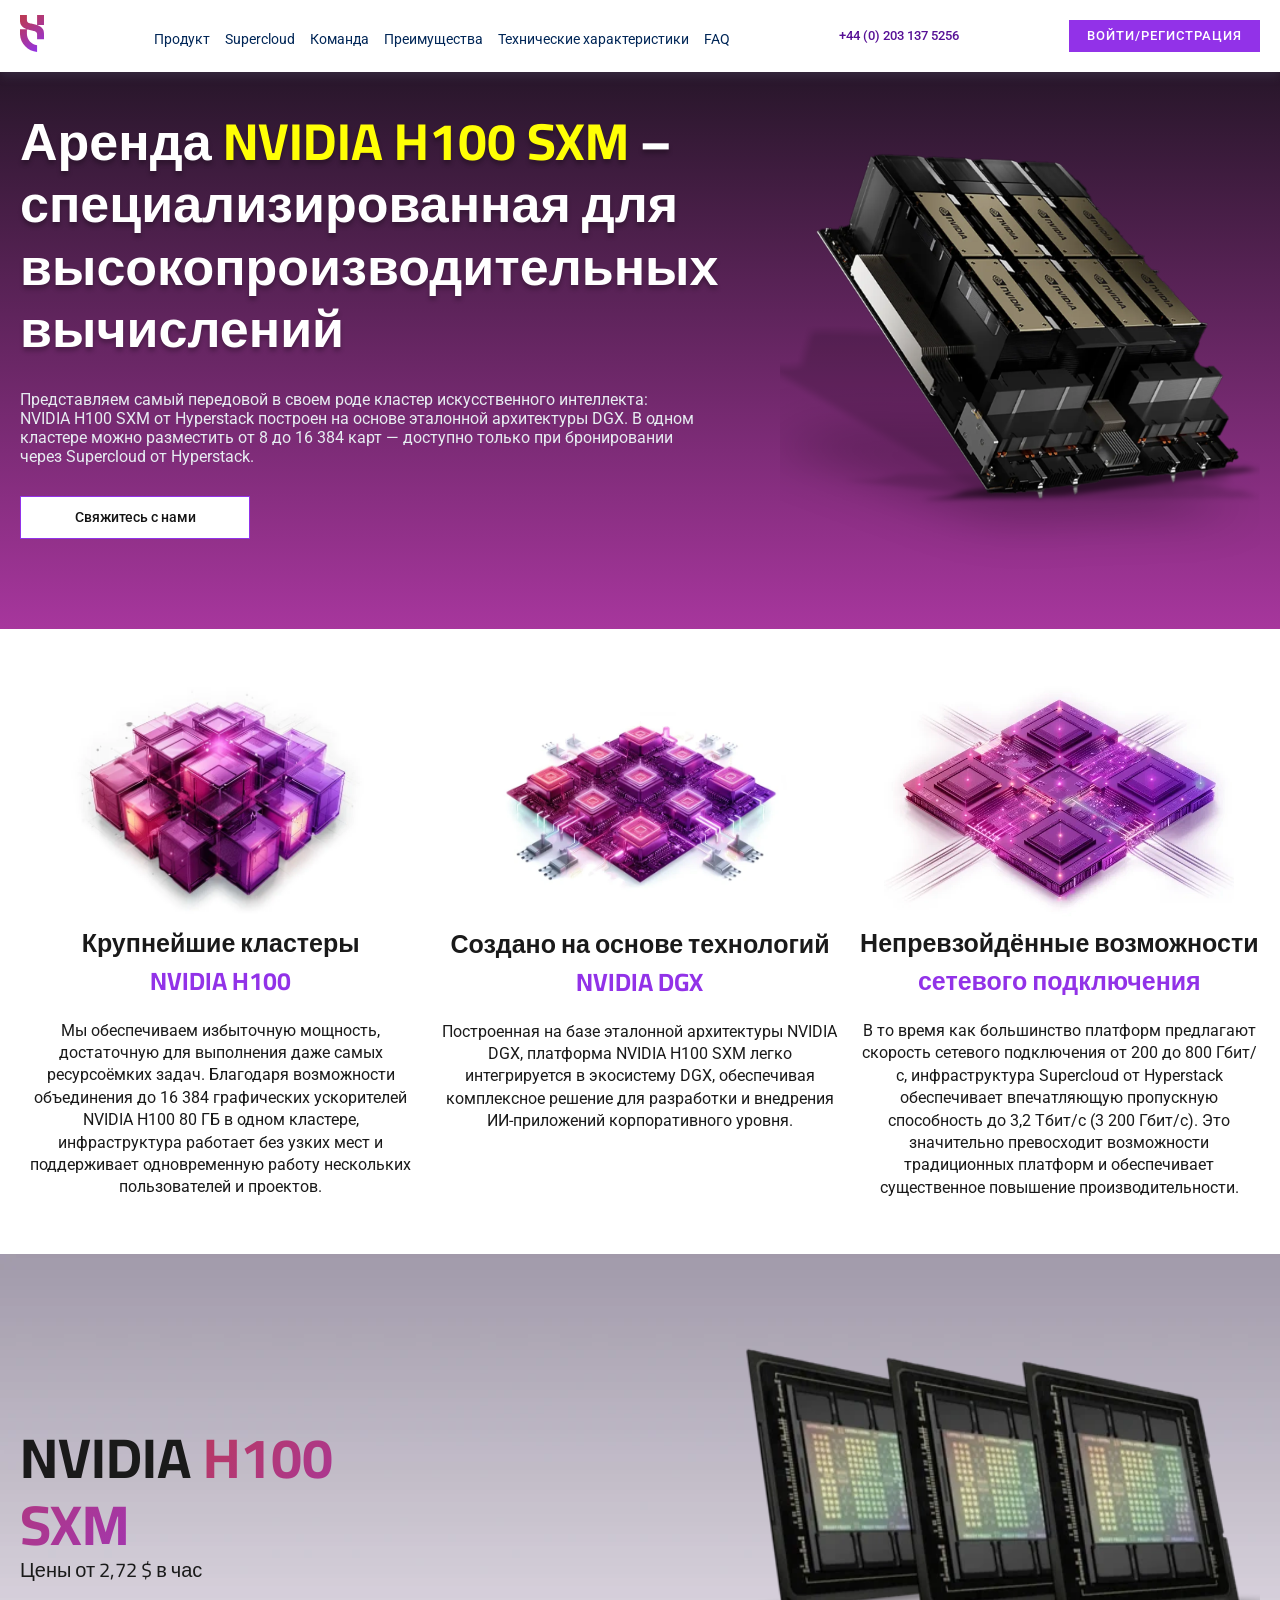
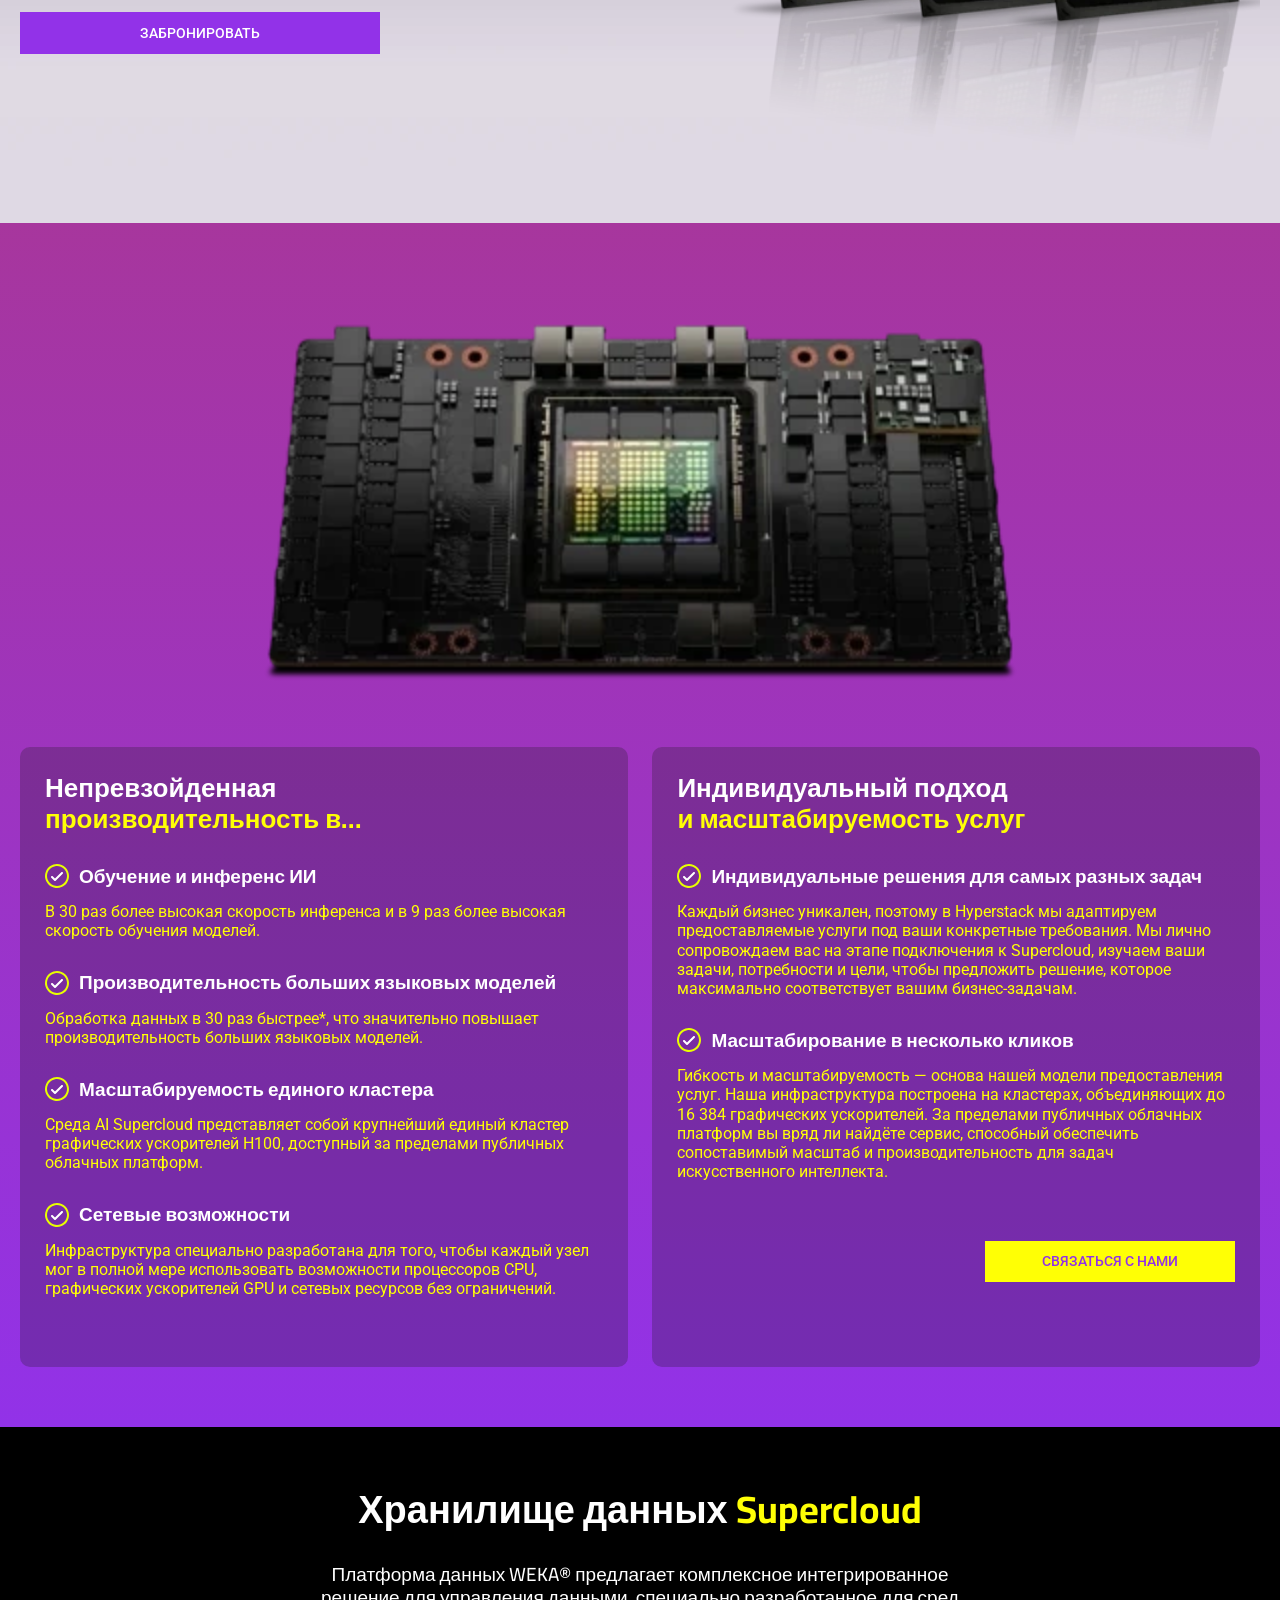
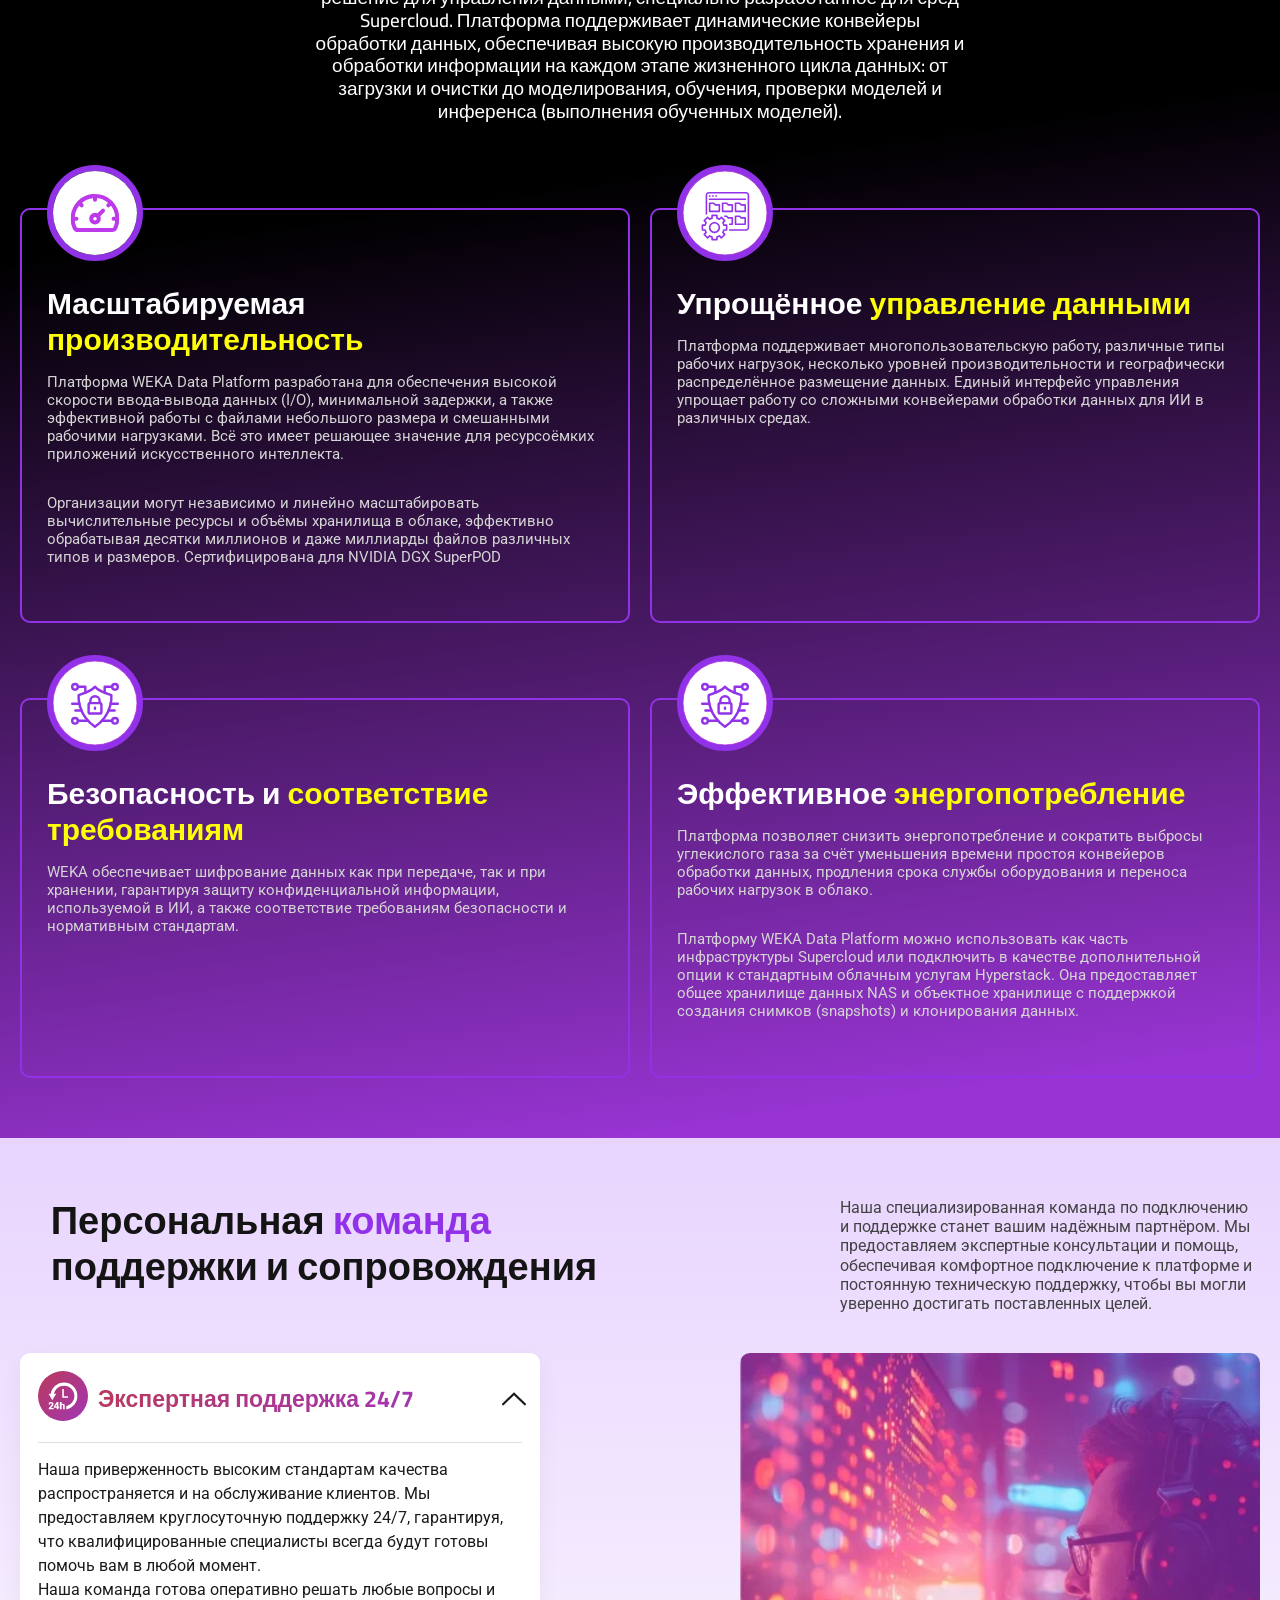
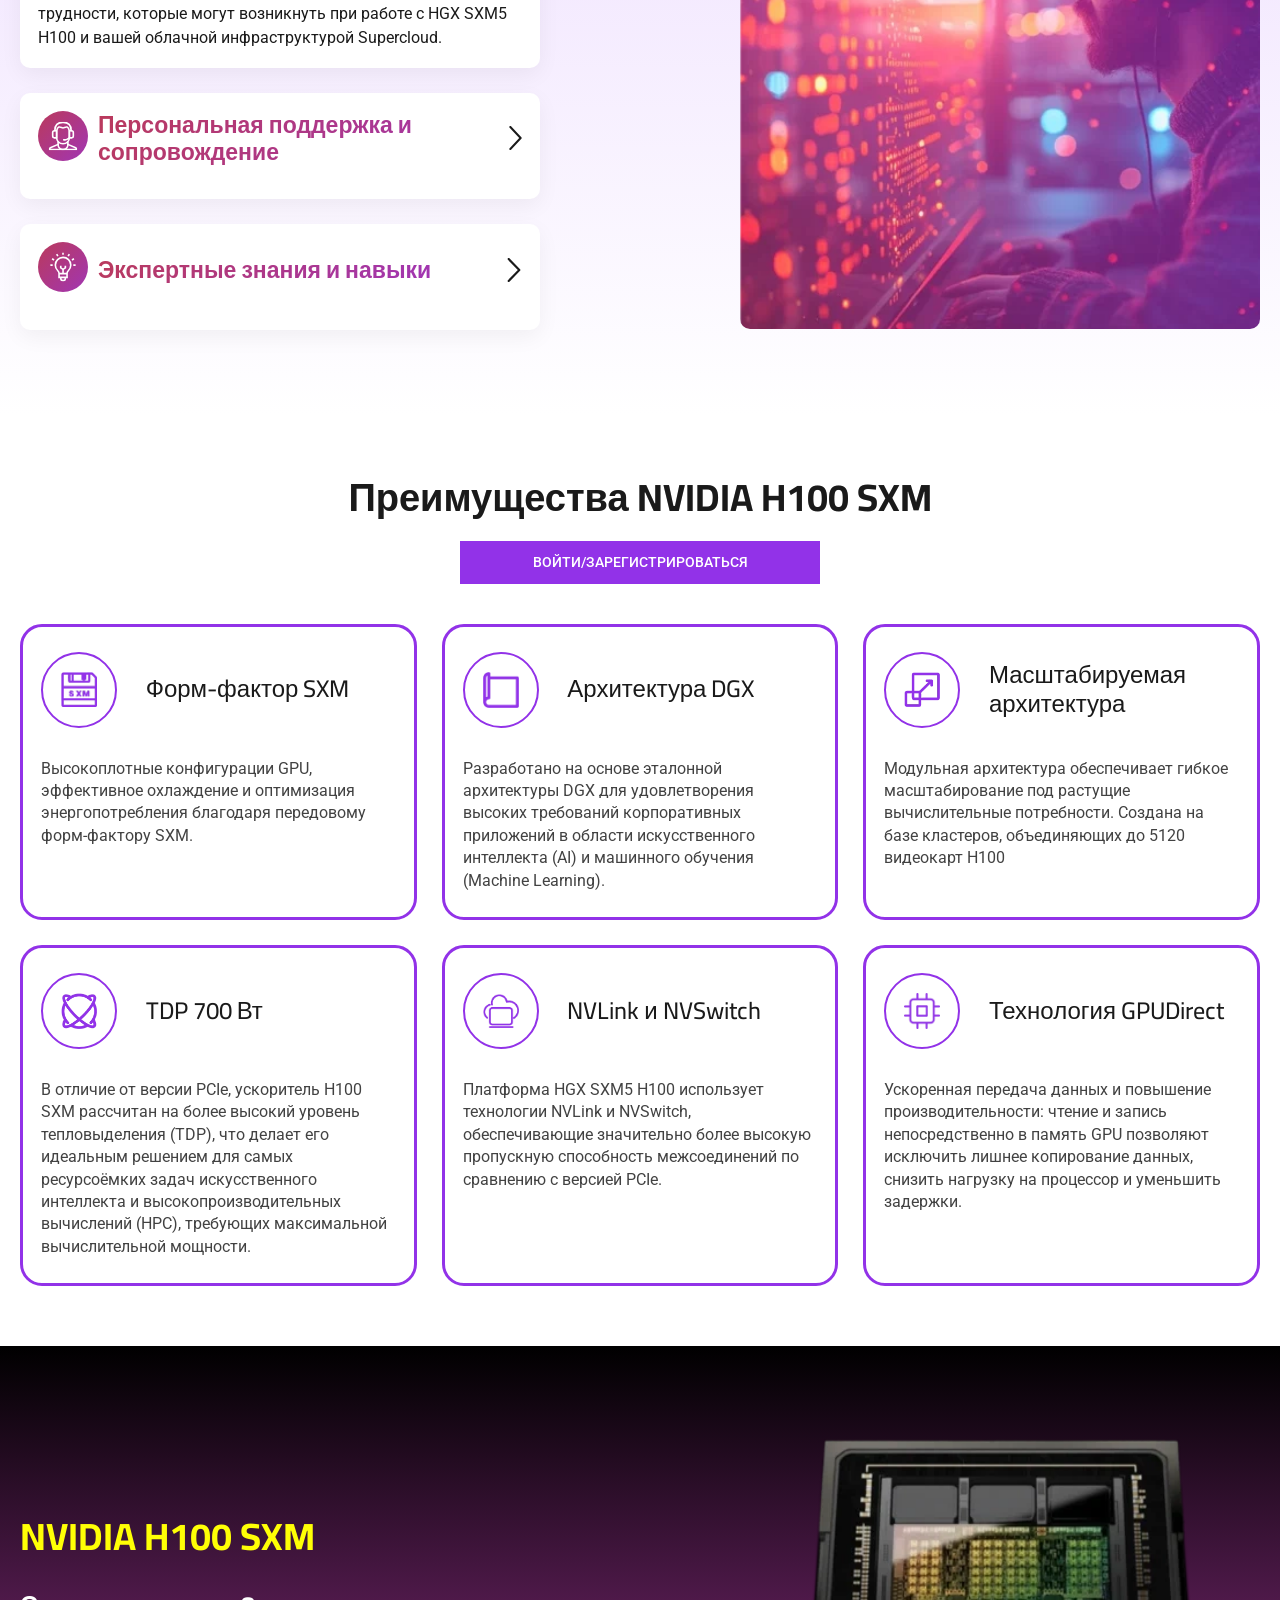
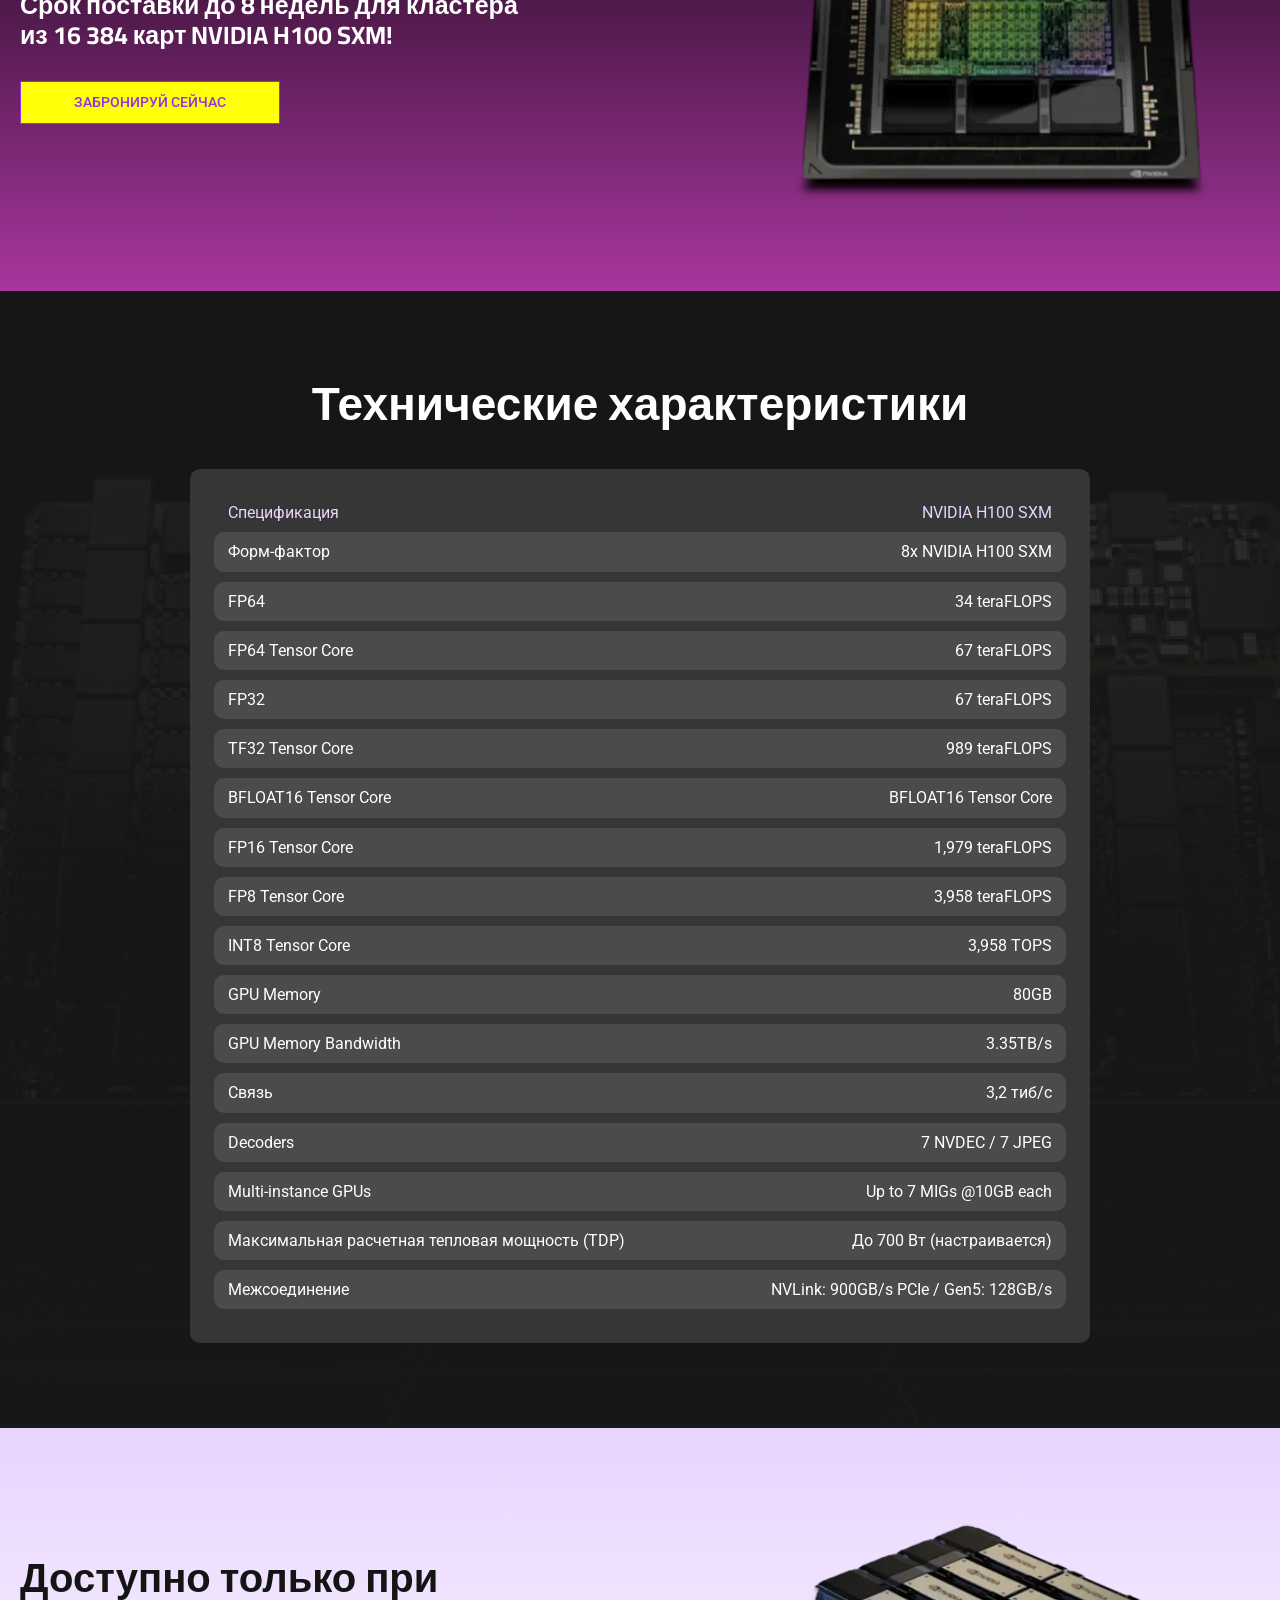
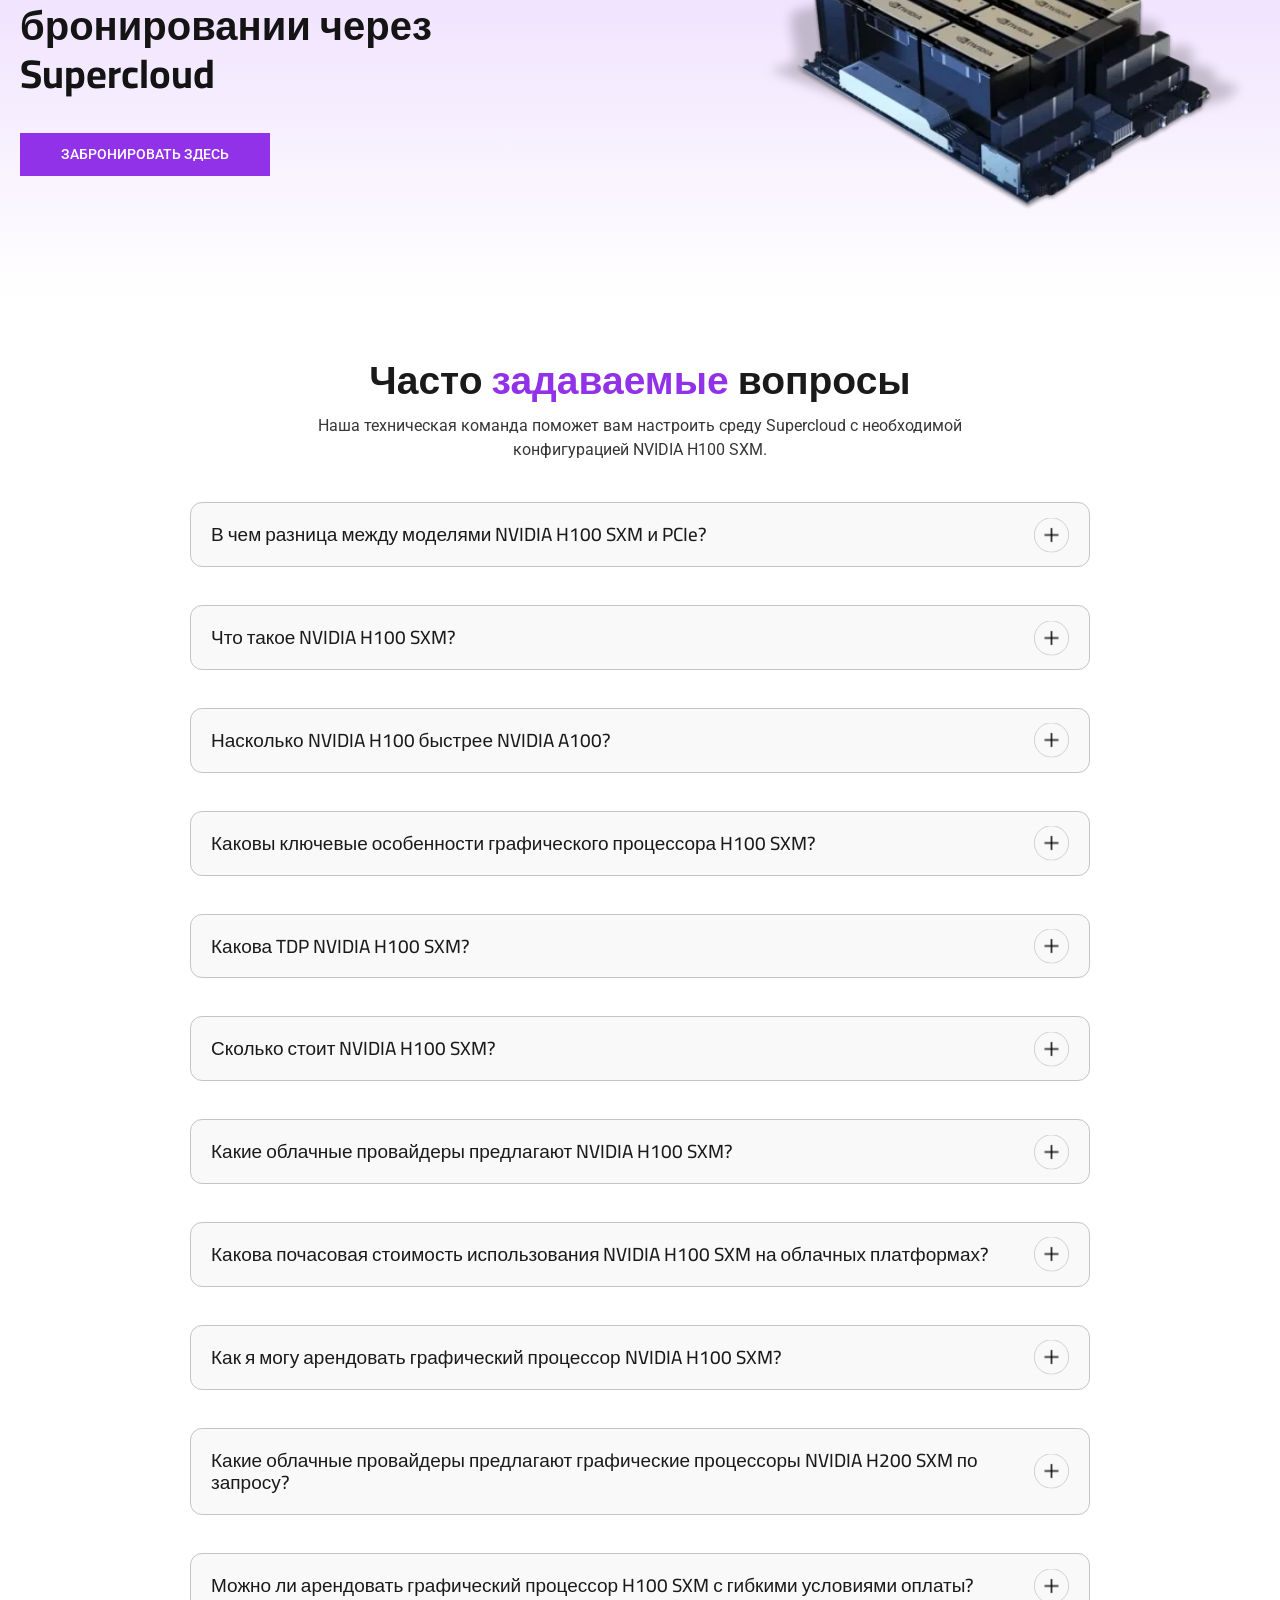
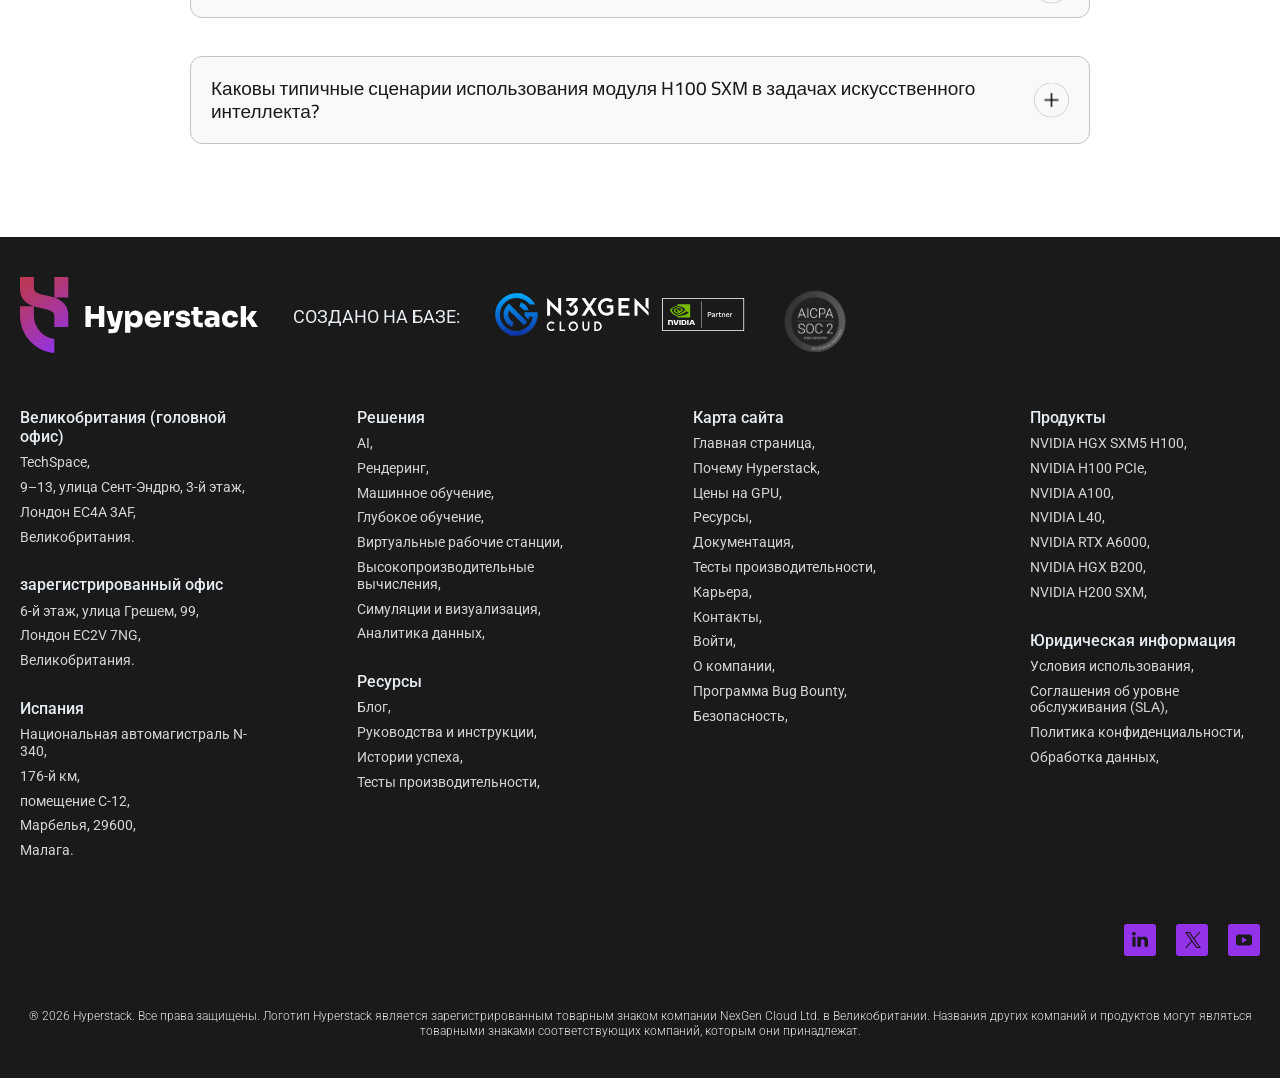
==== index.html @ a26a12ff "gfdg" ====
<!DOCTYPE html>
<html lang="ru">
<head>
    <meta charset="UTF-8">
    <meta name="viewport" content="width=device-width, initial-scale=1.0">
    <title>Аренда NVIDIA H100 SXM — GPU для ИИ и высокопроизводительных вычислений</title>
    <meta name="description" content="Аренда мощных GPU NVIDIA H100 SXM для обучения ИИ, машинного обучения и высокопроизводительных вычислений. Масштабируемые GPU-кластеры, высокая производительность и облачная инфраструктура Hyperstack.">
    <link rel="stylesheet" href="assets/css/basic/style.css">
    <script src="assets/JS/tabs.js" defer></script>
    <script src="assets/JS/faq.js" defer></script>
    <script src="assets/JS/mobile-menu.js" defer></script>
</head>
<body>
    <header class="header">
        <div class="container">
            <div class="header__wrapper">
                <a href="index.html" class="header__logo custom-logo">
                    <svg width="24" height="37" viewBox="0 0 24 37" fill="none" xmlns="http://www.w3.org/2000/svg">
                        <g clip-path="url(#clip0_153_738)">
                        <path d="M6.91131 18.984V14.3127C7.02857 14.35 7.14583 14.3873 7.26514 14.422C8.54331 14.7907 13.152 15.7773 14.0818 16.0347C15.0137 16.2907 15.7467 16.668 16.283 17.166C16.8089 17.652 17.0763 18.3147 17.0873 19.1547C17.0873 19.174 17.0873 19.3847 17.0873 19.3847V24.3173H23.9993V18.842C23.9993 18.842 23.965 17.9753 23.9609 17.9247C23.8567 16.5107 23.5248 15.3167 22.9598 14.3493C22.2651 13.1627 21.3737 12.216 20.2848 11.5093C19.3323 10.892 18.3072 10.4033 17.2107 10.0427H23.9993V0H17.0887V10.0047C16.9714 9.96733 16.8535 9.93 16.7349 9.89533C15.4567 9.52667 10.848 8.54 9.91817 8.28267C8.98697 8.02667 8.25326 7.64933 7.71703 7.15133C7.17943 6.654 6.912 5.972 6.912 5.10533V0H0V5.47667C0 5.47667 0.0342857 6.342 0.0384 6.39267C0.142629 7.80667 0.474514 9.00067 1.03954 9.968C1.73417 11.1547 2.6256 12.1013 3.71451 12.808C4.656 13.418 5.6688 13.902 6.75154 14.2613H0V18.9833C0 18.9833 0.0123429 19.362 0.0212571 19.5507C0.449143 28.718 7.78217 36.1347 17.0853 37V30.234C11.4158 29.394 7.04983 24.6973 6.91131 18.9833V18.984Z" fill="url(#paint0_linear_153_738)"></path>
                        </g>
                        <defs>
                        <linearGradient id="paint0_linear_153_738" x1="2.13188" y1="-1.45133" x2="24.7542" y2="31.7796" gradientUnits="userSpaceOnUse">
                        <stop stop-color="#BC3A54"></stop>
                        <stop offset="0.13" stop-color="#B9395C"></stop>
                        <stop offset="0.33" stop-color="#B23875"></stop>
                        <stop offset="0.59" stop-color="#A7369D"></stop>
                        <stop offset="0.89" stop-color="#9834D3"></stop>
                        <stop offset="1" stop-color="#9233E9"></stop>
                        </linearGradient>
                        <clipPath id="clip0_153_738">
                        <rect width="24" height="37" fill="white"></rect>
                        </clipPath>
                        </defs>
                    </svg>
                </a>
                <nav class="header__nav">
                    <ul>
                        <li><a href="#product">Продукт</a></li>
                        <li><a href="#storage">Supercloud</a></li>
                        <li><a href="#comands">Команда</a></li>
                        <li><a href="#benefits">Преимущества</a></li>
                        <li><a href="#specifications">Технические характеристики</a></li>
                        <li><a href="#faq">FAQ</a></li>
                    </ul>
                </nav>
                <a href="tel:+79999999999" class="header__phone">+44 (0) 203 137 5256</a>
                <a href="#" class="header__btn">Войти/Регистрация</a>
                <div class="hamburger">
                    <span></span>
                    <span></span>
                    <span></span>
                </div>
            </div>
        </div>
    </header>
    <main class="content">
        <!-- SECTION HERO START -->
        <section class="hero">
            <div class="container">
                <div class="hero__wrapper">
                    <div class="hero__info">
                        <h1 class="hero__title">Аренда <span>NVIDIA H100 SXM</span> – специализированная для высокопроизводительных вычислений</h1>
                        <p class="hero__descr">Представляем самый передовой в своем роде кластер искусственного интеллекта: NVIDIA H100 SXM от Hyperstack построен на основе эталонной архитектуры DGX. В одном кластере можно разместить от 8 до 16 384 карт — доступно только при бронировании через Supercloud от Hyperstack.</p>
                        <a href="https://www.hyperstack.cloud/nvidia-hgx-sxm5-h100-reserve-now?__hstc=753710.f3a54245dcba2c39135dbd42c1485cb3.1794314618770.1794314618770.1794314618770.1&__hssc=753710.1.1794314618770&__hsfp=879ba1200d3a5a23675e26cdb82df7ec" target="_blank" rel="noopener noreferer" class="hero__btn">Свяжитесь с нами</a>
                    </div>
                    <div class="hero__img">
                        <img src="assets/img/hero/hero.webp" alt="картинка видеокарты" width="540" height="515" loading="lazy">
                    </div>
                </div>
            </div>
        </section>
        <!-- SECTION HERO END -->
        <!-- SECTION ADVANTAGES START -->
        <section class="advantages">
            <div class="container">
                <div class="advantages__wrapper">
                    <!-- 1 -->
                     <div class="advantages__item">
                        <div class="advantages__item-img">
                            <picture>
                                <source
                                    media="(max-width: 796px)"
                                    srcset="assets/img/adv/mobile/adv-srsset-1.webp"
                                >
                                <img
                                    src="assets/img/adv/desctop/adv-1.webp"
                                    alt="Крупнейшие одиночные кластеры NVIDIA H100"
                                    loading="lazy"
                                    width="796"
                                    height="594"
                                >
                            </picture>
                        </div>
                        <h2 class="advantages__item-title">Крупнейшие кластеры</h2>
                        <h3 class="advantages__item-subtitle">NVIDIA H100</h3>
                        <p class="advantages__item-descr">Мы обеспечиваем избыточную мощность, достаточную для выполнения даже самых ресурсоёмких задач. Благодаря возможности объединения до 16 384 графических ускорителей NVIDIA H100 80 ГБ в одном кластере, инфраструктура работает без узких мест и поддерживает одновременную работу нескольких пользователей и проектов.</p>
                    </div>
                    <!-- 2 -->
                    <div class="advantages__item">
                        <div class="advantages__item-img">
                            <picture>
                                <source
                                    media="(max-width: 796px)"
                                    srcset="assets/img/adv/mobile/adv-srsset-2.webp"
                                >
                                <img
                                    src="assets/img/adv/desctop/adv-2.webp"
                                    alt="Создано на основе технологий"
                                    loading="lazy"
                                    width="796"
                                    height="594"
                                >
                            </picture>
                        </div>
                        <h2 class="advantages__item-title">Создано на основе технологий</h2>
                        <h3 class="advantages__item-subtitle">NVIDIA DGX</h3>
                        <p class="advantages__item-descr">Построенная на базе эталонной архитектуры NVIDIA DGX, платформа NVIDIA H100 SXM легко интегрируется в экосистему DGX, обеспечивая комплексное решение для разработки и внедрения ИИ-приложений корпоративного уровня.</p>
                    </div>
                    <!-- 3 -->
                    <div class="advantages__item">
                        <div class="advantages__item-img">
                            <picture>
                                <source
                                    media="(max-width: 796px)"
                                    srcset="assets/img/adv/mobile/adv-srsset-3.webp"
                                >
                                <img
                                    src="assets/img/adv/desctop/adv-3.webp"
                                    alt="Создано на основе технологий"
                                    loading="lazy"
                                    width="796"
                                    height="594"
                                >
                            </picture>
                        </div>
                        <h2 class="advantages__item-title">Непревзойдённые возможности</h2>
                        <h3 class="advantages__item-subtitle">сетевого подключения</h3>
                        <p class="advantages__item-descr">В то время как большинство платформ предлагают скорость сетевого подключения от 200 до 800 Гбит/с, инфраструктура Supercloud от Hyperstack обеспечивает впечатляющую пропускную способность до 3,2 Тбит/с (3 200 Гбит/с). Это значительно превосходит возможности традиционных платформ и обеспечивает существенное повышение производительности.</p>
                    </div>
                </div>
            </div>
        </section>
        <!-- SECTION ADVANTAGES END -->
        <!-- SECTION PRODUCT START -->
        <section class="product" id="product">
            <div class="container">
                <div class="product__wrapper">
                    <div class="product__info">
                        <h2 class="product__title">NVIDIA <span>H100 SXM</span></h2>
                        <p class="product__descr">Цены от 2,72 $ в час</p>
                        <a href="#" target="_blank" rel="noopener noreferer" class="product__btn">Забронировать</a>
                    </div>
                    <div class="product__img">
                            <picture>
                                <source
                                    media="(max-width: 796px)"
                                    srcset="assets/img/product/mobile/product-mobile.webp"
                                >
                                <img src="assets/img/product/dp/product-dp.webp" alt="NVIDIA" loading="lazy" width="900" height="741">
                            </picture>
                    </div>
                </div>
            </div>
        </section>
        <!-- SECTION PRODUCT END -->
        <!-- SECTION PERFORMANCE START -->
        <section class="performance">
            <div class="container">
                <div class="performance__img">
                    <picture>
                        <source 
                            media="(max-width: 796px)"
                            srcset="assets/img/performance/performance-mobile.webp" 
                        >
                        <img src="assets/img/performance/performace-dp.webp" alt="Индивидуальный подход и гибкое масштабирование услуг" width="900" height="459" loading="lazy">
                    </picture>
                    
                </div>
                <div class="performance__wrapper">
                    <!-- 1 BOX START -->
                    <div class="performance__box">
                        <h2 class="performance__title">Непревзойденная <br> <span>производительность в…</span></h2>
                        <div class="performance__list">
                            <!-- 1 START-->
                            <div class="performance__list-item">
                                <div class="performance__list-head">
                                    <div class="performance__list-img">
                                        <img src="assets/icons/performance/yellow-tick.svg" alt="иконка галочки">
                                    </div>
                                    <h3 class="performance__list-title">Обучение и инференс ИИ</h3>
                                </div>
                                <p class="performance__list-descr">В 30 раз более высокая скорость инференса и в 9 раз более высокая скорость обучения моделей.</p>
                            </div>
                            <!-- 1 END-->
                            <!-- 2 START-->
                            <div class="performance__list-item">
                                <div class="performance__list-head">
                                    <div class="performance__list-img">
                                        <img src="assets/icons/performance/yellow-tick.svg" alt="иконка галочки">
                                    </div>
                                    <h3 class="performance__list-title">Производительность больших языковых моделей</h3>
                                </div>
                                <p class="performance__list-descr">Обработка данных в 30 раз быстрее*, что значительно повышает производительность больших языковых моделей.</p>
                            </div>
                            <!-- 2 END-->
                            <!-- 3 START-->
                            <div class="performance__list-item">
                                <div class="performance__list-head">
                                    <div class="performance__list-img">
                                        <img src="assets/icons/performance/yellow-tick.svg" alt="иконка галочки">
                                    </div>
                                    <h3 class="performance__list-title">Масштабируемость единого кластера</h3>
                                </div>
                                <p class="performance__list-descr">Среда AI Supercloud представляет собой крупнейший единый кластер графических ускорителей H100, доступный за пределами публичных облачных платформ.</p>
                            </div>
                            <!-- 3 END-->
                            <!-- 4 START-->
                            <div class="performance__list-item">
                                <div class="performance__list-head">
                                    <div class="performance__list-img">
                                        <img src="assets/icons/performance/yellow-tick.svg" alt="иконка галочки">
                                    </div>
                                    <h3 class="performance__list-title">Сетевые возможности</h3>
                                </div>
                                <p class="performance__list-descr">Инфраструктура специально разработана для того, чтобы каждый узел мог в полной мере использовать возможности процессоров CPU, графических ускорителей GPU и сетевых ресурсов без ограничений.</p>
                            </div>
                            <!-- 4 END-->
                        </div>
                    </div>
                    <!-- 1 BOX END -->
                    <!-- 2 BOX START -->
                    <div class="performance__box">
                        <h2 class="performance__title">Индивидуальный подход<br> <span>и масштабируемость услуг</span></h2>
                        <div class="performance__list">
                            <!-- 1 START-->
                            <div class="performance__list-item">
                                <div class="performance__list-head">
                                    <div class="performance__list-img">
                                        <img src="assets/icons/performance/yellow-tick.svg" alt="иконка галочки">
                                    </div>
                                    <h3 class="performance__list-title">Индивидуальные решения для самых разных задач</h3>
                                </div>
                                <p class="performance__list-descr">Каждый бизнес уникален, поэтому в Hyperstack мы адаптируем предоставляемые услуги под ваши конкретные требования. Мы лично сопровождаем вас на этапе подключения к Supercloud, изучаем ваши задачи, потребности и цели, чтобы предложить решение, которое максимально соответствует вашим бизнес-задачам.</p>
                            </div>
                            <!-- 1 END-->
                            <!-- 2 START-->
                            <div class="performance__list-item">
                                <div class="performance__list-head">
                                    <div class="performance__list-img">
                                        <img src="assets/icons/performance/yellow-tick.svg" alt="иконка галочки">
                                    </div>
                                    <h3 class="performance__list-title">Масштабирование в несколько кликов</h3>
                                </div>
                                <p class="performance__list-descr">Гибкость и масштабируемость — основа нашей модели предоставления услуг. Наша инфраструктура построена на кластерах, объединяющих до 16 384 графических ускорителей. За пределами публичных облачных платформ вы вряд ли найдёте сервис, способный обеспечить сопоставимый масштаб и производительность для задач искусственного интеллекта.</p>
                            </div>
                            <!-- 2 END-->
                            <a href="#" target="_blank" rel="noreferer noopener" class="performance__list-btn">Связаться с нами</a>
                        </div>
                    </div>
                    <!-- 2 BOX END -->
                </div>
            </div>
        </section>
        <!-- SECTION PERFORMANCE END -->
        <!-- SECTION STORAGE START -->
        <section class="storage" id="storage">
            <div class="container">
                <div class="storage__head">
                    <h2 class="storage__title">Хранилище данных <span>Supercloud</span></h2>
                    <p class="storage__descr">Платформа данных WEKA® предлагает комплексное интегрированное решение для управления данными, специально разработанное для сред Supercloud. Платформа поддерживает динамические конвейеры обработки данных, обеспечивая высокую производительность хранения и обработки информации на каждом этапе жизненного цикла данных: от загрузки и очистки до моделирования, обучения, проверки моделей и инференса (выполнения обученных моделей).</p>
                </div>
                <div class="srorage__wrapper">
                    <!-- 1 START -->
                    <div class="storage__item">
                        <div class="storage__item-img">
                            <img src="assets/icons/storage/storage-1.svg" alt="Масштабируемая производительность" loading="lazy" width="100" height="100">
                        </div>
                        <h3 class="storage__item-title">Масштабируемая <span>производительность</span></h3>
                        <p class="storage__item-descr">Платформа WEKA Data Platform разработана для обеспечения высокой скорости ввода-вывода данных (I/O), минимальной задержки, а также эффективной работы с файлами небольшого размера и смешанными рабочими нагрузками. Всё это имеет решающее значение для ресурсоёмких приложений искусственного интеллекта.</p>
                        <p class="storage__item-descr">Организации могут независимо и линейно масштабировать вычислительные ресурсы и объёмы хранилища в облаке, эффективно обрабатывая десятки миллионов и даже миллиарды файлов различных типов и размеров. Сертифицирована для NVIDIA DGX SuperPOD</p>
                    </div>
                    <!-- 1 END -->

                    <!-- 2 START -->
                    <div class="storage__item">
                        <div class="storage__item-img">
                            <img src="assets/icons/storage/storage-2.svg" alt="Масштабируемая производительность" loading="lazy" width="100" height="100">
                        </div>
                        <h3 class="storage__item-title">Упрощённое <span>управление данными</span></h3>
                        <p class="storage__item-descr">Платформа поддерживает многопользовательскую работу, различные типы рабочих нагрузок, несколько уровней производительности и географически распределённое размещение данных. Единый интерфейс управления упрощает работу со сложными конвейерами обработки данных для ИИ в различных средах.</p>
                    </div>
                    <!-- 2 END -->

                    <!-- 3 START -->
                    <div class="storage__item">
                        <div class="storage__item-img">
                            <img src="assets/icons/storage/storage-3.svg" alt="Масштабируемая производительность" loading="lazy" width="100" height="100">
                        </div>
                        <h3 class="storage__item-title">Безопасность и <span>соответствие требованиям</span></h3>
                        <p class="storage__item-descr">WEKA обеспечивает шифрование данных как при передаче, так и при хранении, гарантируя защиту конфиденциальной информации, используемой в ИИ, а также соответствие требованиям безопасности и нормативным стандартам.</p>
                    </div>
                    <!-- 3 END -->

                    <!-- 4 START -->
                    <div class="storage__item">
                        <div class="storage__item-img">
                            <img src="assets/icons/storage/storage-4.svg" alt="Масштабируемая производительность" loading="lazy" width="100" height="100">
                        </div>
                        <h3 class="storage__item-title">Эффективное <span>энергопотребление</span></h3>
                        <p class="storage__item-descr">Платформа позволяет снизить энергопотребление и сократить выбросы углекислого газа за счёт уменьшения времени простоя конвейеров обработки данных, продления срока службы оборудования и переноса рабочих нагрузок в облако.</p>
                        <p class="storage__item-descr">Платформу WEKA Data Platform можно использовать как часть инфраструктуры Supercloud или подключить в качестве дополнительной опции к стандартным облачным услугам Hyperstack. Она предоставляет общее хранилище данных NAS и объектное хранилище с поддержкой создания снимков (snapshots) и клонирования данных.</p>
                    </div>
                    <!-- 4 END -->
                </div>
                
            </div>
        </section>
        <!-- SECTION STORAGE END -->
        <!-- SECTION COMANDS START -->
        <section class="comands" id="comands">
            <div class="container">
                <div class="comands__head">
                    <h2 class="comands__title">Персональная <span>команда</span> поддержки и сопровождения</h2>
                    <p class="comands__descr">Наша специализированная команда по подключению и поддержке станет вашим надёжным партнёром. Мы предоставляем экспертные консультации и помощь, обеспечивая комфортное подключение к платформе и постоянную техническую поддержку, чтобы вы могли уверенно достигать поставленных целей.</p>
                </div>
                <div class="comands__wrapper">
                    <!-- TABS BUTTON START -->
                    <div class="comands__tabs">
                        <!-- 1 TAB START-->
                        <div class="comands__tabs-tab active">
                            <div class="comands__tabs-head">
                                <div class="comands__tabs-head--box">
                                    <div class="comands__tabs-head--img">
                                        <img src="assets/icons/comands/comands-1.svg" alt="Экспертная поддержка 24/7" loading="lazy" width="50" height="50">
                                    </div>
                                    <h3 class="comands__tabs-head---title">Экспертная поддержка 24/7</h3>
                                </div>
                                <div class="comands__tabs-head--arrow">
                                    <img src="assets/icons/comands/left-arrow_1.svg" alt="Экспертная поддержка 24/7" loading="lazy" width="16" height="24">
                                </div>
                            </div>
                            <div class="comands__tabs-descrs">
                                <p class="comands__tabs-descr">Наша приверженность высоким стандартам качества распространяется и на обслуживание клиентов. Мы предоставляем круглосуточную поддержку 24/7, гарантируя, что квалифицированные специалисты всегда будут готовы помочь вам в любой момент.</p>
                                <p class="comands__tabs-descr">Наша команда готова оперативно решать любые вопросы и трудности, которые могут возникнуть при работе с HGX SXM5 H100 и вашей облачной инфраструктурой Supercloud.</p>
                            </div>
                            
                        </div>
                        <!-- 1 TAB END-->
                        <!-- 2 TAB START-->
                        <div class="comands__tabs-tab">
                            <div class="comands__tabs-head">
                                <div class="comands__tabs-head--box">
                                    <div class="comands__tabs-head--img">
                                        <img src="assets/icons/comands/comands-2.svg" alt="Экспертная поддержка 24/7" loading="lazy" width="50" height="50">
                                    </div>
                                    <h3 class="comands__tabs-head---title">Персональная поддержка и сопровождение</h3>
                                </div>
                                <div class="comands__tabs-head--arrow">
                                    <img src="assets/icons/comands/left-arrow_1.svg" alt="Экспертная поддержка 24/7" loading="lazy" width="16" height="24">
                                </div>
                            </div>
                            <div class="comands__tabs-descrs">
                                <p class="comands__tabs-descr">В Hyperstack мы стремимся обеспечить уровень клиентской поддержки, который выходит за рамки стандартного обслуживания. Мы предлагаем индивидуальные комплексные решения и персональное сопровождение при настройке оптимальной облачной среды, полностью адаптированной под ваши потребности</p>
                            </div>
                        </div>
                        <!-- 2 TAB END-->
                        <!-- 3 TAB START-->
                        <div class="comands__tabs-tab">
                            <div class="comands__tabs-head">
                                <div class="comands__tabs-head--box">
                                    <div class="comands__tabs-head--img">
                                        <img src="assets/icons/comands/comands-3.svg" alt="Техническая экспертиза и глубокое знание продукта" loading="lazy" width="50" height="50">
                                    </div>
                                    <h3 class="comands__tabs-head---title">Экспертные знания и навыки</h3>
                                </div>
                                <div class="comands__tabs-head--arrow">
                                    <img src="assets/icons/comands/left-arrow_1.svg" alt="Экспертная поддержка 24/7" loading="lazy" width="16" height="24">
                                </div>
                            </div>
                            <div class="comands__tabs-descrs">
                                <p class="comands__tabs-descr">Наша команда поддержки обладает высокой технической квалификацией и глубокими знаниями продукта. Это гарантирует, что при подключении и настройке NVIDIA H100 SXM и Supercloud вы получите не просто общие рекомендации, а профессиональную специализированную помощь, учитывающую все особенности этих передовых технологий.</p>
                            </div>
                        </div>
                        <!-- 3 TAB END-->
                    </div>
                    <!-- TABS BUTTON END -->

                    <!-- TABS CONTENT START -->
                    <div class="comands__content">
                        <!-- 1 IMAGE START-->
                        <div class="comands__content-img active">
                            <picture>
                                <source media="(max-width:796px)" srcset="assets/img/comands/mobile/comnds-mobile-1.webp">
                                <img src="assets/img/comands/dp/comnds-dp-1.webp" alt="поддержка 24 часа в сутки">
                            </picture>
                        </div>
                        <!-- 1 IMAGE END-->
                        <!-- 2 IMAGE START-->
                        <div class="comands__content-img">
                            <picture>
                                <source media="(max-width:796px)" srcset="assets/img/comands/mobile/comnds-mobile-2.webp">
                                <img src="assets/img/comands/dp/comnds-dp-2.webp" alt="поддержка 24 часа в сутки">
                            </picture>
                        </div>
                        <!-- 2 IMAGE END-->
                        <!-- 3 IMAGE START-->
                        <div class="comands__content-img">
                            <picture>
                                <source media="(max-width:796px)" srcset="assets/img/comands/mobile/comnds-mobile-3.webp">
                                <img src="assets/img/comands/dp/comnds-dp-3.webp" alt="поддержка 24 часа в сутки">
                            </picture>
                        </div>
                        <!-- 3 IMAGE END-->
                    </div>
                    <!-- TABS CONTENT END  -->
                </div>
                
               
            </div>
        </section>
        <!-- SECTION COMANDS END -->
        <!-- SECTION BENEFITS START -->
        <section class="benefits" id="benefits">
            <div class="container">
                <h2 class="benefits__title">Преимущества NVIDIA H100 SXM</h2>
                <a href="#" class="benefits__btn">Войти/Зарегистрироваться</a>
                <div class="benefits__wrapper">
                    <!-- 1 START-->
                    <div class="benefits__item">
                        <div class="benefits__item-head">
                            <div class="benefits__item-img">
                                <img src="assets/icons/benefits/benefits-1.webp" alt="Форм-фактор SXM" loading="lazy" width="36">
                            </div>
                            <h3 class="benefits__item-title">Форм-фактор SXM</h3>
                        </div>
                        <p class="benefits__item-desr">Высокоплотные конфигурации GPU, эффективное охлаждение и оптимизация энергопотребления благодаря передовому форм-фактору SXM.</p>
                    </div>
                    <!-- 1 END -->
                    <!-- 2 START-->
                    <div class="benefits__item">
                        <div class="benefits__item-head">
                            <div class="benefits__item-img">
                                <img src="assets/icons/benefits/benefits-2.webp" alt="Эталонная архитектура DGX" loading="lazy" width="36">
                            </div>
                            <h3 class="benefits__item-title">Архитектура DGX</h3>
                        </div>
                        <p class="benefits__item-desr">Разработано на основе эталонной архитектуры DGX для удовлетворения высоких требований корпоративных приложений в области искусственного интеллекта (AI) и машинного обучения (Machine Learning).</p>
                    </div>
                    <!-- 2 END -->
                    <!-- 3 START-->
                    <div class="benefits__item">
                        <div class="benefits__item-head">
                            <div class="benefits__item-img">
                                <img src="assets/icons/benefits/benefits-3.webp" alt="Масштабируемая архитектура" loading="lazy" width="36">
                            </div>
                            <h3 class="benefits__item-title">Масштабируемая архитектура</h3>
                        </div>
                        <p class="benefits__item-desr">Модульная архитектура обеспечивает гибкое масштабирование под растущие вычислительные потребности. Создана на базе кластеров, объединяющих до 5120 видеокарт H100</p>
                    </div>
                    <!-- 3 END -->
                    <!-- 4 START-->
                    <div class="benefits__item">
                        <div class="benefits__item-head">
                            <div class="benefits__item-img">
                                <img src="assets/icons/benefits/benefits-4.webp" alt="TDP 700 ВтTDP 700 Вт" loading="lazy" width="36">
                            </div>
                            <h3 class="benefits__item-title">TDP 700 Вт</h3>
                        </div>
                        <p class="benefits__item-desr">В отличие от версии PCIe, ускоритель H100 SXM рассчитан на более высокий уровень тепловыделения (TDP), что делает его идеальным решением для самых ресурсоёмких задач искусственного интеллекта и высокопроизводительных вычислений (HPC), требующих максимальной вычислительной мощности.</p>
                    </div>
                    <!-- 4 END -->
                    <!-- 5 START-->
                    <div class="benefits__item">
                        <div class="benefits__item-head">
                            <div class="benefits__item-img">
                                <img src="assets/icons/benefits/benefits-5.webp" alt="NVLink и NVSwitch" loading="lazy" width="36">
                            </div>
                            <h3 class="benefits__item-title">NVLink и NVSwitch</h3>
                        </div>
                        <p class="benefits__item-desr">Платформа HGX SXM5 H100 использует технологии NVLink и NVSwitch, обеспечивающие значительно более высокую пропускную способность межсоединений по сравнению с версией PCIe.</p>
                    </div>
                    <!-- 5 END -->
                    <!-- 6 START-->
                    <div class="benefits__item">
                        <div class="benefits__item-head">
                            <div class="benefits__item-img">
                                <img src="assets/icons/benefits/benefits-6.webp" alt="NVLink и NVSwitch" loading="lazy" width="36">
                            </div>
                            <h3 class="benefits__item-title">Технология GPUDirect</h3>
                        </div>
                        <p class="benefits__item-desr">Ускоренная передача данных и повышение производительности: чтение и запись непосредственно в память GPU позволяют исключить лишнее копирование данных, снизить нагрузку на процессор и уменьшить задержки.</p>
                    </div>
                    <!-- 6 END -->
                </div>
            </div>
        </section>
        <!-- SECTION BENEFITS END -->
        <!-- SECTION GOOD START -->
        <section class="good" id="good">
            <div class="container">
                <div class="good__wrapper">
                    <div class="good__info">
                        <h2 class="good__info-title">NVIDIA H100 SXM</h2>
                        <p class="good__info-descr">Срок поставки до 8 недель для кластера из 16 384 карт NVIDIA H100 SXM!</p>
                        <a href="#" target="_blank" rel="nopener noreferer" class="good__btn">Забронируй сейчас</a>
                    </div>
                    <div class="good__img">
                        <picture>
                            <source media="(max-width:796px)" srcset="assets/img/good/mobile/good-mobile.webp">
                            <img src="assets/img/good/desctop/good-dp.webp" alt="NVIDIA H100 SXM" width="600" height="480" loading="lazy">
                        </picture> 
                    </div>
                </div>
            </div>
        </section>
        <!-- SECTION GOOD END -->
        <!-- SECTION SPECIFICATIONS START -->
        <section class="specifications" id="specifications">
            <div class="container">
                <h2 class="specifications__title">Технические характеристики</h2>
                <div class="specifications__table">
                    <div class="specifications__table-item-noborder">
                        <h3 class="specifications__table-item--name specifications__table-item--name-pink">Спецификация</h3>
                        <p class="specifications__table-item--descr specifications__table-item--descr-pink">NVIDIA H100 SXM</p>
                    </div>
                    <!-- 1 -->
                    <div class="specifications__table-item">
                        <h3 class="specifications__table-item--name">Форм-фактор</h3>
                        <p class="specifications__table-item--descr">8x NVIDIA H100 SXM</p>
                    </div>
                    <!-- 2 -->
                    <div class="specifications__table-item">
                        <h3 class="specifications__table-item--name">FP64</h3>
                        <p class="specifications__table-item--descr">34 teraFLOPS</p>
                    </div>
                    <!-- 3 -->
                    <div class="specifications__table-item">
                        <h3 class="specifications__table-item--name">FP64 Tensor Core</h3>
                        <p class="specifications__table-item--descr">67 teraFLOPS</p>
                    </div>
                    <!-- 4 -->
                    <div class="specifications__table-item">
                        <h3 class="specifications__table-item--name">FP32</h3>
                        <p class="specifications__table-item--descr">67 teraFLOPS</p>
                    </div>
                    <!-- 5 -->
                    <div class="specifications__table-item">
                        <h3 class="specifications__table-item--name">TF32 Tensor Core</h3>
                        <p class="specifications__table-item--descr">989 teraFLOPS</p>
                    </div>
                    <!-- 6 -->
                    <div class="specifications__table-item">
                        <h3 class="specifications__table-item--name">BFLOAT16 Tensor Core</h3>
                        <p class="specifications__table-item--descr">BFLOAT16 Tensor Core</p>
                    </div>
                    <!-- 7 -->
                    <div class="specifications__table-item">
                        <h3 class="specifications__table-item--name">FP16 Tensor Core</h3>
                        <p class="specifications__table-item--descr">1,979 teraFLOPS</p>
                    </div>
                    <!-- 8 -->
                    <div class="specifications__table-item">
                        <h3 class="specifications__table-item--name">FP8 Tensor Core</h3>
                        <p class="specifications__table-item--descr">3,958 teraFLOPS</p>
                    </div>
                    <!-- 9 -->
                    <div class="specifications__table-item">
                        <h3 class="specifications__table-item--name">INT8 Tensor Core</h3>
                        <p class="specifications__table-item--descr">3,958 TOPS</p>
                    </div>
                    <!-- 10 -->
                    <div class="specifications__table-item">
                        <h3 class="specifications__table-item--name">GPU Memory</h3>
                        <p class="specifications__table-item--descr">80GB</p>
                    </div>
                    <!-- 11 -->
                    <div class="specifications__table-item">
                        <h3 class="specifications__table-item--name">GPU Memory Bandwidth</h3>
                        <p class="specifications__table-item--descr">3.35TB/s</p>
                    </div>
                    <!-- 12 -->
                    <div class="specifications__table-item">
                        <h3 class="specifications__table-item--name">Связь</h3>
                        <p class="specifications__table-item--descr">3,2 тиб/с</p>
                    </div>
                    <!-- 13 -->
                    <div class="specifications__table-item">
                        <h3 class="specifications__table-item--name">Decoders</h3>
                        <p class="specifications__table-item--descr">7 NVDEC / 7 JPEG</p>
                    </div>
                    <!-- 14 -->
                    <div class="specifications__table-item">
                        <h3 class="specifications__table-item--name">Multi-instance GPUs</h3>
                        <p class="specifications__table-item--descr">Up to 7 MIGs @10GB each</p>
                    </div>
                    <!-- 15 -->
                    <div class="specifications__table-item">
                        <h3 class="specifications__table-item--name">Максимальная расчетная тепловая мощность (TDP)</h3>
                        <p class="specifications__table-item--descr">До 700 Вт (настраивается)</p>
                    </div>
                    <!-- 16 -->
                    <div class="specifications__table-item">
                        <h3 class="specifications__table-item--name">Межсоединение</h3>
                        <p class="specifications__table-item--descr">NVLink: 900GB/s PCIe / Gen5: 128GB/s</p>
                    </div>
                </div>
            </div>
        </section>
        <!-- SECTION SPECIFICATIONS END -->
        <!-- SECTION RESERVATION START -->
        <section class="reservation" id="reservation">
        <div class="container">
            <div class="reservation__wrapper">
                <div class="reservation__info">
                    <h2 class="reservation__title">Доступно только при бронировании через Supercloud</h2>
                    <a href="#" class="reservation__btn" target="_blank" rel="noopener noreferer">Забронировать здесь</a>
                </div>
                <div class="reservation__img">
                    <picture>
                        <source media="(max-width:796px)" srcset="assets/img/reservation/mobile/reservation-mobile.webp">
                        <img src="assets/img/reservation/desctop/reservation-dp.webp" alt="Фото чипа" width="540" height="380" loading="lazy">
                    </picture>
                </div>
            </div>
        </div>
        </section>
        <!-- SECTION RESERVATION END -->
        <!-- SECTION FAQ START -->
        <section class="faq" id="faq" >
            <div class="container">
                <div class="faq__inner">
                    <div class="faq__top">
                        <h2 class="faq__title">Часто <span>задаваемые </span>вопросы</h2>
                        <p class="faq__subtitle">
                            Наша техническая команда поможет вам настроить
                            среду Supercloud с необходимой конфигурацией
                            NVIDIA H100 SXM.
                        </p>
                    </div>
                    <div class="faq__list">
                        <div class="faq__list-item">
                            <div class="faq__list-item--top">
                                <div class="faq__list-item--name">В чем разница между моделями NVIDIA H100 SXM и PCIe?</div>
                            </div>
                            <div class="faq__list-item--bottom">
                                <p class="faq__list-item--content">Обе модели NVIDIA H100 — SXM и PCIe — являются мощными графическими процессорами, но они различаются возможностями подключения и производительностью.  PCIe более гибкая и сравнительно недорогая, но у SXM вдвое больше памяти, более быстрая передача данных и более высокий предел энергопотребления, что обеспечивает экстремальную производительность.</p>
                            </div>
                            
                        </div>
                        <!-- 2 -->
                        <div class="faq__list-item">
                            <div class="faq__list-item--top">
                                <div class="faq__list-item--name">Что такое NVIDIA H100 SXM?</div>
                            </div>
                            <div class="faq__list-item--bottom">
                                <p class="faq__list-item--content">NVIDIA H100 SXM — это мощный графический процессор, разработанный для центров обработки данных и оптимизированный для ресурсоемких задач, таких как искусственный интеллект, научное моделирование и анализ больших данных.</p>
                            </div>
                            
                        </div>
                        <!-- 3 -->
                        <div class="faq__list-item">
                            <div class="faq__list-item--top">
                                <div class="faq__list-item--name">Насколько NVIDIA H100 быстрее NVIDIA A100?</div>
                            </div>
                            <div class="faq__list-item--bottom">
                                <p class="faq__list-item--content">NVIDIA H100 обеспечивает в 30 раз более высокую скорость логического вывода и в 9 раз более высокую скорость обучения, чем A100.</p>
                            </div>
                            
                        </div>
                        <!-- 4 -->
                        <div class="faq__list-item">
                            <div class="faq__list-item--top">
                                <div class="faq__list-item--name">Каковы ключевые особенности графического процессора H100 SXM?</div>
                            </div>
                            <div class="faq__list-item--bottom">
                                <p class="faq__list-item--content">Ключевые особенности NVIDIA H100 SXM включают</p>
                                <ul class="faq__list-item--list">
                                    <li>Форм-фактор SXM: высокая плотность размещения графических процессоров, эффективное охлаждение и оптимизация энергопотребления делают его подходящим для ресурсоемких приложений.</li>
                                    <li>Эталонная архитектура DGX: интегрирована с эталонной архитектурой DGX и отвечает строгим требованиям, предъявляемым к ИИ и машинному обучению корпоративного уровня.</li>
                                    <li>Масштабируемая конструкция: модульная архитектура обеспечивает бесшовную масштабируемость в соответствии с растущими вычислительными потребностями. Система может быть собрана из отдельных кластеров, включающих более 16 000 видеокарт NVIDIA H100.</li>
                                    <li>Технология GPUDirect: эта технология ускоряет передачу данных и повышает производительность за счет прямого чтения и записи в память графического процессора и из нее, снижая нагрузку на центральный процессор и уменьшая задержку.</li>
                                    <li>NVLink и NVSwitch: использование технологий NVLink и NVSwitch обеспечивает значительно более высокую пропускную способность межсоединений по сравнению с версиями PCIe, повышая общую производительность.</li>
                                    <li>TDP 700 Вт: NVIDIA H100 SXM рассчитана на более высокую расчетную тепловую мощность (TDP) по сравнению с версиями с интерфейсом PCIe, что делает ее идеальным решением для самых ресурсоемких задач в области искусственного интеллекта и высокопроизводительных вычислений (HPC), требующих максимальной вычислительной мощности.</li>
                                </ul>
                            </div>
                        </div>
                        <!-- 5 -->
                        <div class="faq__list-item">
                            <div class="faq__list-item--top">
                                <div class="faq__list-item--name">Какова TDP NVIDIA H100 SXM?</div>
                            </div>
                            <div class="faq__list-item--bottom">
                                <p class="faq__list-item--content">Мощность NVIDIA H100 SXM составляет до 700 Вт.</p>
                            </div>
                        </div>
                        <!-- 6 -->
                        <div class="faq__list-item">
                            <div class="faq__list-item--top">
                                <div class="faq__list-item--name">Сколько стоит NVIDIA H100 SXM?</div>
                            </div>
                            <div class="faq__list-item--bottom">
                                <p class="faq__list-item--content">Стоимость аренды NVIDIA H100 SXM h100 на Hyperstack начинается от 3,20 долларов в час. Для долгосрочного использования вы можете арендовать NVIDIA H100 SXM по цене от 2,72 долларов в час.</p>
                            </div>
                        </div>
                        <!-- 7 -->
                        <div class="faq__list-item">
                            <div class="faq__list-item--top">
                                <div class="faq__list-item--name">Какие облачные провайдеры предлагают NVIDIA H100 SXM?</div>
                            </div>
                            <div class="faq__list-item--bottom">
                                <p class="faq__list-item--content">Вы можете получить доступ к NVIDIA H100 SXM по запросу через Hyperstack</p>
                            </div>
                        </div>
                        <!-- 8 -->
                        <div class="faq__list-item">
                            <div class="faq__list-item--top">
                                <div class="faq__list-item--name">Какова почасовая стоимость использования NVIDIA H100 SXM на облачных платформах?</div>
                            </div>
                            <div class="faq__list-item--bottom">
                                <p class="faq__list-item--content">Почасовая стоимость использования NVIDIA H100 SXM зависит от провайдера.  Однако на нашей облачной платформе вы можете получить доступ к NVIDIA H100 SXM по запросу за 3,20 доллара в час.</p>
                            </div>
                        </div>
                        <!-- 9 -->
                        <div class="faq__list-item">
                            <div class="faq__list-item--top">
                                <div class="faq__list-item--name">Как я могу арендовать графический процессор NVIDIA H100 SXM?</div>
                            </div>
                            <div class="faq__list-item--bottom">
                                <p class="faq__list-item--content">Вы можете арендовать графический процессор NVIDIA H100 SXM на нашей консоли</p>
                            </div>
                        </div>
                        <!-- 10 -->
                        <div class="faq__list-item">
                            <div class="faq__list-item--top">
                                <div class="faq__list-item--name">Какие облачные провайдеры предлагают графические процессоры NVIDIA H200 SXM по запросу?</div>
                            </div>
                            <div class="faq__list-item--bottom">
                                <p class="faq__list-item--content">Наше стремление к совершенству распространяется и на поддержку клиентов. Мы предлагаем помощь в режиме 24/7, чтобы вы всегда могли обратиться к нашим специалистам. Наша команда готова ответить на любой вопрос и помочь решить любую проблему, связанную с HGX SXM H100.</p>
                            </div>
                        </div>
                        <!-- 11 -->
                        <div class="faq__list-item">
                            <div class="faq__list-item--top">
                                <div class="faq__list-item--name">Можно ли арендовать графический процессор H100 SXM с гибкими условиями оплаты?</div>
                            </div>
                            <div class="faq__list-item--bottom">
                                <p class="faq__list-item--content">Вы можете арендовать графический процессор NVIDIA H100 SXM на платформе Hyperstack, зайдя в консоль</p>
                            </div>
                        </div>
                        <!-- 12 -->
                        <div class="faq__list-item">
                            <div class="faq__list-item--top">
                                <div class="faq__list-item--name">Каковы типичные сценарии использования модуля H100 SXM в задачах искусственного интеллекта?</div>
                            </div>
                            <div class="faq__list-item--bottom">
                                <p class="faq__list-item--content">Идеально подходит для передового обучения больших языковых моделей, обучения с подкреплением, крупномасштабных моделей компьютерного зрения и оптимизированных для FP8 рабочих нагрузок, требующих чрезвычайно высокой вычислительной мощности и быстрого межсоединения.</p>
                            </div>
                        </div>
                    </div>
                </div>
            </div>
        </section>
        <!-- SECTION FAQ END -->
    </main>
    <footer class="footer">
        <div class="container">
            <div class="footer__wrapper">
                <div class="footer__leeft">
                    <div class="footer__logo">
                        <svg width="238" height="76" viewBox="0 0 238 76" fill="none" xmlns="http://www.w3.org/2000/svg">
                            <g id="Hyperstack_RGB_Logo_Horizontal_Small_Logo_Color 2" clip-path="url(#clip0_237_1340)">
                            <g id="Group">
                            <path id="Vector" d="M78.9073 37.0348H70.8414V28.9408H65.45V49.9662H70.8414V41.7012H78.9073V49.9662H84.2987V28.9408H78.9073V37.0348Z" fill="white"></path>
                            <path id="Vector_2" d="M95.4946 45.5886H94.9704L91.7257 34.067H86.4491L91.1173 49.6204H94.5916L94.4806 50.1106C94.385 50.5704 94.2396 50.9314 94.0444 51.1898C93.8493 51.4482 93.6006 51.6344 93.2906 51.7522C92.9807 51.8662 92.6057 51.9232 92.158 51.9232H88.4732V56.3008H91.5764C93.1032 56.3008 94.3467 56.1412 95.3033 55.8258C96.2599 55.5104 97.0137 54.9708 97.5647 54.2146C98.1157 53.4546 98.5442 52.4248 98.8542 51.1176L103.059 34.067H98.0698L95.487 45.5886H95.4946Z" fill="white"></path>
                            <path id="Vector_3" d="M120.756 35.8682C120.117 35.15 119.356 34.5914 118.464 34.1962C117.577 33.801 116.578 33.6072 115.476 33.6072C114.202 33.6072 113.069 33.8922 112.082 34.4584C111.095 35.0246 110.318 35.8568 109.748 36.9512C109.557 37.3198 109.403 37.7264 109.27 38.1482V34.0746H105.095V55.7346H110.375V48.146C110.873 48.8338 111.489 49.3772 112.231 49.761C113.18 50.2512 114.271 50.4944 115.507 50.4944C116.666 50.4944 117.695 50.293 118.594 49.8902C119.494 49.4874 120.251 48.9174 120.871 48.1764C121.491 47.4392 121.954 46.5728 122.264 45.5848C122.574 44.5968 122.727 43.5176 122.727 42.3434V41.6518C122.727 40.4814 122.559 39.406 122.218 38.4256C121.881 37.4452 121.391 36.5978 120.752 35.8758L120.756 35.8682ZM116.999 44.1484C116.7 44.783 116.283 45.277 115.751 45.6304C115.22 45.9876 114.607 46.1624 113.911 46.1624C113.329 46.1624 112.759 46.0218 112.201 45.7444C111.638 45.467 111.175 45.0642 110.808 44.536C110.44 44.0078 110.257 43.3694 110.257 42.6208V41.6404C110.257 40.8538 110.429 40.1812 110.777 39.6226C111.125 39.0678 111.573 38.6422 112.124 38.3534C112.675 38.0646 113.268 37.9202 113.907 37.9202C114.623 37.9202 115.243 38.0874 115.763 38.4256C116.283 38.76 116.697 39.2312 116.995 39.8354C117.293 40.4396 117.447 41.1578 117.447 41.9824C117.447 42.807 117.297 43.51 116.995 44.1408L116.999 44.1484Z" fill="white"></path>
                            <path id="Vector_4" d="M137.344 34.6446C136.146 33.877 134.684 33.4932 132.966 33.4932C131.669 33.4932 130.51 33.7174 129.484 34.1696C128.459 34.6218 127.594 35.2298 126.89 35.9974C126.182 36.765 125.643 37.6428 125.268 38.6346C124.889 39.6226 124.701 40.6562 124.701 41.7316V42.3092C124.701 43.3466 124.889 44.3536 125.268 45.334C125.646 46.3144 126.19 47.196 126.905 47.9826C127.621 48.7692 128.501 49.3924 129.545 49.856C130.59 50.3158 131.788 50.5476 133.142 50.5476C134.497 50.5476 135.729 50.3082 136.781 49.8256C137.833 49.3468 138.706 48.6818 139.391 47.8382C140.076 46.9946 140.535 46.0332 140.768 44.9578H135.955C135.759 45.3796 135.427 45.7178 134.956 45.9648C134.481 46.2156 133.877 46.341 133.142 46.341C132.312 46.341 131.635 46.1662 131.11 45.8242C130.59 45.4784 130.2 44.9844 129.951 44.3422C129.844 44.0724 129.767 43.776 129.706 43.4644H141.059V41.7924C141.059 40.3142 140.741 38.9462 140.102 37.6884C139.463 36.4306 138.545 35.4198 137.347 34.6484L137.344 34.6446ZM129.687 40.6372C129.756 40.261 129.848 39.919 129.978 39.615C130.25 38.9728 130.64 38.4902 131.153 38.1748C131.665 37.8594 132.27 37.6998 132.966 37.6998C133.663 37.6998 134.275 37.8632 134.749 38.19C135.224 38.5168 135.58 38.9918 135.821 39.615C135.939 39.9228 136.027 40.2648 136.089 40.6372H129.687Z" fill="white"></path>
                            <path id="Vector_5" d="M149.366 35.739C148.608 36.7612 148.165 38.1026 148.015 39.748V34.067H143.841V49.9662H149.121V42.0166C149.121 40.8272 149.446 39.9152 150.093 39.2806C150.74 38.646 151.654 38.3306 152.833 38.3306H154.05V33.839H153.411C151.65 33.839 150.304 34.4736 149.366 35.739Z" fill="white"></path>
                            <path id="Vector_6" d="M168.67 41.629C167.557 40.717 165.976 40.1546 163.929 39.9456L162.827 39.8316C162.035 39.7366 161.457 39.5922 161.102 39.3984C160.742 39.2046 160.566 38.9082 160.566 38.5054C160.566 38.1026 160.753 37.8252 161.132 37.6124C161.511 37.4034 161.997 37.297 162.598 37.297C163.428 37.297 164.067 37.4642 164.511 37.8024C164.955 38.1368 165.215 38.5472 165.295 39.026H169.937C169.86 37.278 169.164 35.9404 167.847 35.0094C166.531 34.0784 164.802 33.611 162.655 33.611C161.339 33.611 160.172 33.8048 159.146 34.1886C158.121 34.5724 157.321 35.1462 156.739 35.9024C156.158 36.6624 155.871 37.6276 155.871 38.798C155.871 40.1622 156.353 41.2946 157.321 42.1952C158.289 43.0996 159.797 43.6544 161.844 43.8672L162.946 43.9812C163.971 44.0762 164.675 44.2548 165.062 44.5132C165.448 44.7716 165.643 45.1022 165.643 45.505C165.643 45.9648 165.399 46.2954 164.905 46.4968C164.411 46.6982 163.826 46.8008 163.149 46.8008C162.2 46.8008 161.465 46.626 160.945 46.284C160.424 45.9382 160.122 45.524 160.045 45.0452H155.404C155.5 46.7742 156.215 48.1118 157.551 49.0618C158.886 50.0118 160.711 50.4868 163.034 50.4868C164.541 50.4868 165.842 50.274 166.933 49.8522C168.023 49.4304 168.865 48.8262 169.454 48.0396C170.044 47.253 170.338 46.3106 170.338 45.2162C170.338 43.738 169.784 42.541 168.67 41.629Z" fill="white"></path>
                            <path id="Vector_7" d="M178.401 29.9211H173.53L173.522 34.0669H171.18V37.8669H173.514L173.503 43.4833C173.503 45.1553 173.736 46.4777 174.199 47.4581C174.662 48.4385 175.412 49.1377 176.445 49.5595C177.478 49.9813 178.867 50.1941 180.608 50.1941H182.782V45.8165H180.578C179.862 45.8165 179.315 45.6303 178.94 45.2541C178.561 44.8779 178.374 44.3383 178.374 43.6277L178.385 37.8669H182.782V34.0669H178.393L178.401 29.9211Z" fill="white"></path>
                            <path id="Vector_8" d="M195.876 34.5002C194.724 34.0214 193.327 33.7782 191.686 33.7782C191.104 33.7782 190.473 33.7896 189.788 33.8086C189.099 33.8276 188.437 33.858 187.802 33.896C187.163 33.934 186.612 33.972 186.149 34.01V38.3876C186.807 38.3496 187.53 38.3116 188.326 38.2736C189.118 38.2356 189.872 38.2052 190.588 38.1862C191.303 38.1672 191.843 38.1558 192.21 38.1558C192.983 38.1558 193.538 38.3344 193.878 38.6878C194.207 39.0336 194.372 39.558 194.383 40.2572H191.862C190.412 40.2572 189.126 40.4282 188.005 40.774C186.884 41.1198 186.004 41.6632 185.365 42.4004C184.726 43.1414 184.408 44.1028 184.408 45.296C184.408 46.3524 184.653 47.2606 185.146 48.0168C185.64 48.7768 186.321 49.3544 187.19 49.761C188.058 50.1638 189.057 50.3652 190.178 50.3652C191.299 50.3652 192.241 50.1638 193.006 49.761C193.771 49.3582 194.368 48.7768 194.804 48.0168C194.984 47.7014 195.129 47.348 195.252 46.9718V49.9624H199.426V40.3142C199.426 38.836 199.12 37.6162 198.512 36.6548C197.904 35.6934 197.023 34.9752 195.872 34.4964L195.876 34.5002ZM194.383 44.0914C194.345 44.802 194.207 45.3606 193.978 45.7634C193.744 46.1662 193.45 46.4512 193.094 46.6146C192.734 46.778 192.325 46.8578 191.862 46.8578C191.146 46.8578 190.595 46.6792 190.209 46.3258C189.822 45.9724 189.627 45.505 189.627 44.9274C189.627 44.3498 189.818 43.8558 190.209 43.5024C190.595 43.149 191.146 42.9704 191.862 42.9704H194.383V44.0952V44.0914Z" fill="white"></path>
                            <path id="Vector_9" d="M212.505 44.9995C212.291 45.3567 212.004 45.6303 211.636 45.8203C211.269 46.0141 210.814 46.1091 210.274 46.1091C209.539 46.1091 208.954 45.9419 208.518 45.6037C208.082 45.2693 207.772 44.7943 207.592 44.1787C207.408 43.5631 207.316 42.8639 207.316 42.0773C207.316 41.2337 207.424 40.5041 207.634 39.8885C207.848 39.2729 208.17 38.7941 208.606 38.4483C209.042 38.1025 209.597 37.9315 210.274 37.9315C211.066 37.9315 211.671 38.1519 212.088 38.5927C212.505 39.0335 212.742 39.5731 212.8 40.2039H217.961C217.885 38.8967 217.514 37.7415 216.844 36.7345C216.178 35.7275 215.283 34.9333 214.162 34.3595C213.041 33.7819 211.743 33.4969 210.274 33.4969C208.939 33.4969 207.76 33.7173 206.735 34.1581C205.709 34.5989 204.848 35.2069 204.152 35.9745C203.456 36.7421 202.928 37.6275 202.572 38.6231C202.212 39.6225 202.036 40.6789 202.036 41.7923V42.3699C202.036 43.4263 202.204 44.4447 202.545 45.4213C202.882 46.4017 203.394 47.2757 204.083 48.0433C204.768 48.8109 205.625 49.4228 206.651 49.8712C207.676 50.3234 208.885 50.5476 210.278 50.5476C211.747 50.5476 213.052 50.2587 214.192 49.6849C215.333 49.1073 216.247 48.3131 216.932 47.2947C217.617 46.2763 218 45.0945 218.076 43.7531H212.914C212.857 44.2319 212.723 44.6499 212.509 45.0071L212.505 44.9995Z" fill="white"></path>
                            <path id="Vector_10" d="M231.958 40.8538L237.013 34.067H231.503L226.023 41.477V28.9408H220.743V49.9662H226.023V42.5372H227.386L232.111 49.9662H238L231.958 40.8538Z" fill="white"></path>
                            </g>
                            <path id="Vector_11" d="M13.8974 38.9918V29.3968C14.1346 29.4728 14.368 29.5488 14.6091 29.621C17.1804 30.3772 26.4478 32.4064 28.3151 32.9346C30.19 33.459 31.6632 34.2342 32.7422 35.2602C33.7983 36.2596 34.3378 37.62 34.3608 39.3452C34.3608 39.3832 34.3608 39.8164 34.3608 39.8164V49.9472H48.2581V38.6992C48.2581 38.6992 48.1893 36.917 48.1816 36.8144C47.9712 33.9112 47.3054 31.4564 46.1689 29.469C44.7723 27.0294 42.9816 25.0876 40.7891 23.636C38.8721 22.3668 36.8135 21.3636 34.6057 20.6226H48.2581V0H34.3608V20.5504C34.1235 20.4744 33.8901 20.3984 33.6491 20.3262C31.0777 19.57 21.8103 17.5408 19.943 17.0126C18.0681 16.4882 16.5949 15.713 15.5159 14.687C14.4331 13.6648 13.8974 12.2664 13.8974 10.4842V0H0V11.248C0 11.248 0.0688746 13.0264 0.0765273 13.129C0.286977 16.0322 0.952765 18.487 2.0892 20.4744C3.48582 22.914 5.27656 24.8558 7.46907 26.3074C9.36312 27.5614 11.3987 28.557 13.5759 29.2942H0V38.9956C0 38.9956 0.0229582 39.7746 0.04209 40.1622C0.903022 58.9912 15.6498 74.2254 34.3569 76.0038V62.1072C22.9582 60.382 14.1767 50.7338 13.8974 38.9994V38.9918Z" fill="url(#paint0_linear_237_1340)"></path>
                            </g>
                            <defs>
                            <linearGradient id="paint0_linear_237_1340" x1="4.28553" y1="-2.983" x2="51.1075" y2="64.3494" gradientUnits="userSpaceOnUse">
                            <stop stop-color="#BC3A54"></stop>
                            <stop offset="0.13" stop-color="#B9395C"></stop>
                            <stop offset="0.33" stop-color="#B23875"></stop>
                            <stop offset="0.59" stop-color="#A7369D"></stop>
                            <stop offset="0.89" stop-color="#9834D3"></stop>
                            <stop offset="1" stop-color="#9233E9"></stop>
                            </linearGradient>
                            <clipPath id="clip0_237_1340">
                            <rect width="238" height="76" fill="white"></rect>
                            </clipPath>
                            </defs>
                        </svg>
                    </div>
                    <div class="footer__logo-powerd">Создано на базе:</div>
                    <a href="https://www.nexgencloud.com/" target="_blank" rel="noopener noreferer" class="footer__logo-image">
                        <img src="assets/icons/footer/ng-logo-nvidia-badge.svg" alt="логотип nvidea" width="312" height="58" loading="lazy">
                    </a>
                    <a href="https://www.nexgencloud.com/" target="_blank" rel="noopener noreferer" class="footer__logo-badge">
                        <img src="assets/icons/footer/soc_2_Type2.png" alt="логотип nvidea" width="70" height="70" loading="lazy">
                    </a>
                </div>
                <div class="footer__address">
                    <div class="footer__addres-list">
                        <h4 class="footer__address-title">Великобритания (головной офис)</h4>
                        <div class="footer__address-item">TechSpace,</div>
                        <div class="footer__address-item">9–13, улица Сент-Эндрю, 3-й этаж,</div>
                        <div class="footer__address-item">Лондон EC4A 3AF,</div>
                        <div class="footer__address-item">Великобритания.</div>
                    </div>
                    <div class="footer__addres-list">
                        <h4 class="footer__address-title">зарегистрированный офис</h4>
                        <div class="footer__address-item">6-й этаж, улица Грешем, 99,</div>
                        <div class="footer__address-item">Лондон EC2V 7NG,</div>
                        <div class="footer__address-item">Великобритания.</div>
                    </div>
                    <div class="footer__addres-list">
                        <h4 class="footer__address-title">Испания</h4>
                        <div class="footer__address-item">Национальная автомагистраль N-340,</div>
                        <div class="footer__address-item">176-й км,</div>
                        <div class="footer__address-item">помещение C-12,</div>
                        <div class="footer__address-item">Марбелья, 29600,</div>
                        <div class="footer__address-item">Малага.</div>
                    </div>
                </div>
                <div class="footer__solutions">
                    <div class="footer__solutions-list">
                        <h4 class="footer__solutions-title">Решения</h4>
                        <a href="#" target="_blank" rel="noopener noreferer" class="footer__solutions-item">AI,</a>
                        <a href="#" target="_blank" rel="noopener noreferer" class="footer__solutions-item">Рендеринг,</a>
                        <a href="#" target="_blank" rel="noopener noreferer" class="footer__solutions-item">Машинное обучение,</a>
                        <a href="#" target="_blank" rel="noopener noreferer"  class="footer__solutions-item">Глубокое обучение,</a>
                        <a href="#" target="_blank" rel="noopener noreferer" class="footer__solutions-item">Виртуальные рабочие станции,</a>
                        <a href="#" target="_blank" rel="noopener noreferer" class="footer__solutions-item">Высокопроизводительные вычисления,</a>
                        <a href="#" target="_blank" rel="noopener noreferer" class="footer__solutions-item">Симуляции и визуализация,</a>
                        <a href="#" target="_blank" rel="noopener noreferer"  class="footer__solutions-item">Аналитика данных,</a>
                    </div>
                    <div class="footer__solutions-list">
                        <h4 class="footer__solutions-title">Ресурсы</h4>
                        <a href="#" target="_blank" rel="noopener noreferer" class="footer__solutions-item">Блог,</a>
                        <a href="#" target="_blank" rel="noopener noreferer" class="footer__solutions-item">Руководства и инструкции,</a>
                        <a href="#" target="_blank" rel="noopener noreferer" class="footer__solutions-item">Истории успеха,</a>
                        <a href="#" target="_blank" rel="noopener noreferer"  class="footer__solutions-item">Тесты производительности,</a>
                    </div>
                </div>
                <div class="footer__sitemap">
                    <div class="footer__sitemap-list">
                        <h4 class="footer__sitemap-title">Карта сайта</h4>
                        <a href="#" target="_blank" rel="noopener noreferer" class="footer__sitemap-item">Главная страница,</a>
                        <a href="#" target="_blank" rel="noopener noreferer" class="footer__sitemap-item">Почему Hyperstack,</a>
                        <a href="#" target="_blank" rel="noopener noreferer" class="footer__sitemap-item">Цены на GPU,</a>
                        <a href="#" target="_blank" rel="noopener noreferer"  class="footer__sitemap-item">Ресурсы,</a>
                        <a href="#" target="_blank" rel="noopener noreferer" class="footer__sitemap-item">Документация,</a>
                        <a href="#" target="_blank" rel="noopener noreferer" class="footer__sitemap-item">Тесты производительности,</a>
                        <a href="#" target="_blank" rel="noopener noreferer" class="footer__sitemap-item">Карьера,</a>
                        <a href="#" target="_blank" rel="noopener noreferer" class="footer__sitemap-item">Контакты,</a>
                        <a href="#" target="_blank" rel="noopener noreferer"  class="footer__sitemap-item">Войти,</a>
                        <a href="#" target="_blank" rel="noopener noreferer" class="footer__sitemap-item">О компании,</a>
                        <a href="#" target="_blank" rel="noopener noreferer" class="footer__sitemap-item">Программа Bug Bounty,</a>
                        <a href="#" target="_blank" rel="noopener noreferer" class="footer__sitemap-item">Безопасность,</a>
                    </div>
                </div>
                <div class="footer__right">
                    <div class="footer__right-list">
                        <h4 class="footer__right-title">Продукты</h4>
                        <a href="#" target="_blank" rel="noopener noreferer" class="footer__right-item">NVIDIA HGX SXM5 H100,</a>
                        <a href="#" target="_blank" rel="noopener noreferer" class="footer__right-item">NVIDIA H100 PCIe,</a>
                        <a href="#" target="_blank" rel="noopener noreferer" class="footer__right-item">NVIDIA A100,</a>
                        <a href="#" target="_blank" rel="noopener noreferer" class="footer__right-item">NVIDIA L40,</a>
                        <a href="#" target="_blank" rel="noopener noreferer" class="footer__right-item">NVIDIA RTX A6000,</a>
                        <a href="#" target="_blank" rel="noopener noreferer" class="footer__right-item">NVIDIA HGX B200,</a>
                        <a href="#" target="_blank" rel="noopener noreferer" class="footer__right-item">NVIDIA H200 SXM,</a>
                    </div>
                    <div class="footer__right-list">
                        <h4 class="footer__right-title">Юридическая информация</h4>
                        <a href="#" target="_blank" rel="noopener noreferer" class="footer__right-item">Условия использования,</a>
                        <a href="#" target="_blank" rel="noopener noreferer" class="footer__right-item">Соглашения об уровне обслуживания (SLA),</a>
                        <a href="#" target="_blank" rel="noopener noreferer" class="footer__right-item">Политика конфиденциальности,</a>
                        <a href="#" target="_blank" rel="noopener noreferer" class="footer__right-item">Обработка данных,</a>
                    </div>
                </div>
            </div>
            <div class="footer__social">
                <a href="https://www.linkedin.com/showcase/hyperstackshowcasepage" target="_blank" rel="noopener noreferer" class="footer__social-link">
                    <svg xmlns="http://www.w3.org/2000/svg" width="32" height="32" viewBox="0 0 32 32" fill="none">
                        <g clip-path="url(#clip0_1204_594)">
                        <path d="M29.5 0H2.5C1.11875 0 0 1.11875 0 2.5V29.5C0 30.8813 1.11875 32 2.5 32H29.5C30.8813 32 32 30.8813 32 29.5V2.5C32 1.11875 30.8813 0 29.5 0ZM11.525 22.6938H8.40625V12.7125H11.525V22.6938ZM9.88125 11.4625H9.85625C8.725 11.4625 7.99375 10.7 7.99375 9.73125C7.99375 8.74375 8.75 8 9.9 8C11.05 8 11.7563 8.74375 11.7812 9.73125C11.7875 10.6938 11.0563 11.4625 9.88125 11.4625ZM24 22.6938H20.4625V17.5312C20.4625 16.1812 19.9125 15.2563 18.6938 15.2563C17.7625 15.2563 17.2437 15.8813 17.0063 16.4813C16.9188 16.6938 16.9312 16.9937 16.9312 17.3V22.6938H13.425C13.425 22.6938 13.4688 13.5437 13.425 12.7125H16.9312V14.2812C17.1375 13.5938 18.2563 12.6187 20.0438 12.6187C22.2625 12.6187 24 14.0562 24 17.1437V22.6938Z" fill="#9233E9"></path>
                        </g>
                        <defs>
                        <clipPath id="clip0_1204_594">
                            <rect width="32" height="32" fill="white"></rect>
                        </clipPath>
                        </defs>
                    </svg>
                </a>

                <a href="https://twitter.com/Hyperstackcloud" target="_blank" rel="noopener noreferer" class="footer__social-link">
                    <svg xmlns="http://www.w3.org/2000/svg" width="32" height="32" viewBox="0 0 32 32" fill="none">
                        <rect width="32" height="32" rx="3" fill="#9233E9"></rect>
                        <path d="M18.524 14.7756L24.481 8H23.0696L17.8948 13.882L13.7647 8H9L15.2469 16.8953L9 24H10.4114L15.8728 17.787L20.2353 24H25L18.524 14.7756ZM16.5902 16.9734L15.9563 16.0871L10.9204 9.04117H13.0887L17.154 14.7296L17.7852 15.6159L23.0689 23.0096H20.9006L16.5902 16.9734Z" fill="#171717"></path>
                    </svg>
                </a>

                <a href="https://www.youtube.com/@Hyperstackcloud" target="_blank" rel="noopener noreferer" class="footer__social-link">
                    <svg xmlns="http://www.w3.org/2000/svg" width="32" height="32" viewBox="0 0 32 32" fill="none">
                        <g clip-path="url(#clip0_1204_599)">
                        <path d="M13.8687 19.0812L19.1062 16.0062L13.8687 12.9312V19.0812Z" fill="#9233E9"></path>
                        <path d="M29.5 0H2.5C1.11875 0 0 1.11875 0 2.5V29.5C0 30.8813 1.11875 32 2.5 32H29.5C30.8813 32 32 30.8813 32 29.5V2.5C32 1.11875 30.8813 0 29.5 0ZM24 18.8625C24 21.6187 21.2437 21.6187 21.2437 21.6187H10.7563C8 21.6187 8 18.8625 8 18.8625V13.1437C8 10.3875 10.7563 10.3875 10.7563 10.3875H21.2437C24 10.3875 24 13.1437 24 13.1437V18.8625Z" fill="#9233E9"></path>
                        </g>
                        <defs>
                        <clipPath id="clip0_1204_599">
                            <rect width="32" height="32" fill="white"></rect>
                        </clipPath>
                        </defs>
                    </svg>
                </a>
            </div>
            <p class="footer__copy">® 2026 Hyperstack. Все права защищены. Логотип Hyperstack является зарегистрированным товарным знаком компании NexGen Cloud Ltd. в Великобритании. Названия других компаний и продуктов могут являться товарными знаками соответствующих компаний, которым они принадлежат.</p>
        </div>
    </footer>
</body>
</html>
---- assets/css/basic/style.css ----
@import 'fonts.css';
@import 'var.css';
@import 'normalize.css';
@import 'global.css';

@import '../block/header.css';
@import '../block/hero.css';
@import '../block/advantages.css';
@import '../block/product.css';
@import '../block/performance.css';
@import '../block/storage.css';
@import '../block/comands.css';
@import '../block/benefits.css';
@import '../block/good.css';
@import '../block/specifications.css';
@import '../block/reservation.css';
@import '../block/faq.css';
@import '../block/footer.css';
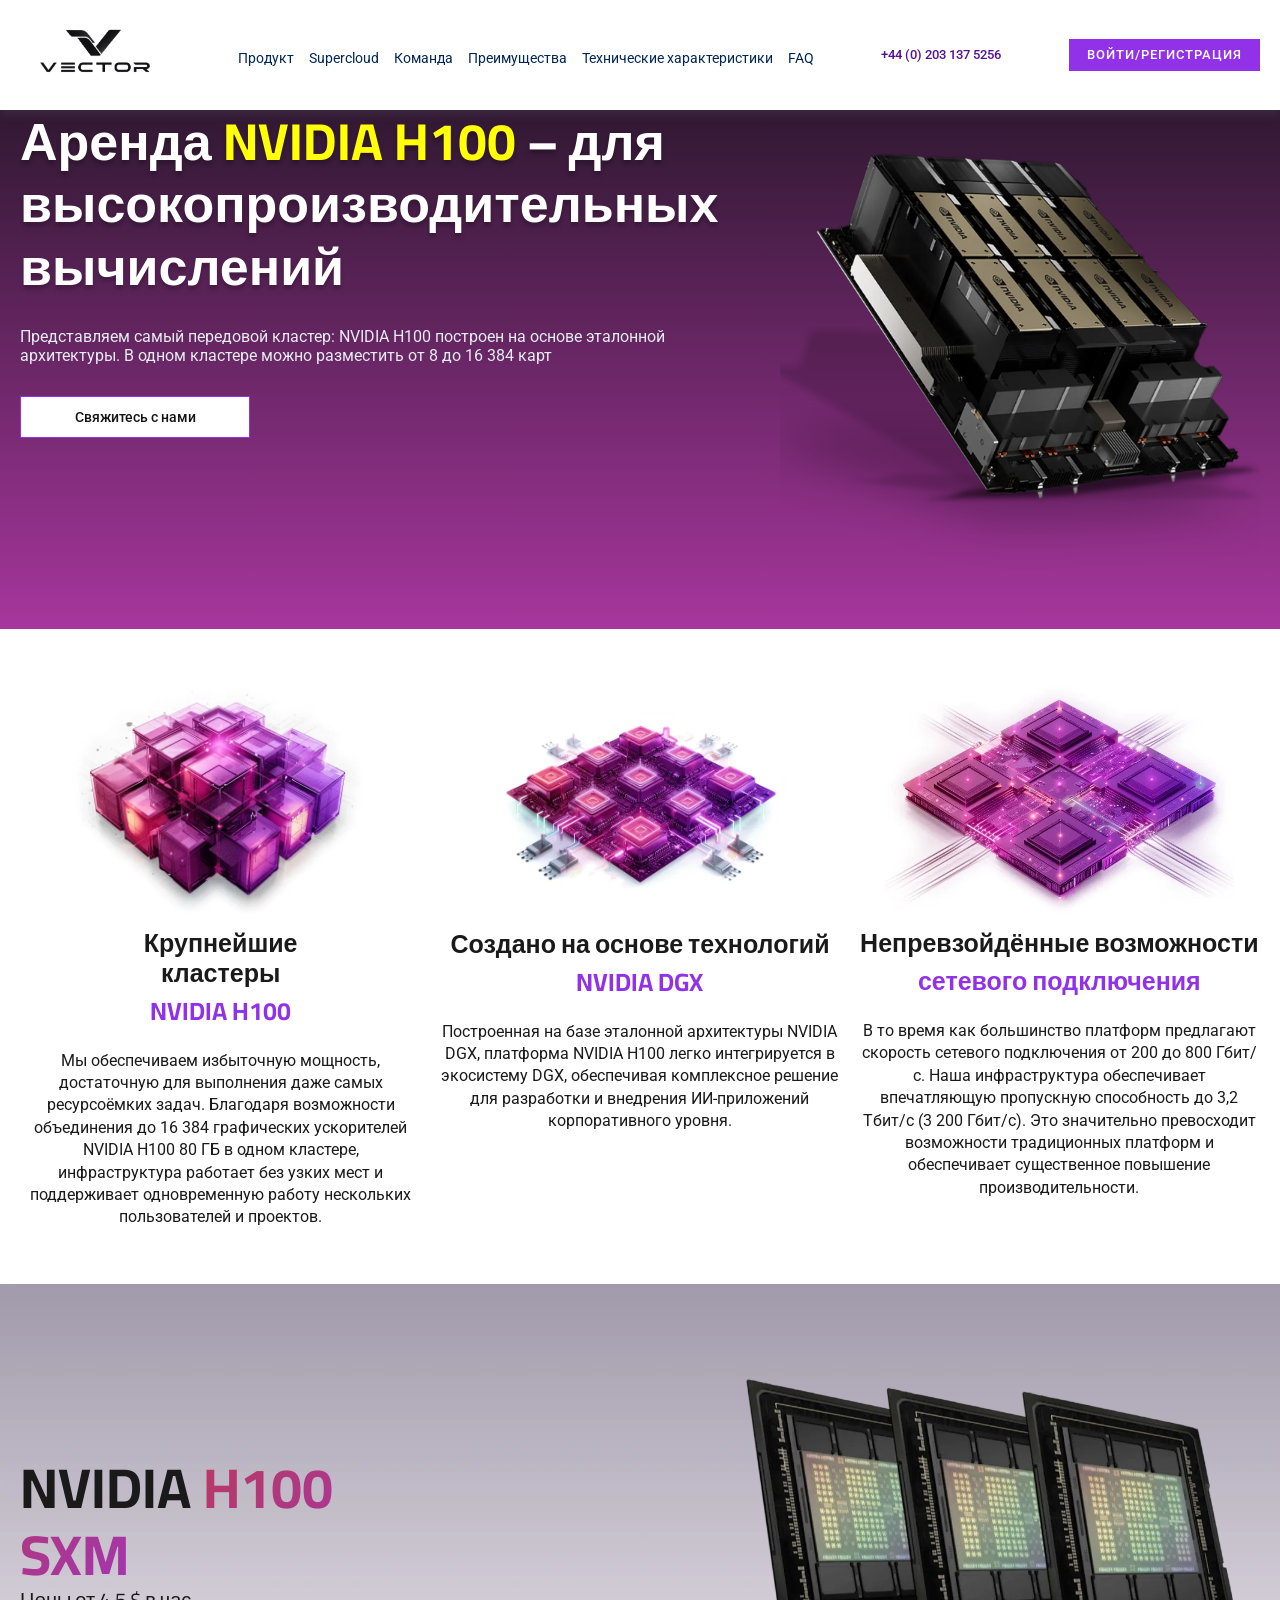
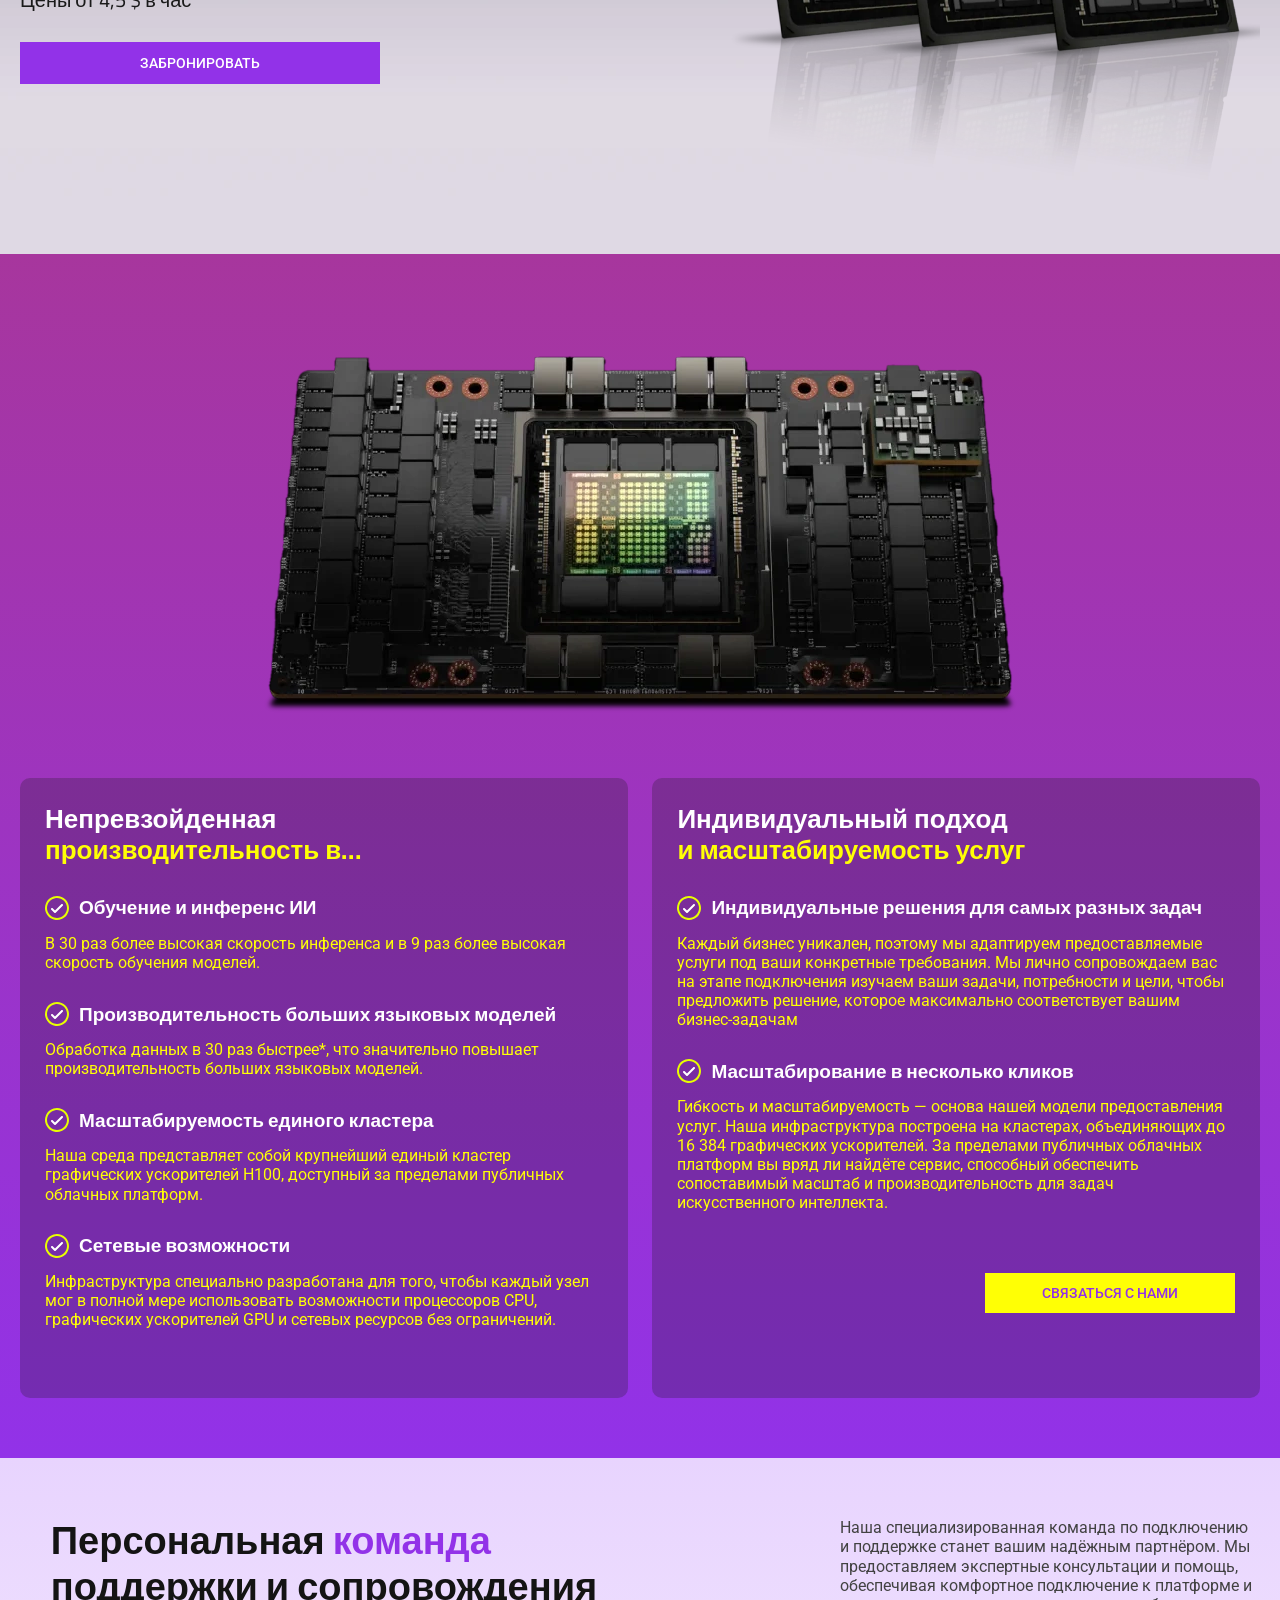
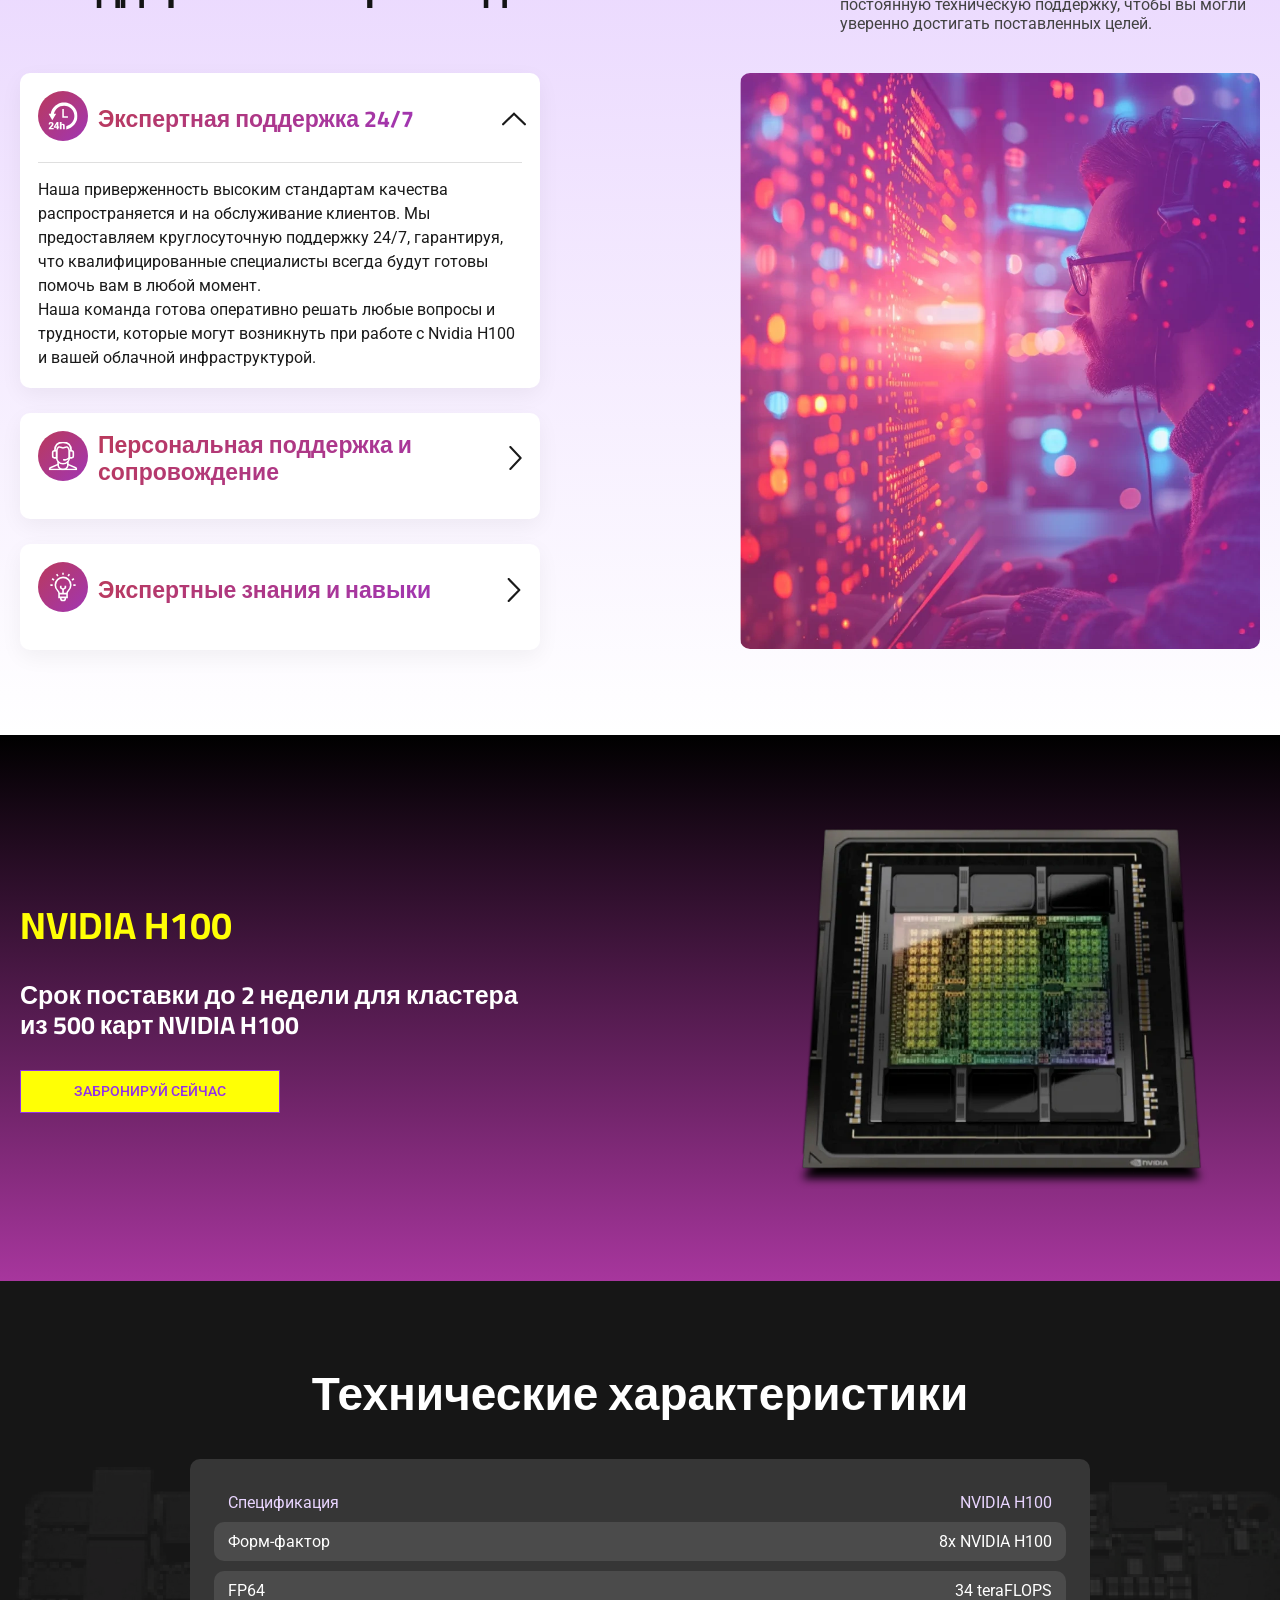
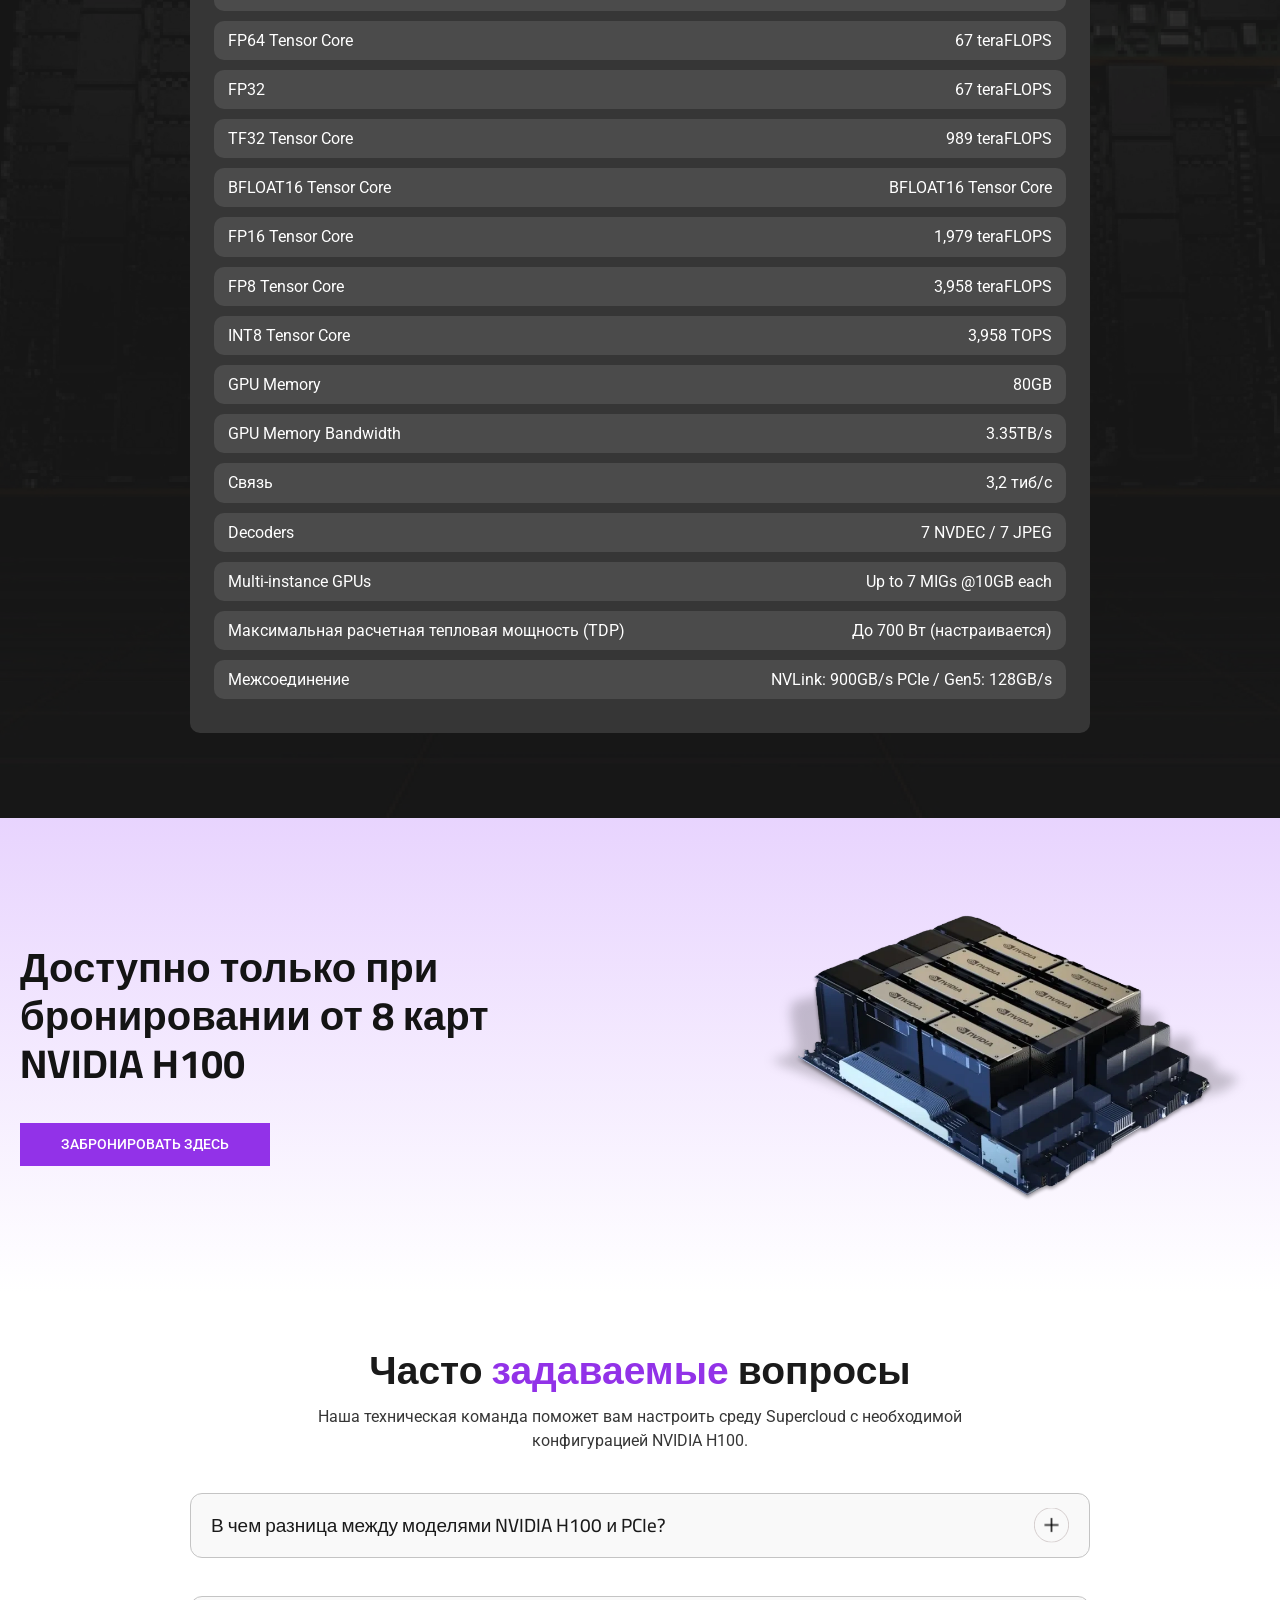
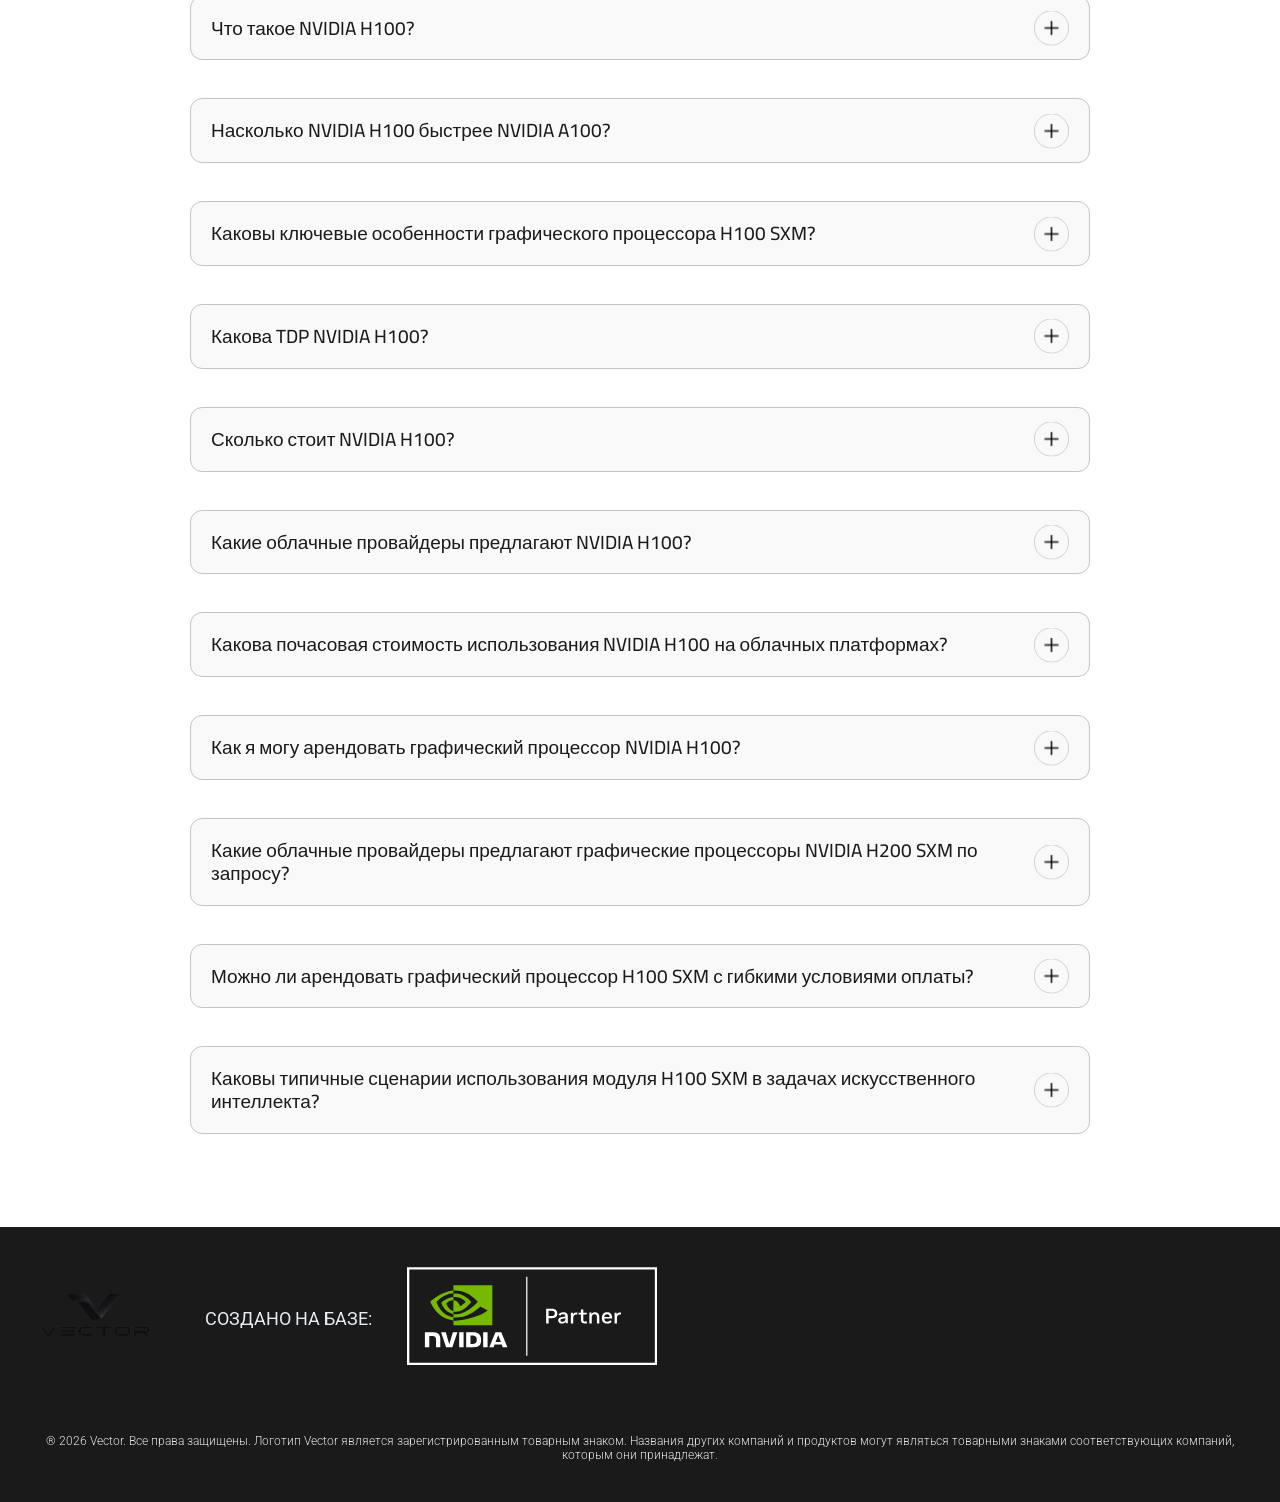
==== commit 997f5759: "gfgdf" ====
--- a/index.html
+++ b/index.html
@@ -3,8 +3,8 @@
 <head>
     <meta charset="UTF-8">
     <meta name="viewport" content="width=device-width, initial-scale=1.0">
-    <title>Аренда NVIDIA H100 SXM — GPU для ИИ и высокопроизводительных вычислений</title>
-    <meta name="description" content="Аренда мощных GPU NVIDIA H100 SXM для обучения ИИ, машинного обучения и высокопроизводительных вычислений. Масштабируемые GPU-кластеры, высокая производительность и облачная инфраструктура Hyperstack.">
+    <title>Аренда NVIDIA H100 — GPU для ИИ и высокопроизводительных вычислений</title>
+    <meta name="description" content="Аренда мощных GPU NVIDIA H100 для обучения ИИ, машинного обучения и высокопроизводительных вычислений. Масштабируемые GPU-кластеры, высокая производительность и облачная инфраструктура Hyperstack.">
     <link rel="stylesheet" href="assets/css/basic/style.css">
     <script src="assets/JS/tabs.js" defer></script>
     <script src="assets/JS/faq.js" defer></script>
@@ -15,24 +15,7 @@
         <div class="container">
             <div class="header__wrapper">
                 <a href="index.html" class="header__logo custom-logo">
-                    <svg width="24" height="37" viewBox="0 0 24 37" fill="none" xmlns="http://www.w3.org/2000/svg">
-                        <g clip-path="url(#clip0_153_738)">
-                        <path d="M6.91131 18.984V14.3127C7.02857 14.35 7.14583 14.3873 7.26514 14.422C8.54331 14.7907 13.152 15.7773 14.0818 16.0347C15.0137 16.2907 15.7467 16.668 16.283 17.166C16.8089 17.652 17.0763 18.3147 17.0873 19.1547C17.0873 19.174 17.0873 19.3847 17.0873 19.3847V24.3173H23.9993V18.842C23.9993 18.842 23.965 17.9753 23.9609 17.9247C23.8567 16.5107 23.5248 15.3167 22.9598 14.3493C22.2651 13.1627 21.3737 12.216 20.2848 11.5093C19.3323 10.892 18.3072 10.4033 17.2107 10.0427H23.9993V0H17.0887V10.0047C16.9714 9.96733 16.8535 9.93 16.7349 9.89533C15.4567 9.52667 10.848 8.54 9.91817 8.28267C8.98697 8.02667 8.25326 7.64933 7.71703 7.15133C7.17943 6.654 6.912 5.972 6.912 5.10533V0H0V5.47667C0 5.47667 0.0342857 6.342 0.0384 6.39267C0.142629 7.80667 0.474514 9.00067 1.03954 9.968C1.73417 11.1547 2.6256 12.1013 3.71451 12.808C4.656 13.418 5.6688 13.902 6.75154 14.2613H0V18.9833C0 18.9833 0.0123429 19.362 0.0212571 19.5507C0.449143 28.718 7.78217 36.1347 17.0853 37V30.234C11.4158 29.394 7.04983 24.6973 6.91131 18.9833V18.984Z" fill="url(#paint0_linear_153_738)"></path>
-                        </g>
-                        <defs>
-                        <linearGradient id="paint0_linear_153_738" x1="2.13188" y1="-1.45133" x2="24.7542" y2="31.7796" gradientUnits="userSpaceOnUse">
-                        <stop stop-color="#BC3A54"></stop>
-                        <stop offset="0.13" stop-color="#B9395C"></stop>
-                        <stop offset="0.33" stop-color="#B23875"></stop>
-                        <stop offset="0.59" stop-color="#A7369D"></stop>
-                        <stop offset="0.89" stop-color="#9834D3"></stop>
-                        <stop offset="1" stop-color="#9233E9"></stop>
-                        </linearGradient>
-                        <clipPath id="clip0_153_738">
-                        <rect width="24" height="37" fill="white"></rect>
-                        </clipPath>
-                        </defs>
-                    </svg>
+                    <img src="assets/icons/logo.webp" alt="логотип сайта">
                 </a>
                 <nav class="header__nav">
                     <ul>
@@ -60,8 +43,8 @@
             <div class="container">
                 <div class="hero__wrapper">
                     <div class="hero__info">
-                        <h1 class="hero__title">Аренда <span>NVIDIA H100 SXM</span> – специализированная для высокопроизводительных вычислений</h1>
-                        <p class="hero__descr">Представляем самый передовой в своем роде кластер искусственного интеллекта: NVIDIA H100 SXM от Hyperstack построен на основе эталонной архитектуры DGX. В одном кластере можно разместить от 8 до 16 384 карт — доступно только при бронировании через Supercloud от Hyperstack.</p>
+                        <h1 class="hero__title">Аренда  <span>NVIDIA H100</span> – для высокопроизводительных вычислений</h1>
+                        <p class="hero__descr">Представляем самый передовой кластер: NVIDIA H100 построен на основе эталонной архитектуры. В одном кластере можно разместить от 8 до 16 384 карт</p>
                         <a href="https://www.hyperstack.cloud/nvidia-hgx-sxm5-h100-reserve-now?__hstc=753710.f3a54245dcba2c39135dbd42c1485cb3.1794314618770.1794314618770.1794314618770.1&__hssc=753710.1.1794314618770&__hsfp=879ba1200d3a5a23675e26cdb82df7ec" target="_blank" rel="noopener noreferer" class="hero__btn">Свяжитесь с нами</a>
                     </div>
                     <div class="hero__img">
@@ -92,7 +75,7 @@
                                 >
                             </picture>
                         </div>
-                        <h2 class="advantages__item-title">Крупнейшие кластеры</h2>
+                        <h2 class="advantages__item-title">Крупнейшие <br> кластеры</h2>
                         <h3 class="advantages__item-subtitle">NVIDIA H100</h3>
                         <p class="advantages__item-descr">Мы обеспечиваем избыточную мощность, достаточную для выполнения даже самых ресурсоёмких задач. Благодаря возможности объединения до 16 384 графических ускорителей NVIDIA H100 80 ГБ в одном кластере, инфраструктура работает без узких мест и поддерживает одновременную работу нескольких пользователей и проектов.</p>
                     </div>
@@ -115,7 +98,7 @@
                         </div>
                         <h2 class="advantages__item-title">Создано на основе технологий</h2>
                         <h3 class="advantages__item-subtitle">NVIDIA DGX</h3>
-                        <p class="advantages__item-descr">Построенная на базе эталонной архитектуры NVIDIA DGX, платформа NVIDIA H100 SXM легко интегрируется в экосистему DGX, обеспечивая комплексное решение для разработки и внедрения ИИ-приложений корпоративного уровня.</p>
+                        <p class="advantages__item-descr">Построенная на базе эталонной архитектуры NVIDIA DGX, платформа NVIDIA H100  легко интегрируется в экосистему DGX, обеспечивая комплексное решение для разработки и внедрения ИИ-приложений корпоративного уровня.</p>
                     </div>
                     <!-- 3 -->
                     <div class="advantages__item">
@@ -136,7 +119,7 @@
                         </div>
                         <h2 class="advantages__item-title">Непревзойдённые возможности</h2>
                         <h3 class="advantages__item-subtitle">сетевого подключения</h3>
-                        <p class="advantages__item-descr">В то время как большинство платформ предлагают скорость сетевого подключения от 200 до 800 Гбит/с, инфраструктура Supercloud от Hyperstack обеспечивает впечатляющую пропускную способность до 3,2 Тбит/с (3 200 Гбит/с). Это значительно превосходит возможности традиционных платформ и обеспечивает существенное повышение производительности.</p>
+                        <p class="advantages__item-descr">В то время как большинство платформ предлагают скорость сетевого подключения от 200 до 800 Гбит/с. Наша инфраструктура обеспечивает впечатляющую пропускную способность до 3,2 Тбит/с (3 200 Гбит/с). Это значительно превосходит возможности традиционных платформ и обеспечивает существенное повышение производительности.</p>
                     </div>
                 </div>
             </div>
@@ -148,7 +131,7 @@
                 <div class="product__wrapper">
                     <div class="product__info">
                         <h2 class="product__title">NVIDIA <span>H100 SXM</span></h2>
-                        <p class="product__descr">Цены от 2,72 $ в час</p>
+                        <p class="product__descr">Цены от 4,5 $ в час</p>
                         <a href="#" target="_blank" rel="noopener noreferer" class="product__btn">Забронировать</a>
                     </div>
                     <div class="product__img">
@@ -212,7 +195,7 @@
                                     </div>
                                     <h3 class="performance__list-title">Масштабируемость единого кластера</h3>
                                 </div>
-                                <p class="performance__list-descr">Среда AI Supercloud представляет собой крупнейший единый кластер графических ускорителей H100, доступный за пределами публичных облачных платформ.</p>
+                                <p class="performance__list-descr">Наша среда представляет собой крупнейший единый кластер графических ускорителей H100, доступный за пределами публичных облачных платформ.</p>
                             </div>
                             <!-- 3 END-->
                             <!-- 4 START-->
@@ -241,7 +224,7 @@
                                     </div>
                                     <h3 class="performance__list-title">Индивидуальные решения для самых разных задач</h3>
                                 </div>
-                                <p class="performance__list-descr">Каждый бизнес уникален, поэтому в Hyperstack мы адаптируем предоставляемые услуги под ваши конкретные требования. Мы лично сопровождаем вас на этапе подключения к Supercloud, изучаем ваши задачи, потребности и цели, чтобы предложить решение, которое максимально соответствует вашим бизнес-задачам.</p>
+                                <p class="performance__list-descr">Каждый бизнес уникален, поэтому мы адаптируем предоставляемые услуги под ваши конкретные требования. Мы лично сопровождаем вас на этапе подключения  изучаем ваши задачи, потребности и цели, чтобы предложить решение, которое максимально соответствует вашим бизнес-задачам</p>
                             </div>
                             <!-- 1 END-->
                             <!-- 2 START-->
@@ -264,14 +247,13 @@
         </section>
         <!-- SECTION PERFORMANCE END -->
         <!-- SECTION STORAGE START -->
-        <section class="storage" id="storage">
+        <!-- <section class="storage" id="storage">
             <div class="container">
                 <div class="storage__head">
                     <h2 class="storage__title">Хранилище данных <span>Supercloud</span></h2>
                     <p class="storage__descr">Платформа данных WEKA® предлагает комплексное интегрированное решение для управления данными, специально разработанное для сред Supercloud. Платформа поддерживает динамические конвейеры обработки данных, обеспечивая высокую производительность хранения и обработки информации на каждом этапе жизненного цикла данных: от загрузки и очистки до моделирования, обучения, проверки моделей и инференса (выполнения обученных моделей).</p>
                 </div>
                 <div class="srorage__wrapper">
-                    <!-- 1 START -->
                     <div class="storage__item">
                         <div class="storage__item-img">
                             <img src="assets/icons/storage/storage-1.svg" alt="Масштабируемая производительность" loading="lazy" width="100" height="100">
@@ -280,9 +262,6 @@
                         <p class="storage__item-descr">Платформа WEKA Data Platform разработана для обеспечения высокой скорости ввода-вывода данных (I/O), минимальной задержки, а также эффективной работы с файлами небольшого размера и смешанными рабочими нагрузками. Всё это имеет решающее значение для ресурсоёмких приложений искусственного интеллекта.</p>
                         <p class="storage__item-descr">Организации могут независимо и линейно масштабировать вычислительные ресурсы и объёмы хранилища в облаке, эффективно обрабатывая десятки миллионов и даже миллиарды файлов различных типов и размеров. Сертифицирована для NVIDIA DGX SuperPOD</p>
                     </div>
-                    <!-- 1 END -->
-
-                    <!-- 2 START -->
                     <div class="storage__item">
                         <div class="storage__item-img">
                             <img src="assets/icons/storage/storage-2.svg" alt="Масштабируемая производительность" loading="lazy" width="100" height="100">
@@ -290,9 +269,6 @@
                         <h3 class="storage__item-title">Упрощённое <span>управление данными</span></h3>
                         <p class="storage__item-descr">Платформа поддерживает многопользовательскую работу, различные типы рабочих нагрузок, несколько уровней производительности и географически распределённое размещение данных. Единый интерфейс управления упрощает работу со сложными конвейерами обработки данных для ИИ в различных средах.</p>
                     </div>
-                    <!-- 2 END -->
-
-                    <!-- 3 START -->
                     <div class="storage__item">
                         <div class="storage__item-img">
                             <img src="assets/icons/storage/storage-3.svg" alt="Масштабируемая производительность" loading="lazy" width="100" height="100">
@@ -300,9 +276,6 @@
                         <h3 class="storage__item-title">Безопасность и <span>соответствие требованиям</span></h3>
                         <p class="storage__item-descr">WEKA обеспечивает шифрование данных как при передаче, так и при хранении, гарантируя защиту конфиденциальной информации, используемой в ИИ, а также соответствие требованиям безопасности и нормативным стандартам.</p>
                     </div>
-                    <!-- 3 END -->
-
-                    <!-- 4 START -->
                     <div class="storage__item">
                         <div class="storage__item-img">
                             <img src="assets/icons/storage/storage-4.svg" alt="Масштабируемая производительность" loading="lazy" width="100" height="100">
@@ -311,11 +284,9 @@
                         <p class="storage__item-descr">Платформа позволяет снизить энергопотребление и сократить выбросы углекислого газа за счёт уменьшения времени простоя конвейеров обработки данных, продления срока службы оборудования и переноса рабочих нагрузок в облако.</p>
                         <p class="storage__item-descr">Платформу WEKA Data Platform можно использовать как часть инфраструктуры Supercloud или подключить в качестве дополнительной опции к стандартным облачным услугам Hyperstack. Она предоставляет общее хранилище данных NAS и объектное хранилище с поддержкой создания снимков (snapshots) и клонирования данных.</p>
                     </div>
-                    <!-- 4 END -->
-                </div>
-                
-            </div>
-        </section>
+                </div>
+            </div>
+        </section> -->
         <!-- SECTION STORAGE END -->
         <!-- SECTION COMANDS START -->
         <section class="comands" id="comands">
@@ -342,7 +313,7 @@
                             </div>
                             <div class="comands__tabs-descrs">
                                 <p class="comands__tabs-descr">Наша приверженность высоким стандартам качества распространяется и на обслуживание клиентов. Мы предоставляем круглосуточную поддержку 24/7, гарантируя, что квалифицированные специалисты всегда будут готовы помочь вам в любой момент.</p>
-                                <p class="comands__tabs-descr">Наша команда готова оперативно решать любые вопросы и трудности, которые могут возникнуть при работе с HGX SXM5 H100 и вашей облачной инфраструктурой Supercloud.</p>
+                                <p class="comands__tabs-descr">Наша команда готова оперативно решать любые вопросы и трудности, которые могут возникнуть при работе с Nvidia H100 и вашей облачной инфраструктурой.</p>
                             </div>
                             
                         </div>
@@ -361,7 +332,7 @@
                                 </div>
                             </div>
                             <div class="comands__tabs-descrs">
-                                <p class="comands__tabs-descr">В Hyperstack мы стремимся обеспечить уровень клиентской поддержки, который выходит за рамки стандартного обслуживания. Мы предлагаем индивидуальные комплексные решения и персональное сопровождение при настройке оптимальной облачной среды, полностью адаптированной под ваши потребности</p>
+                                <p class="comands__tabs-descr">Мы стремимся обеспечить уровень клиентской поддержки, который выходит за рамки стандартного обслуживания. Мы предлагаем индивидуальные комплексные решения и персональное сопровождение при настройке оптимальной облачной среды, полностью адаптированной под ваши потребности</p>
                             </div>
                         </div>
                         <!-- 2 TAB END-->
@@ -379,7 +350,7 @@
                                 </div>
                             </div>
                             <div class="comands__tabs-descrs">
-                                <p class="comands__tabs-descr">Наша команда поддержки обладает высокой технической квалификацией и глубокими знаниями продукта. Это гарантирует, что при подключении и настройке NVIDIA H100 SXM и Supercloud вы получите не просто общие рекомендации, а профессиональную специализированную помощь, учитывающую все особенности этих передовых технологий.</p>
+                                <p class="comands__tabs-descr">Наша команда поддержки обладает высокой технической квалификацией и глубокими знаниями продукта. Это гарантирует, что при подключении и настройке NVIDIA H100 вы получите не просто общие рекомендации, а профессиональную специализированную помощь, учитывающую все особенности этих передовых технологий.</p>
                             </div>
                         </div>
                         <!-- 3 TAB END-->
@@ -421,12 +392,11 @@
         </section>
         <!-- SECTION COMANDS END -->
         <!-- SECTION BENEFITS START -->
-        <section class="benefits" id="benefits">
-            <div class="container">
-                <h2 class="benefits__title">Преимущества NVIDIA H100 SXM</h2>
+        <!-- <section class="benefits" id="benefits">
+            <div class="container">
+                <h2 class="benefits__title">Преимущества NVIDIA H100</h2>
                 <a href="#" class="benefits__btn">Войти/Зарегистрироваться</a>
                 <div class="benefits__wrapper">
-                    <!-- 1 START-->
                     <div class="benefits__item">
                         <div class="benefits__item-head">
                             <div class="benefits__item-img">
@@ -436,8 +406,6 @@
                         </div>
                         <p class="benefits__item-desr">Высокоплотные конфигурации GPU, эффективное охлаждение и оптимизация энергопотребления благодаря передовому форм-фактору SXM.</p>
                     </div>
-                    <!-- 1 END -->
-                    <!-- 2 START-->
                     <div class="benefits__item">
                         <div class="benefits__item-head">
                             <div class="benefits__item-img">
@@ -447,8 +415,6 @@
                         </div>
                         <p class="benefits__item-desr">Разработано на основе эталонной архитектуры DGX для удовлетворения высоких требований корпоративных приложений в области искусственного интеллекта (AI) и машинного обучения (Machine Learning).</p>
                     </div>
-                    <!-- 2 END -->
-                    <!-- 3 START-->
                     <div class="benefits__item">
                         <div class="benefits__item-head">
                             <div class="benefits__item-img">
@@ -458,8 +424,6 @@
                         </div>
                         <p class="benefits__item-desr">Модульная архитектура обеспечивает гибкое масштабирование под растущие вычислительные потребности. Создана на базе кластеров, объединяющих до 5120 видеокарт H100</p>
                     </div>
-                    <!-- 3 END -->
-                    <!-- 4 START-->
                     <div class="benefits__item">
                         <div class="benefits__item-head">
                             <div class="benefits__item-img">
@@ -469,8 +433,6 @@
                         </div>
                         <p class="benefits__item-desr">В отличие от версии PCIe, ускоритель H100 SXM рассчитан на более высокий уровень тепловыделения (TDP), что делает его идеальным решением для самых ресурсоёмких задач искусственного интеллекта и высокопроизводительных вычислений (HPC), требующих максимальной вычислительной мощности.</p>
                     </div>
-                    <!-- 4 END -->
-                    <!-- 5 START-->
                     <div class="benefits__item">
                         <div class="benefits__item-head">
                             <div class="benefits__item-img">
@@ -480,8 +442,6 @@
                         </div>
                         <p class="benefits__item-desr">Платформа HGX SXM5 H100 использует технологии NVLink и NVSwitch, обеспечивающие значительно более высокую пропускную способность межсоединений по сравнению с версией PCIe.</p>
                     </div>
-                    <!-- 5 END -->
-                    <!-- 6 START-->
                     <div class="benefits__item">
                         <div class="benefits__item-head">
                             <div class="benefits__item-img">
@@ -491,24 +451,23 @@
                         </div>
                         <p class="benefits__item-desr">Ускоренная передача данных и повышение производительности: чтение и запись непосредственно в память GPU позволяют исключить лишнее копирование данных, снизить нагрузку на процессор и уменьшить задержки.</p>
                     </div>
-                    <!-- 6 END -->
-                </div>
-            </div>
-        </section>
+                </div>
+            </div>
+        </section> -->
         <!-- SECTION BENEFITS END -->
         <!-- SECTION GOOD START -->
         <section class="good" id="good">
             <div class="container">
                 <div class="good__wrapper">
                     <div class="good__info">
-                        <h2 class="good__info-title">NVIDIA H100 SXM</h2>
-                        <p class="good__info-descr">Срок поставки до 8 недель для кластера из 16 384 карт NVIDIA H100 SXM!</p>
+                        <h2 class="good__info-title">NVIDIA H100</h2>
+                        <p class="good__info-descr">Срок поставки до 2 недели для кластера из 500 карт NVIDIA H100</p>
                         <a href="#" target="_blank" rel="nopener noreferer" class="good__btn">Забронируй сейчас</a>
                     </div>
                     <div class="good__img">
                         <picture>
                             <source media="(max-width:796px)" srcset="assets/img/good/mobile/good-mobile.webp">
-                            <img src="assets/img/good/desctop/good-dp.webp" alt="NVIDIA H100 SXM" width="600" height="480" loading="lazy">
+                            <img src="assets/img/good/desctop/good-dp.webp" alt="NVIDIA H100 " width="600" height="480" loading="lazy">
                         </picture> 
                     </div>
                 </div>
@@ -522,12 +481,12 @@
                 <div class="specifications__table">
                     <div class="specifications__table-item-noborder">
                         <h3 class="specifications__table-item--name specifications__table-item--name-pink">Спецификация</h3>
-                        <p class="specifications__table-item--descr specifications__table-item--descr-pink">NVIDIA H100 SXM</p>
+                        <p class="specifications__table-item--descr specifications__table-item--descr-pink">NVIDIA H100</p>
                     </div>
                     <!-- 1 -->
                     <div class="specifications__table-item">
                         <h3 class="specifications__table-item--name">Форм-фактор</h3>
-                        <p class="specifications__table-item--descr">8x NVIDIA H100 SXM</p>
+                        <p class="specifications__table-item--descr">8x NVIDIA H100</p>
                     </div>
                     <!-- 2 -->
                     <div class="specifications__table-item">
@@ -610,20 +569,20 @@
         <!-- SECTION SPECIFICATIONS END -->
         <!-- SECTION RESERVATION START -->
         <section class="reservation" id="reservation">
-        <div class="container">
-            <div class="reservation__wrapper">
-                <div class="reservation__info">
-                    <h2 class="reservation__title">Доступно только при бронировании через Supercloud</h2>
-                    <a href="#" class="reservation__btn" target="_blank" rel="noopener noreferer">Забронировать здесь</a>
-                </div>
-                <div class="reservation__img">
-                    <picture>
-                        <source media="(max-width:796px)" srcset="assets/img/reservation/mobile/reservation-mobile.webp">
-                        <img src="assets/img/reservation/desctop/reservation-dp.webp" alt="Фото чипа" width="540" height="380" loading="lazy">
-                    </picture>
-                </div>
-            </div>
-        </div>
+            <div class="container">
+                <div class="reservation__wrapper">
+                    <div class="reservation__info">
+                        <h2 class="reservation__title">Доступно только при бронировании от 8 карт NVIDIA H100</h2>
+                        <a href="#" class="reservation__btn" target="_blank" rel="noopener noreferer">Забронировать здесь</a>
+                    </div>
+                    <div class="reservation__img">
+                        <picture>
+                            <source media="(max-width:796px)" srcset="assets/img/reservation/mobile/reservation-mobile.webp">
+                            <img src="assets/img/reservation/desctop/reservation-dp.webp" alt="Фото чипа" width="540" height="380" loading="lazy">
+                        </picture>
+                    </div>
+                </div>
+            </div>
         </section>
         <!-- SECTION RESERVATION END -->
         <!-- SECTION FAQ START -->
@@ -635,13 +594,13 @@
                         <p class="faq__subtitle">
                             Наша техническая команда поможет вам настроить
                             среду Supercloud с необходимой конфигурацией
-                            NVIDIA H100 SXM.
+                            NVIDIA H100.
                         </p>
                     </div>
                     <div class="faq__list">
                         <div class="faq__list-item">
                             <div class="faq__list-item--top">
-                                <div class="faq__list-item--name">В чем разница между моделями NVIDIA H100 SXM и PCIe?</div>
+                                <div class="faq__list-item--name">В чем разница между моделями NVIDIA H100 и PCIe?</div>
                             </div>
                             <div class="faq__list-item--bottom">
                                 <p class="faq__list-item--content">Обе модели NVIDIA H100 — SXM и PCIe — являются мощными графическими процессорами, но они различаются возможностями подключения и производительностью.  PCIe более гибкая и сравнительно недорогая, но у SXM вдвое больше памяти, более быстрая передача данных и более высокий предел энергопотребления, что обеспечивает экстремальную производительность.</p>
@@ -651,10 +610,10 @@
                         <!-- 2 -->
                         <div class="faq__list-item">
                             <div class="faq__list-item--top">
-                                <div class="faq__list-item--name">Что такое NVIDIA H100 SXM?</div>
-                            </div>
-                            <div class="faq__list-item--bottom">
-                                <p class="faq__list-item--content">NVIDIA H100 SXM — это мощный графический процессор, разработанный для центров обработки данных и оптимизированный для ресурсоемких задач, таких как искусственный интеллект, научное моделирование и анализ больших данных.</p>
+                                <div class="faq__list-item--name">Что такое NVIDIA H100?</div>
+                            </div>
+                            <div class="faq__list-item--bottom">
+                                <p class="faq__list-item--content">NVIDIA H100 — это мощный графический процессор, разработанный для центров обработки данных и оптимизированный для ресурсоемких задач, таких как искусственный интеллект, научное моделирование и анализ больших данных.</p>
                             </div>
                             
                         </div>
@@ -674,60 +633,60 @@
                                 <div class="faq__list-item--name">Каковы ключевые особенности графического процессора H100 SXM?</div>
                             </div>
                             <div class="faq__list-item--bottom">
-                                <p class="faq__list-item--content">Ключевые особенности NVIDIA H100 SXM включают</p>
+                                <p class="faq__list-item--content">Ключевые особенности NVIDIA H100 включают</p>
                                 <ul class="faq__list-item--list">
                                     <li>Форм-фактор SXM: высокая плотность размещения графических процессоров, эффективное охлаждение и оптимизация энергопотребления делают его подходящим для ресурсоемких приложений.</li>
                                     <li>Эталонная архитектура DGX: интегрирована с эталонной архитектурой DGX и отвечает строгим требованиям, предъявляемым к ИИ и машинному обучению корпоративного уровня.</li>
                                     <li>Масштабируемая конструкция: модульная архитектура обеспечивает бесшовную масштабируемость в соответствии с растущими вычислительными потребностями. Система может быть собрана из отдельных кластеров, включающих более 16 000 видеокарт NVIDIA H100.</li>
                                     <li>Технология GPUDirect: эта технология ускоряет передачу данных и повышает производительность за счет прямого чтения и записи в память графического процессора и из нее, снижая нагрузку на центральный процессор и уменьшая задержку.</li>
                                     <li>NVLink и NVSwitch: использование технологий NVLink и NVSwitch обеспечивает значительно более высокую пропускную способность межсоединений по сравнению с версиями PCIe, повышая общую производительность.</li>
-                                    <li>TDP 700 Вт: NVIDIA H100 SXM рассчитана на более высокую расчетную тепловую мощность (TDP) по сравнению с версиями с интерфейсом PCIe, что делает ее идеальным решением для самых ресурсоемких задач в области искусственного интеллекта и высокопроизводительных вычислений (HPC), требующих максимальной вычислительной мощности.</li>
+                                    <li>TDP 700 Вт: NVIDIA H100 рассчитана на более высокую расчетную тепловую мощность (TDP) по сравнению с версиями с интерфейсом PCIe, что делает ее идеальным решением для самых ресурсоемких задач в области искусственного интеллекта и высокопроизводительных вычислений (HPC), требующих максимальной вычислительной мощности.</li>
                                 </ul>
                             </div>
                         </div>
                         <!-- 5 -->
                         <div class="faq__list-item">
                             <div class="faq__list-item--top">
-                                <div class="faq__list-item--name">Какова TDP NVIDIA H100 SXM?</div>
-                            </div>
-                            <div class="faq__list-item--bottom">
-                                <p class="faq__list-item--content">Мощность NVIDIA H100 SXM составляет до 700 Вт.</p>
+                                <div class="faq__list-item--name">Какова TDP NVIDIA H100?</div>
+                            </div>
+                            <div class="faq__list-item--bottom">
+                                <p class="faq__list-item--content">Мощность NVIDIA H100 составляет до 700 Вт.</p>
                             </div>
                         </div>
                         <!-- 6 -->
                         <div class="faq__list-item">
                             <div class="faq__list-item--top">
-                                <div class="faq__list-item--name">Сколько стоит NVIDIA H100 SXM?</div>
-                            </div>
-                            <div class="faq__list-item--bottom">
-                                <p class="faq__list-item--content">Стоимость аренды NVIDIA H100 SXM h100 на Hyperstack начинается от 3,20 долларов в час. Для долгосрочного использования вы можете арендовать NVIDIA H100 SXM по цене от 2,72 долларов в час.</p>
+                                <div class="faq__list-item--name">Сколько стоит NVIDIA H100?</div>
+                            </div>
+                            <div class="faq__list-item--bottom">
+                                <p class="faq__list-item--content">Стоимость аренды NVIDIA H100 h100 на Hyperstack начинается от 3,20 долларов в час. Для долгосрочного использования вы можете арендовать NVIDIA H100 по цене от 2,72 долларов в час.</p>
                             </div>
                         </div>
                         <!-- 7 -->
                         <div class="faq__list-item">
                             <div class="faq__list-item--top">
-                                <div class="faq__list-item--name">Какие облачные провайдеры предлагают NVIDIA H100 SXM?</div>
-                            </div>
-                            <div class="faq__list-item--bottom">
-                                <p class="faq__list-item--content">Вы можете получить доступ к NVIDIA H100 SXM по запросу через Hyperstack</p>
+                                <div class="faq__list-item--name">Какие облачные провайдеры предлагают NVIDIA H100?</div>
+                            </div>
+                            <div class="faq__list-item--bottom">
+                                <p class="faq__list-item--content">Вы можете получить доступ к NVIDIA H100 по запросу через Hyperstack</p>
                             </div>
                         </div>
                         <!-- 8 -->
                         <div class="faq__list-item">
                             <div class="faq__list-item--top">
-                                <div class="faq__list-item--name">Какова почасовая стоимость использования NVIDIA H100 SXM на облачных платформах?</div>
-                            </div>
-                            <div class="faq__list-item--bottom">
-                                <p class="faq__list-item--content">Почасовая стоимость использования NVIDIA H100 SXM зависит от провайдера.  Однако на нашей облачной платформе вы можете получить доступ к NVIDIA H100 SXM по запросу за 3,20 доллара в час.</p>
+                                <div class="faq__list-item--name">Какова почасовая стоимость использования NVIDIA H100 на облачных платформах?</div>
+                            </div>
+                            <div class="faq__list-item--bottom">
+                                <p class="faq__list-item--content">Почасовая стоимость использования NVIDIA H100 зависит от провайдера.  Однако на нашей облачной платформе вы можете получить доступ к NVIDIA H100 по запросу за 3,20 доллара в час.</p>
                             </div>
                         </div>
                         <!-- 9 -->
                         <div class="faq__list-item">
                             <div class="faq__list-item--top">
-                                <div class="faq__list-item--name">Как я могу арендовать графический процессор NVIDIA H100 SXM?</div>
-                            </div>
-                            <div class="faq__list-item--bottom">
-                                <p class="faq__list-item--content">Вы можете арендовать графический процессор NVIDIA H100 SXM на нашей консоли</p>
+                                <div class="faq__list-item--name">Как я могу арендовать графический процессор NVIDIA H100?</div>
+                            </div>
+                            <div class="faq__list-item--bottom">
+                                <p class="faq__list-item--content">Вы можете арендовать графический процессор NVIDIA H100 на нашей консоли</p>
                             </div>
                         </div>
                         <!-- 10 -->
@@ -745,7 +704,7 @@
                                 <div class="faq__list-item--name">Можно ли арендовать графический процессор H100 SXM с гибкими условиями оплаты?</div>
                             </div>
                             <div class="faq__list-item--bottom">
-                                <p class="faq__list-item--content">Вы можете арендовать графический процессор NVIDIA H100 SXM на платформе Hyperstack, зайдя в консоль</p>
+                                <p class="faq__list-item--content">Вы можете арендовать графический процессор NVIDIA H100 на платформе Hyperstack, зайдя в консоль</p>
                             </div>
                         </div>
                         <!-- 12 -->
@@ -767,47 +726,15 @@
         <div class="container">
             <div class="footer__wrapper">
                 <div class="footer__leeft">
-                    <div class="footer__logo">
-                        <svg width="238" height="76" viewBox="0 0 238 76" fill="none" xmlns="http://www.w3.org/2000/svg">
-                            <g id="Hyperstack_RGB_Logo_Horizontal_Small_Logo_Color 2" clip-path="url(#clip0_237_1340)">
-                            <g id="Group">
-                            <path id="Vector" d="M78.9073 37.0348H70.8414V28.9408H65.45V49.9662H70.8414V41.7012H78.9073V49.9662H84.2987V28.9408H78.9073V37.0348Z" fill="white"></path>
-                            <path id="Vector_2" d="M95.4946 45.5886H94.9704L91.7257 34.067H86.4491L91.1173 49.6204H94.5916L94.4806 50.1106C94.385 50.5704 94.2396 50.9314 94.0444 51.1898C93.8493 51.4482 93.6006 51.6344 93.2906 51.7522C92.9807 51.8662 92.6057 51.9232 92.158 51.9232H88.4732V56.3008H91.5764C93.1032 56.3008 94.3467 56.1412 95.3033 55.8258C96.2599 55.5104 97.0137 54.9708 97.5647 54.2146C98.1157 53.4546 98.5442 52.4248 98.8542 51.1176L103.059 34.067H98.0698L95.487 45.5886H95.4946Z" fill="white"></path>
-                            <path id="Vector_3" d="M120.756 35.8682C120.117 35.15 119.356 34.5914 118.464 34.1962C117.577 33.801 116.578 33.6072 115.476 33.6072C114.202 33.6072 113.069 33.8922 112.082 34.4584C111.095 35.0246 110.318 35.8568 109.748 36.9512C109.557 37.3198 109.403 37.7264 109.27 38.1482V34.0746H105.095V55.7346H110.375V48.146C110.873 48.8338 111.489 49.3772 112.231 49.761C113.18 50.2512 114.271 50.4944 115.507 50.4944C116.666 50.4944 117.695 50.293 118.594 49.8902C119.494 49.4874 120.251 48.9174 120.871 48.1764C121.491 47.4392 121.954 46.5728 122.264 45.5848C122.574 44.5968 122.727 43.5176 122.727 42.3434V41.6518C122.727 40.4814 122.559 39.406 122.218 38.4256C121.881 37.4452 121.391 36.5978 120.752 35.8758L120.756 35.8682ZM116.999 44.1484C116.7 44.783 116.283 45.277 115.751 45.6304C115.22 45.9876 114.607 46.1624 113.911 46.1624C113.329 46.1624 112.759 46.0218 112.201 45.7444C111.638 45.467 111.175 45.0642 110.808 44.536C110.44 44.0078 110.257 43.3694 110.257 42.6208V41.6404C110.257 40.8538 110.429 40.1812 110.777 39.6226C111.125 39.0678 111.573 38.6422 112.124 38.3534C112.675 38.0646 113.268 37.9202 113.907 37.9202C114.623 37.9202 115.243 38.0874 115.763 38.4256C116.283 38.76 116.697 39.2312 116.995 39.8354C117.293 40.4396 117.447 41.1578 117.447 41.9824C117.447 42.807 117.297 43.51 116.995 44.1408L116.999 44.1484Z" fill="white"></path>
-                            <path id="Vector_4" d="M137.344 34.6446C136.146 33.877 134.684 33.4932 132.966 33.4932C131.669 33.4932 130.51 33.7174 129.484 34.1696C128.459 34.6218 127.594 35.2298 126.89 35.9974C126.182 36.765 125.643 37.6428 125.268 38.6346C124.889 39.6226 124.701 40.6562 124.701 41.7316V42.3092C124.701 43.3466 124.889 44.3536 125.268 45.334C125.646 46.3144 126.19 47.196 126.905 47.9826C127.621 48.7692 128.501 49.3924 129.545 49.856C130.59 50.3158 131.788 50.5476 133.142 50.5476C134.497 50.5476 135.729 50.3082 136.781 49.8256C137.833 49.3468 138.706 48.6818 139.391 47.8382C140.076 46.9946 140.535 46.0332 140.768 44.9578H135.955C135.759 45.3796 135.427 45.7178 134.956 45.9648C134.481 46.2156 133.877 46.341 133.142 46.341C132.312 46.341 131.635 46.1662 131.11 45.8242C130.59 45.4784 130.2 44.9844 129.951 44.3422C129.844 44.0724 129.767 43.776 129.706 43.4644H141.059V41.7924C141.059 40.3142 140.741 38.9462 140.102 37.6884C139.463 36.4306 138.545 35.4198 137.347 34.6484L137.344 34.6446ZM129.687 40.6372C129.756 40.261 129.848 39.919 129.978 39.615C130.25 38.9728 130.64 38.4902 131.153 38.1748C131.665 37.8594 132.27 37.6998 132.966 37.6998C133.663 37.6998 134.275 37.8632 134.749 38.19C135.224 38.5168 135.58 38.9918 135.821 39.615C135.939 39.9228 136.027 40.2648 136.089 40.6372H129.687Z" fill="white"></path>
-                            <path id="Vector_5" d="M149.366 35.739C148.608 36.7612 148.165 38.1026 148.015 39.748V34.067H143.841V49.9662H149.121V42.0166C149.121 40.8272 149.446 39.9152 150.093 39.2806C150.74 38.646 151.654 38.3306 152.833 38.3306H154.05V33.839H153.411C151.65 33.839 150.304 34.4736 149.366 35.739Z" fill="white"></path>
-                            <path id="Vector_6" d="M168.67 41.629C167.557 40.717 165.976 40.1546 163.929 39.9456L162.827 39.8316C162.035 39.7366 161.457 39.5922 161.102 39.3984C160.742 39.2046 160.566 38.9082 160.566 38.5054C160.566 38.1026 160.753 37.8252 161.132 37.6124C161.511 37.4034 161.997 37.297 162.598 37.297C163.428 37.297 164.067 37.4642 164.511 37.8024C164.955 38.1368 165.215 38.5472 165.295 39.026H169.937C169.86 37.278 169.164 35.9404 167.847 35.0094C166.531 34.0784 164.802 33.611 162.655 33.611C161.339 33.611 160.172 33.8048 159.146 34.1886C158.121 34.5724 157.321 35.1462 156.739 35.9024C156.158 36.6624 155.871 37.6276 155.871 38.798C155.871 40.1622 156.353 41.2946 157.321 42.1952C158.289 43.0996 159.797 43.6544 161.844 43.8672L162.946 43.9812C163.971 44.0762 164.675 44.2548 165.062 44.5132C165.448 44.7716 165.643 45.1022 165.643 45.505C165.643 45.9648 165.399 46.2954 164.905 46.4968C164.411 46.6982 163.826 46.8008 163.149 46.8008C162.2 46.8008 161.465 46.626 160.945 46.284C160.424 45.9382 160.122 45.524 160.045 45.0452H155.404C155.5 46.7742 156.215 48.1118 157.551 49.0618C158.886 50.0118 160.711 50.4868 163.034 50.4868C164.541 50.4868 165.842 50.274 166.933 49.8522C168.023 49.4304 168.865 48.8262 169.454 48.0396C170.044 47.253 170.338 46.3106 170.338 45.2162C170.338 43.738 169.784 42.541 168.67 41.629Z" fill="white"></path>
-                            <path id="Vector_7" d="M178.401 29.9211H173.53L173.522 34.0669H171.18V37.8669H173.514L173.503 43.4833C173.503 45.1553 173.736 46.4777 174.199 47.4581C174.662 48.4385 175.412 49.1377 176.445 49.5595C177.478 49.9813 178.867 50.1941 180.608 50.1941H182.782V45.8165H180.578C179.862 45.8165 179.315 45.6303 178.94 45.2541C178.561 44.8779 178.374 44.3383 178.374 43.6277L178.385 37.8669H182.782V34.0669H178.393L178.401 29.9211Z" fill="white"></path>
-                            <path id="Vector_8" d="M195.876 34.5002C194.724 34.0214 193.327 33.7782 191.686 33.7782C191.104 33.7782 190.473 33.7896 189.788 33.8086C189.099 33.8276 188.437 33.858 187.802 33.896C187.163 33.934 186.612 33.972 186.149 34.01V38.3876C186.807 38.3496 187.53 38.3116 188.326 38.2736C189.118 38.2356 189.872 38.2052 190.588 38.1862C191.303 38.1672 191.843 38.1558 192.21 38.1558C192.983 38.1558 193.538 38.3344 193.878 38.6878C194.207 39.0336 194.372 39.558 194.383 40.2572H191.862C190.412 40.2572 189.126 40.4282 188.005 40.774C186.884 41.1198 186.004 41.6632 185.365 42.4004C184.726 43.1414 184.408 44.1028 184.408 45.296C184.408 46.3524 184.653 47.2606 185.146 48.0168C185.64 48.7768 186.321 49.3544 187.19 49.761C188.058 50.1638 189.057 50.3652 190.178 50.3652C191.299 50.3652 192.241 50.1638 193.006 49.761C193.771 49.3582 194.368 48.7768 194.804 48.0168C194.984 47.7014 195.129 47.348 195.252 46.9718V49.9624H199.426V40.3142C199.426 38.836 199.12 37.6162 198.512 36.6548C197.904 35.6934 197.023 34.9752 195.872 34.4964L195.876 34.5002ZM194.383 44.0914C194.345 44.802 194.207 45.3606 193.978 45.7634C193.744 46.1662 193.45 46.4512 193.094 46.6146C192.734 46.778 192.325 46.8578 191.862 46.8578C191.146 46.8578 190.595 46.6792 190.209 46.3258C189.822 45.9724 189.627 45.505 189.627 44.9274C189.627 44.3498 189.818 43.8558 190.209 43.5024C190.595 43.149 191.146 42.9704 191.862 42.9704H194.383V44.0952V44.0914Z" fill="white"></path>
-                            <path id="Vector_9" d="M212.505 44.9995C212.291 45.3567 212.004 45.6303 211.636 45.8203C211.269 46.0141 210.814 46.1091 210.274 46.1091C209.539 46.1091 208.954 45.9419 208.518 45.6037C208.082 45.2693 207.772 44.7943 207.592 44.1787C207.408 43.5631 207.316 42.8639 207.316 42.0773C207.316 41.2337 207.424 40.5041 207.634 39.8885C207.848 39.2729 208.17 38.7941 208.606 38.4483C209.042 38.1025 209.597 37.9315 210.274 37.9315C211.066 37.9315 211.671 38.1519 212.088 38.5927C212.505 39.0335 212.742 39.5731 212.8 40.2039H217.961C217.885 38.8967 217.514 37.7415 216.844 36.7345C216.178 35.7275 215.283 34.9333 214.162 34.3595C213.041 33.7819 211.743 33.4969 210.274 33.4969C208.939 33.4969 207.76 33.7173 206.735 34.1581C205.709 34.5989 204.848 35.2069 204.152 35.9745C203.456 36.7421 202.928 37.6275 202.572 38.6231C202.212 39.6225 202.036 40.6789 202.036 41.7923V42.3699C202.036 43.4263 202.204 44.4447 202.545 45.4213C202.882 46.4017 203.394 47.2757 204.083 48.0433C204.768 48.8109 205.625 49.4228 206.651 49.8712C207.676 50.3234 208.885 50.5476 210.278 50.5476C211.747 50.5476 213.052 50.2587 214.192 49.6849C215.333 49.1073 216.247 48.3131 216.932 47.2947C217.617 46.2763 218 45.0945 218.076 43.7531H212.914C212.857 44.2319 212.723 44.6499 212.509 45.0071L212.505 44.9995Z" fill="white"></path>
-                            <path id="Vector_10" d="M231.958 40.8538L237.013 34.067H231.503L226.023 41.477V28.9408H220.743V49.9662H226.023V42.5372H227.386L232.111 49.9662H238L231.958 40.8538Z" fill="white"></path>
-                            </g>
-                            <path id="Vector_11" d="M13.8974 38.9918V29.3968C14.1346 29.4728 14.368 29.5488 14.6091 29.621C17.1804 30.3772 26.4478 32.4064 28.3151 32.9346C30.19 33.459 31.6632 34.2342 32.7422 35.2602C33.7983 36.2596 34.3378 37.62 34.3608 39.3452C34.3608 39.3832 34.3608 39.8164 34.3608 39.8164V49.9472H48.2581V38.6992C48.2581 38.6992 48.1893 36.917 48.1816 36.8144C47.9712 33.9112 47.3054 31.4564 46.1689 29.469C44.7723 27.0294 42.9816 25.0876 40.7891 23.636C38.8721 22.3668 36.8135 21.3636 34.6057 20.6226H48.2581V0H34.3608V20.5504C34.1235 20.4744 33.8901 20.3984 33.6491 20.3262C31.0777 19.57 21.8103 17.5408 19.943 17.0126C18.0681 16.4882 16.5949 15.713 15.5159 14.687C14.4331 13.6648 13.8974 12.2664 13.8974 10.4842V0H0V11.248C0 11.248 0.0688746 13.0264 0.0765273 13.129C0.286977 16.0322 0.952765 18.487 2.0892 20.4744C3.48582 22.914 5.27656 24.8558 7.46907 26.3074C9.36312 27.5614 11.3987 28.557 13.5759 29.2942H0V38.9956C0 38.9956 0.0229582 39.7746 0.04209 40.1622C0.903022 58.9912 15.6498 74.2254 34.3569 76.0038V62.1072C22.9582 60.382 14.1767 50.7338 13.8974 38.9994V38.9918Z" fill="url(#paint0_linear_237_1340)"></path>
-                            </g>
-                            <defs>
-                            <linearGradient id="paint0_linear_237_1340" x1="4.28553" y1="-2.983" x2="51.1075" y2="64.3494" gradientUnits="userSpaceOnUse">
-                            <stop stop-color="#BC3A54"></stop>
-                            <stop offset="0.13" stop-color="#B9395C"></stop>
-                            <stop offset="0.33" stop-color="#B23875"></stop>
-                            <stop offset="0.59" stop-color="#A7369D"></stop>
-                            <stop offset="0.89" stop-color="#9834D3"></stop>
-                            <stop offset="1" stop-color="#9233E9"></stop>
-                            </linearGradient>
-                            <clipPath id="clip0_237_1340">
-                            <rect width="238" height="76" fill="white"></rect>
-                            </clipPath>
-                            </defs>
-                        </svg>
+                    <div class="footer__logo custom-logo">
+                        <img src="assets/icons/logo.webp" alt="логотип сайта">
                     </div>
                     <div class="footer__logo-powerd">Создано на базе:</div>
                     <a href="https://www.nexgencloud.com/" target="_blank" rel="noopener noreferer" class="footer__logo-image">
-                        <img src="assets/icons/footer/ng-logo-nvidia-badge.svg" alt="логотип nvidea" width="312" height="58" loading="lazy">
+                        <img src="assets/icons/footer/NVIDEA.svg" alt="логотип nvidea" width="312" height="58" loading="lazy">
                     </a>
-                    <a href="https://www.nexgencloud.com/" target="_blank" rel="noopener noreferer" class="footer__logo-badge">
-                        <img src="assets/icons/footer/soc_2_Type2.png" alt="логотип nvidea" width="70" height="70" loading="lazy">
-                    </a>
-                </div>
-                <div class="footer__address">
+                </div>
+                <!-- <div class="footer__address">
                     <div class="footer__addres-list">
                         <h4 class="footer__address-title">Великобритания (головной офис)</h4>
                         <div class="footer__address-item">TechSpace,</div>
@@ -829,8 +756,8 @@
                         <div class="footer__address-item">Марбелья, 29600,</div>
                         <div class="footer__address-item">Малага.</div>
                     </div>
-                </div>
-                <div class="footer__solutions">
+                </div> -->
+                <!-- <div class="footer__solutions">
                     <div class="footer__solutions-list">
                         <h4 class="footer__solutions-title">Решения</h4>
                         <a href="#" target="_blank" rel="noopener noreferer" class="footer__solutions-item">AI,</a>
@@ -849,8 +776,8 @@
                         <a href="#" target="_blank" rel="noopener noreferer" class="footer__solutions-item">Истории успеха,</a>
                         <a href="#" target="_blank" rel="noopener noreferer"  class="footer__solutions-item">Тесты производительности,</a>
                     </div>
-                </div>
-                <div class="footer__sitemap">
+                </div> -->
+                <!-- <div class="footer__sitemap">
                     <div class="footer__sitemap-list">
                         <h4 class="footer__sitemap-title">Карта сайта</h4>
                         <a href="#" target="_blank" rel="noopener noreferer" class="footer__sitemap-item">Главная страница,</a>
@@ -866,8 +793,8 @@
                         <a href="#" target="_blank" rel="noopener noreferer" class="footer__sitemap-item">Программа Bug Bounty,</a>
                         <a href="#" target="_blank" rel="noopener noreferer" class="footer__sitemap-item">Безопасность,</a>
                     </div>
-                </div>
-                <div class="footer__right">
+                </div> -->
+                <!-- <div class="footer__right">
                     <div class="footer__right-list">
                         <h4 class="footer__right-title">Продукты</h4>
                         <a href="#" target="_blank" rel="noopener noreferer" class="footer__right-item">NVIDIA HGX SXM5 H100,</a>
@@ -885,9 +812,9 @@
                         <a href="#" target="_blank" rel="noopener noreferer" class="footer__right-item">Политика конфиденциальности,</a>
                         <a href="#" target="_blank" rel="noopener noreferer" class="footer__right-item">Обработка данных,</a>
                     </div>
-                </div>
-            </div>
-            <div class="footer__social">
+                </div> -->
+            </div>
+            <!-- <div class="footer__social">
                 <a href="https://www.linkedin.com/showcase/hyperstackshowcasepage" target="_blank" rel="noopener noreferer" class="footer__social-link">
                     <svg xmlns="http://www.w3.org/2000/svg" width="32" height="32" viewBox="0 0 32 32" fill="none">
                         <g clip-path="url(#clip0_1204_594)">
@@ -921,8 +848,8 @@
                         </defs>
                     </svg>
                 </a>
-            </div>
-            <p class="footer__copy">® 2026 Hyperstack. Все права защищены. Логотип Hyperstack является зарегистрированным товарным знаком компании NexGen Cloud Ltd. в Великобритании. Названия других компаний и продуктов могут являться товарными знаками соответствующих компаний, которым они принадлежат.</p>
+            </div> -->
+            <p class="footer__copy">® 2026 Vector. Все права защищены. Логотип Vector является зарегистрированным товарным знаком. Названия других компаний и продуктов могут являться товарными знаками соответствующих компаний, которым они принадлежат.</p>
         </div>
     </footer>
 </body>
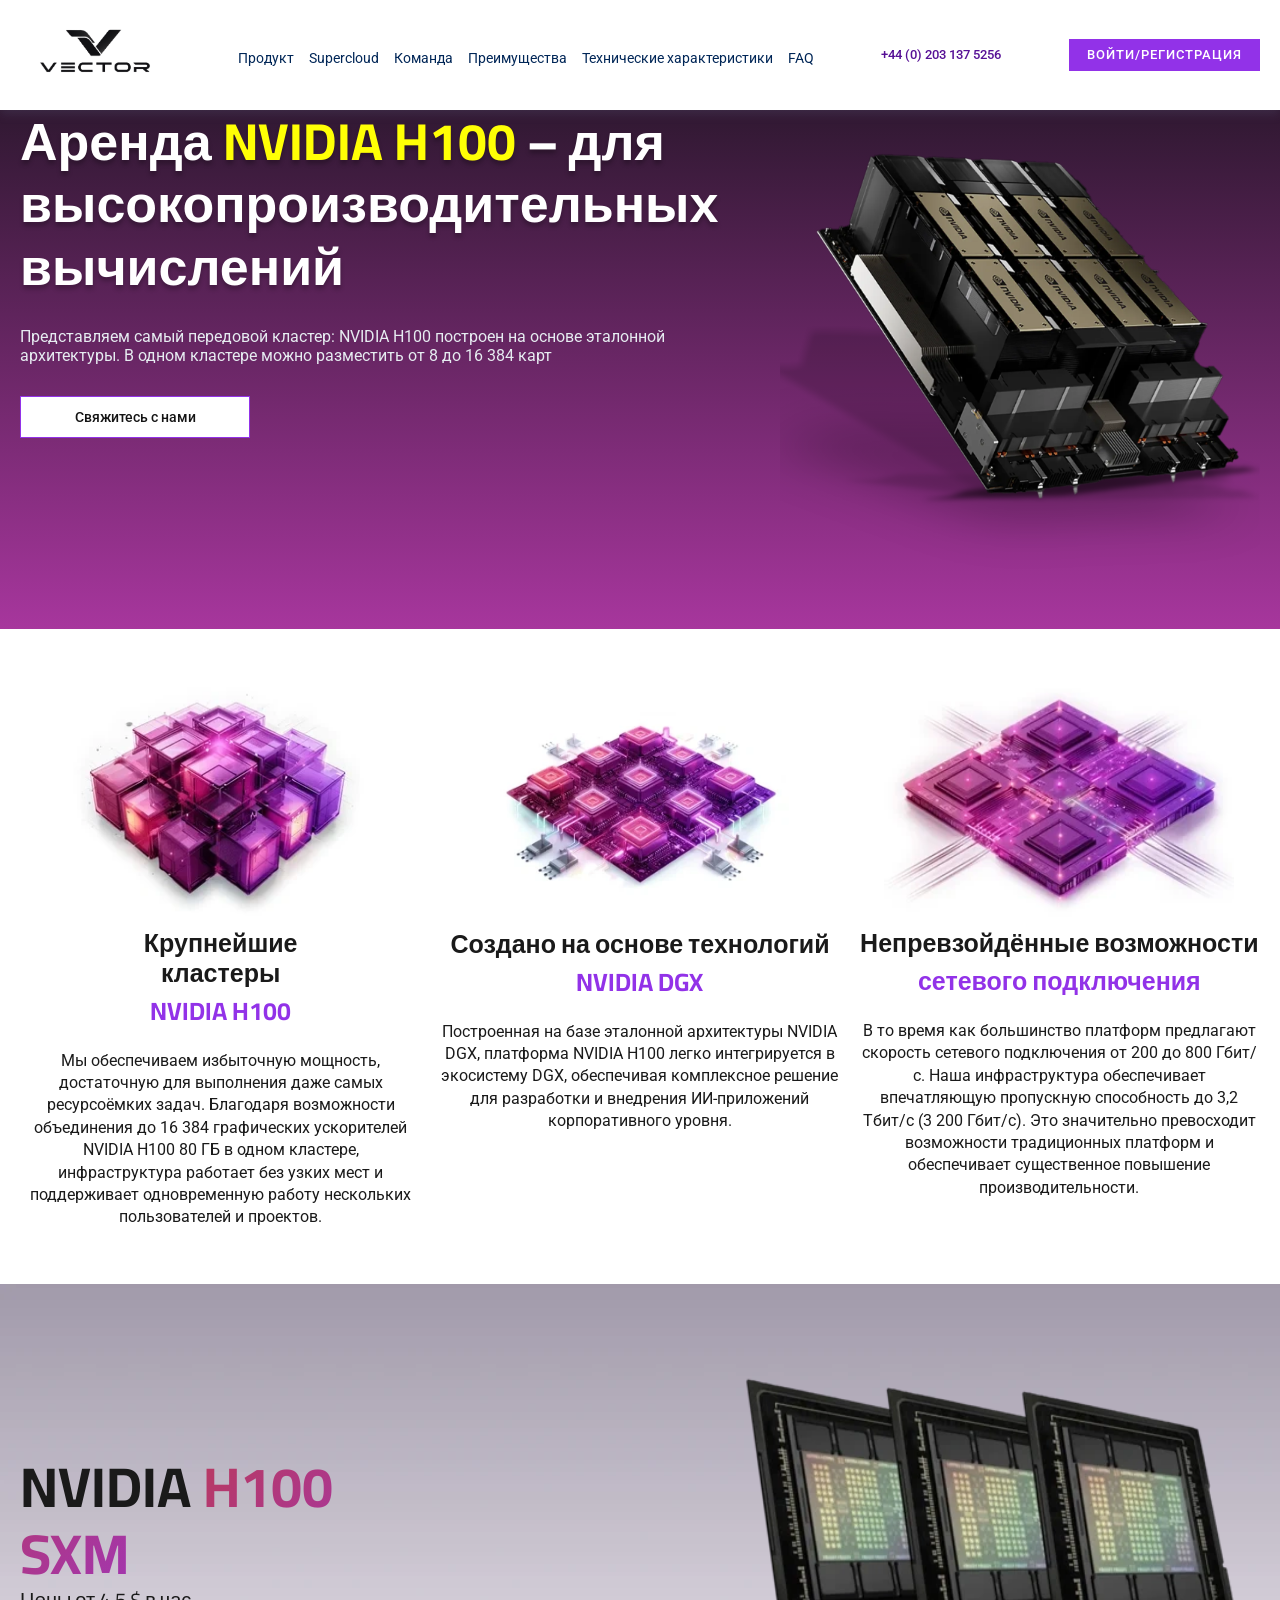
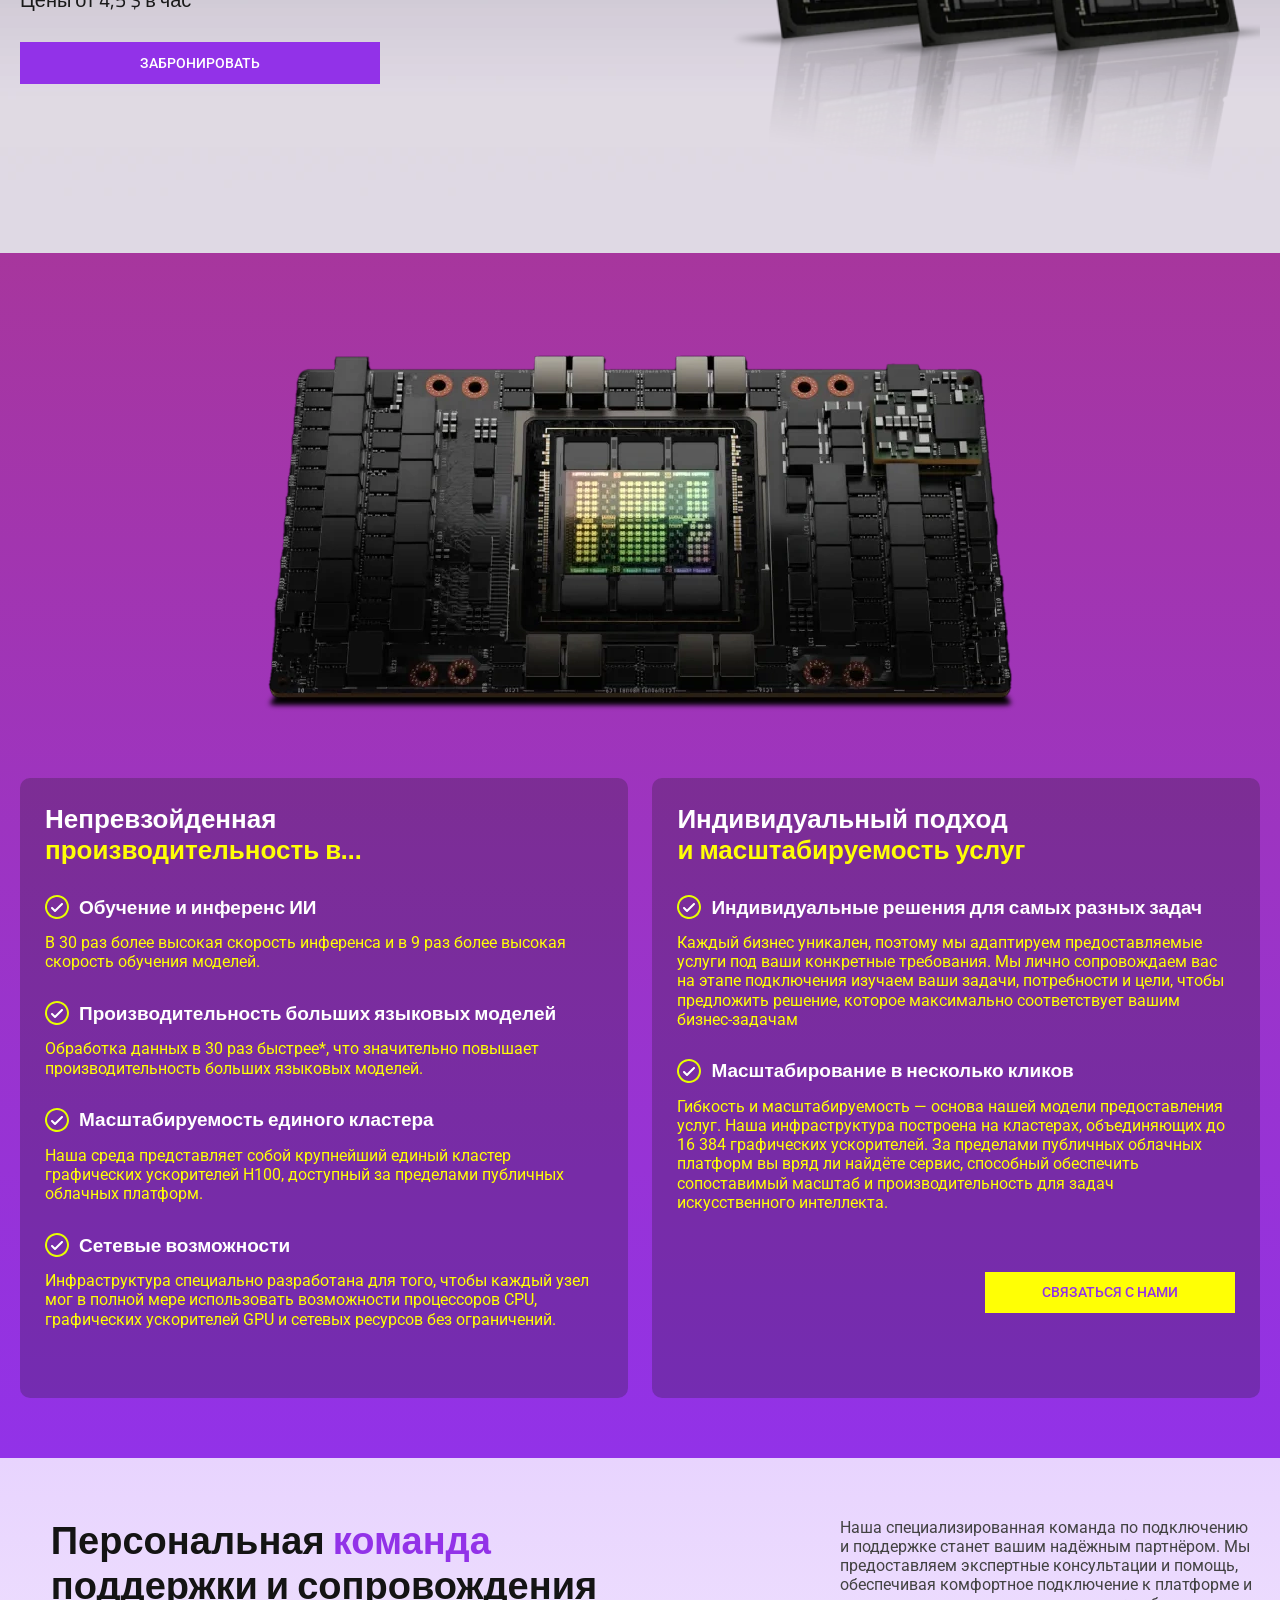
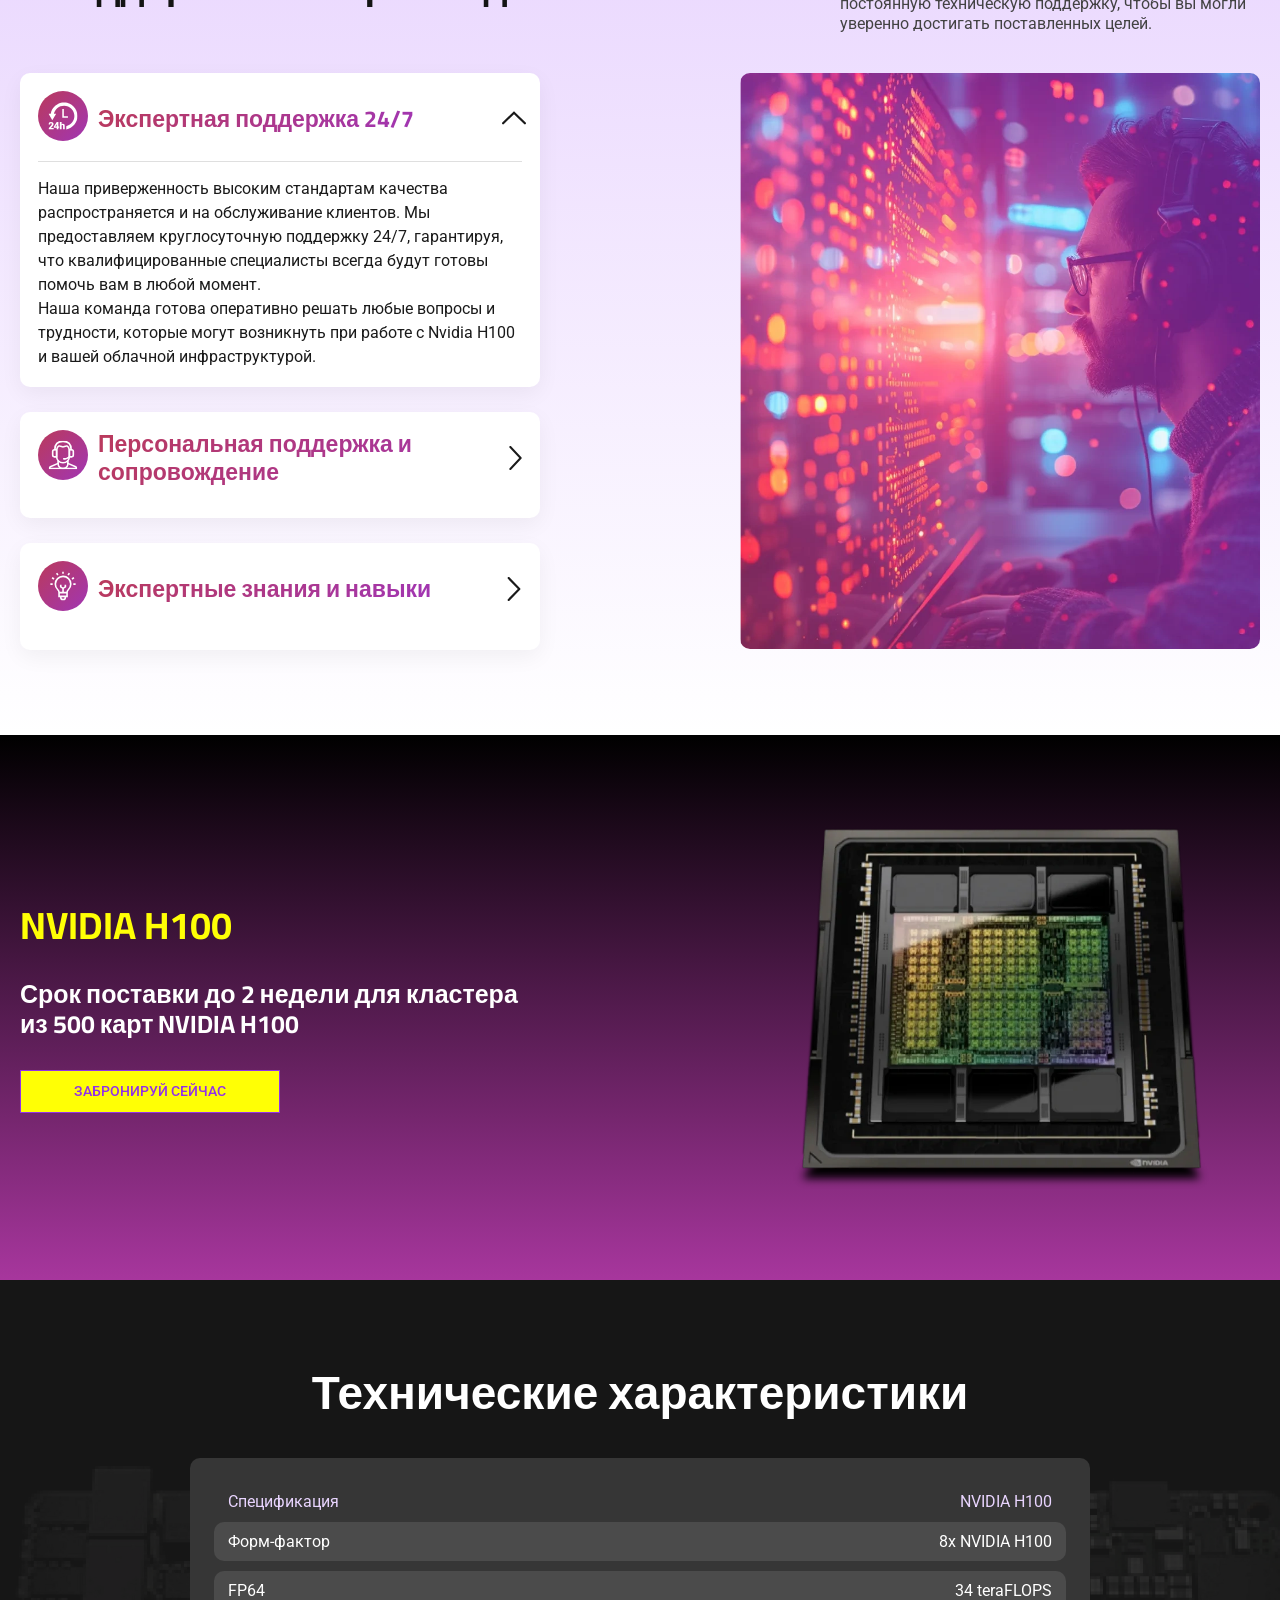
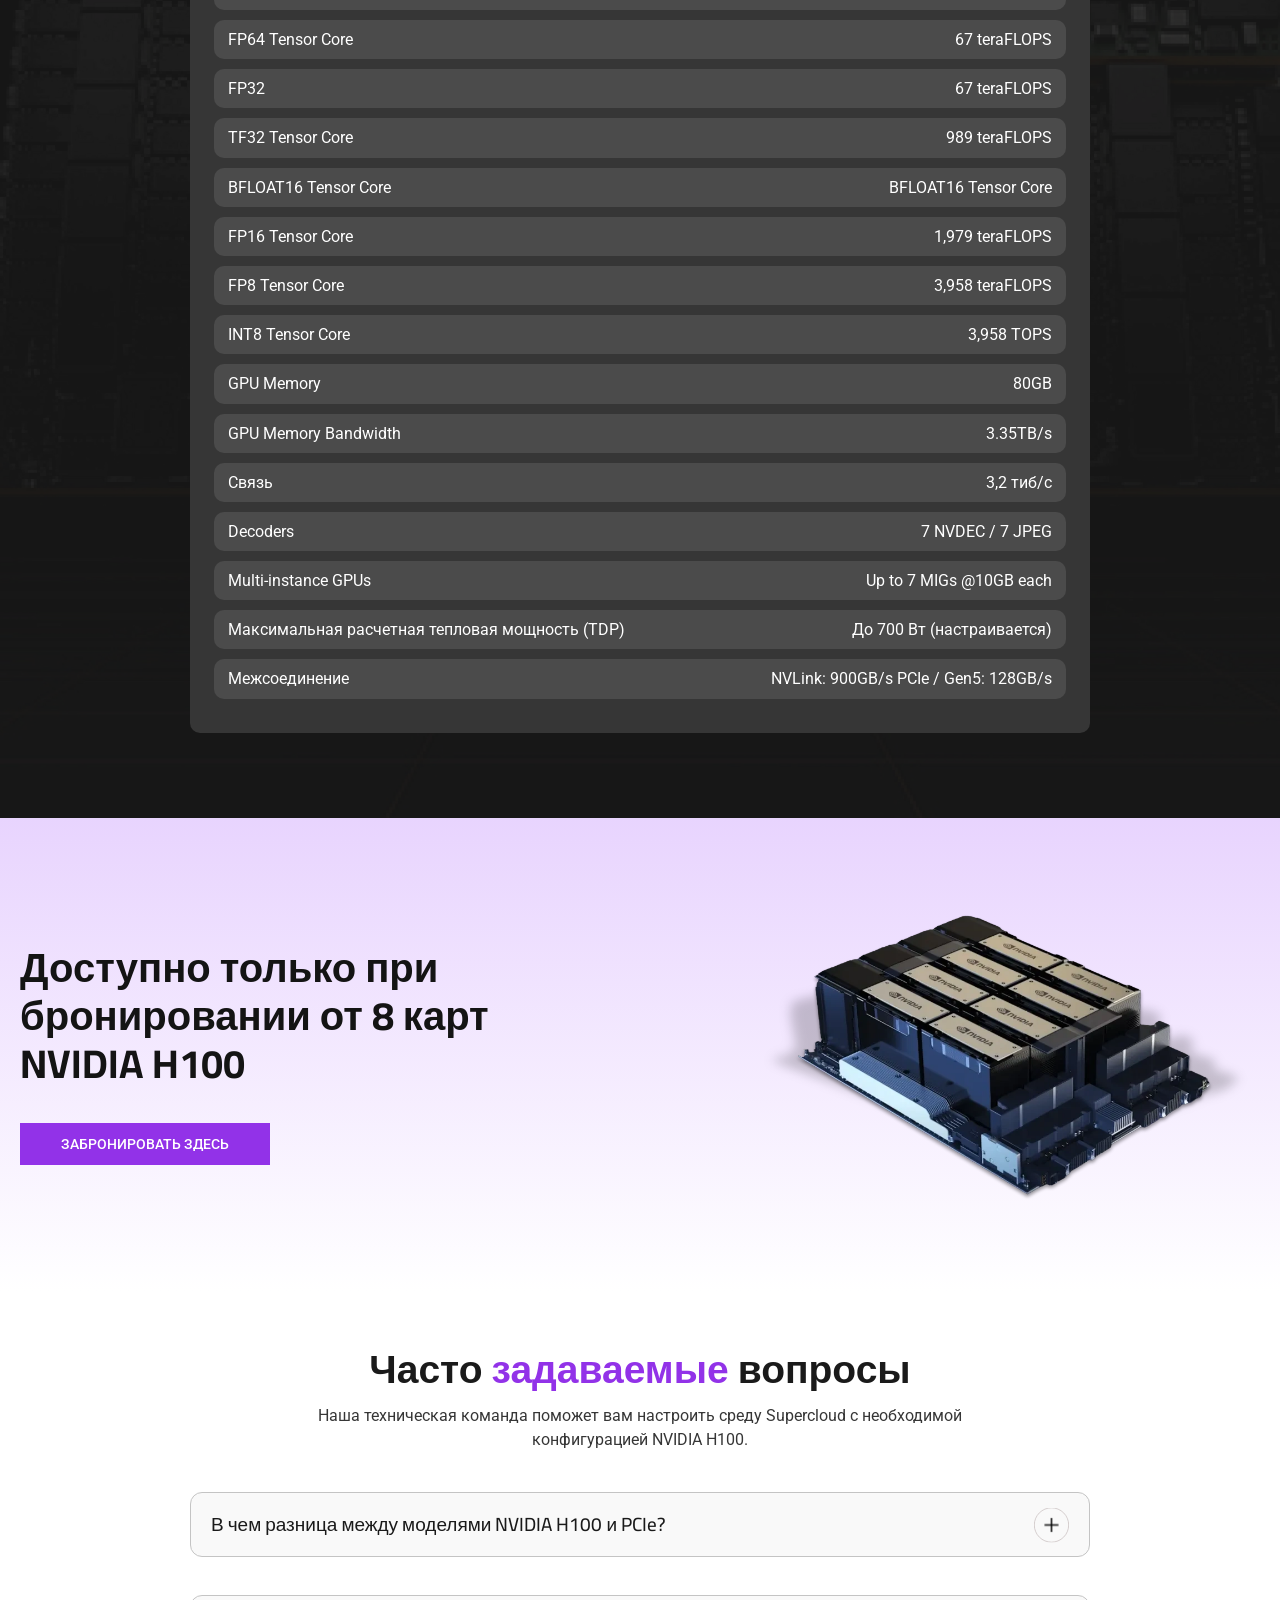
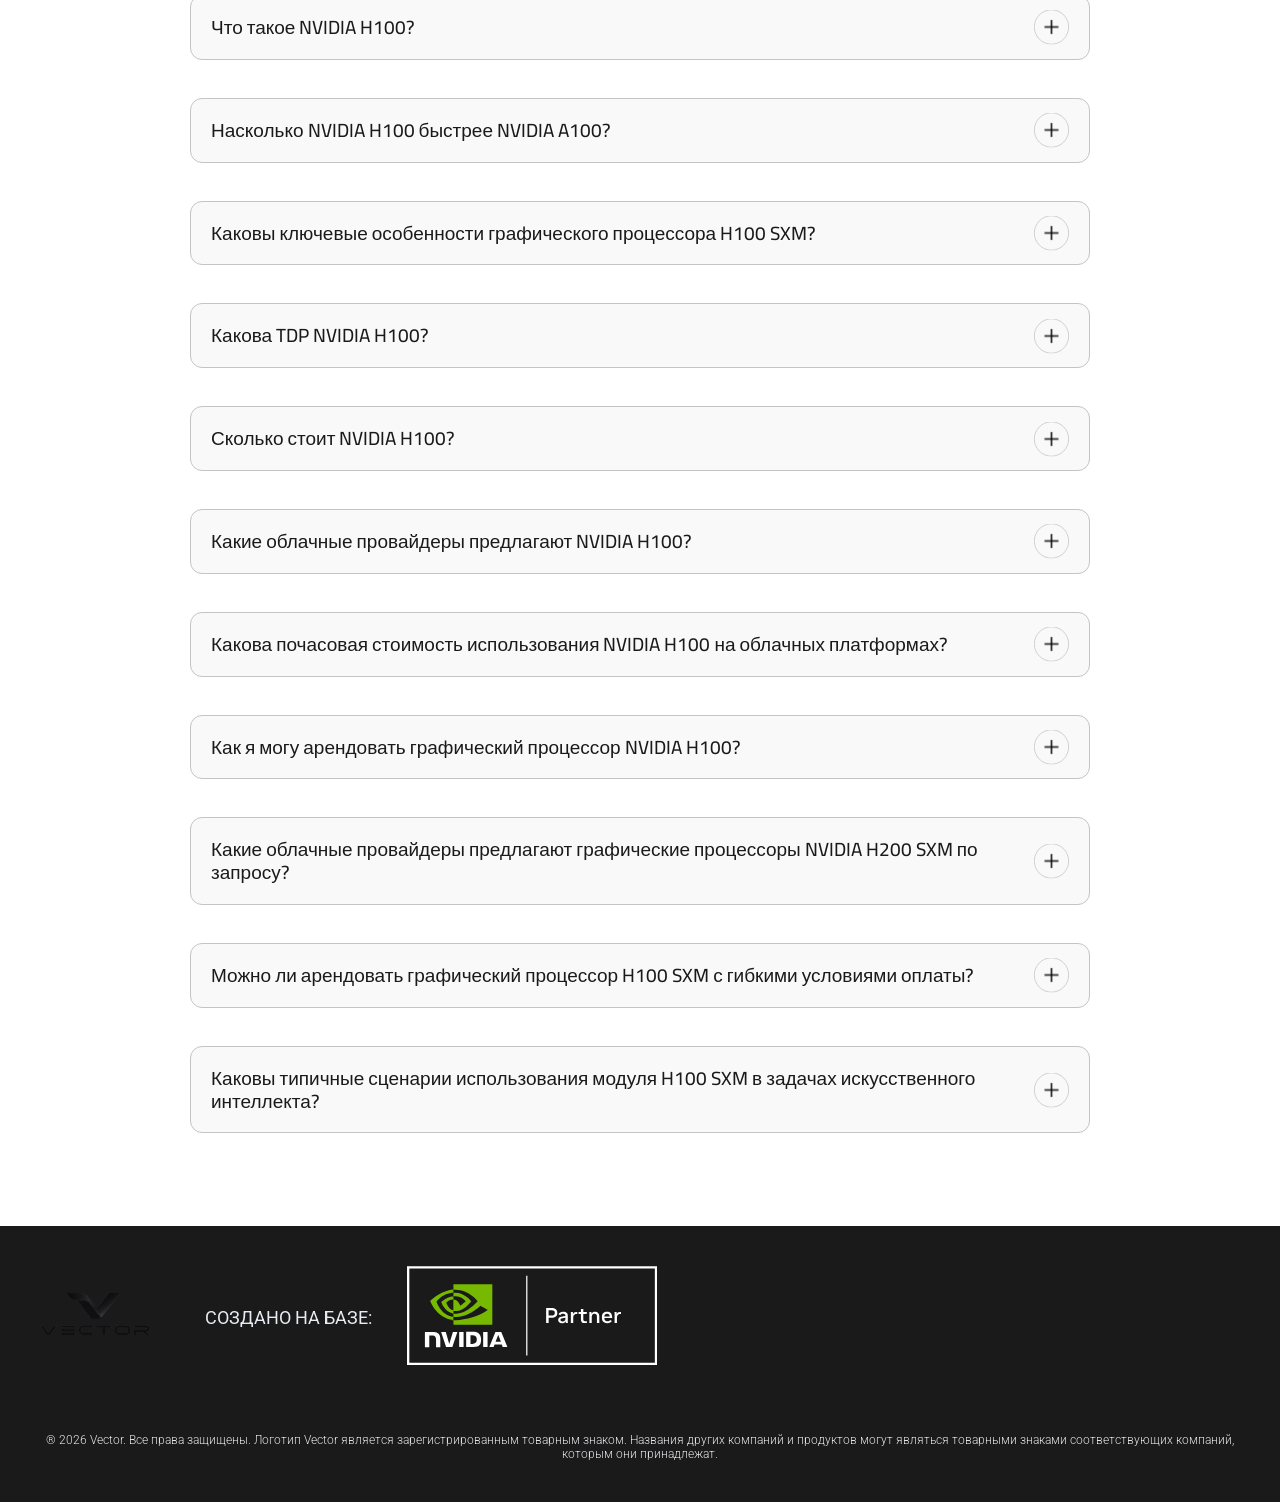
==== commit 10e765d1: "gdfg" ====
--- a/index.html
+++ b/index.html
@@ -15,7 +15,7 @@
         <div class="container">
             <div class="header__wrapper">
                 <a href="index.html" class="header__logo custom-logo">
-                    <img src="assets/icons/logo.webp" alt="логотип сайта">
+                    <img src="assets/icons/logo.webp" alt="логотип сайта" class="custom-logo">
                 </a>
                 <nav class="header__nav">
                     <ul>
@@ -246,48 +246,6 @@
             </div>
         </section>
         <!-- SECTION PERFORMANCE END -->
-        <!-- SECTION STORAGE START -->
-        <!-- <section class="storage" id="storage">
-            <div class="container">
-                <div class="storage__head">
-                    <h2 class="storage__title">Хранилище данных <span>Supercloud</span></h2>
-                    <p class="storage__descr">Платформа данных WEKA® предлагает комплексное интегрированное решение для управления данными, специально разработанное для сред Supercloud. Платформа поддерживает динамические конвейеры обработки данных, обеспечивая высокую производительность хранения и обработки информации на каждом этапе жизненного цикла данных: от загрузки и очистки до моделирования, обучения, проверки моделей и инференса (выполнения обученных моделей).</p>
-                </div>
-                <div class="srorage__wrapper">
-                    <div class="storage__item">
-                        <div class="storage__item-img">
-                            <img src="assets/icons/storage/storage-1.svg" alt="Масштабируемая производительность" loading="lazy" width="100" height="100">
-                        </div>
-                        <h3 class="storage__item-title">Масштабируемая <span>производительность</span></h3>
-                        <p class="storage__item-descr">Платформа WEKA Data Platform разработана для обеспечения высокой скорости ввода-вывода данных (I/O), минимальной задержки, а также эффективной работы с файлами небольшого размера и смешанными рабочими нагрузками. Всё это имеет решающее значение для ресурсоёмких приложений искусственного интеллекта.</p>
-                        <p class="storage__item-descr">Организации могут независимо и линейно масштабировать вычислительные ресурсы и объёмы хранилища в облаке, эффективно обрабатывая десятки миллионов и даже миллиарды файлов различных типов и размеров. Сертифицирована для NVIDIA DGX SuperPOD</p>
-                    </div>
-                    <div class="storage__item">
-                        <div class="storage__item-img">
-                            <img src="assets/icons/storage/storage-2.svg" alt="Масштабируемая производительность" loading="lazy" width="100" height="100">
-                        </div>
-                        <h3 class="storage__item-title">Упрощённое <span>управление данными</span></h3>
-                        <p class="storage__item-descr">Платформа поддерживает многопользовательскую работу, различные типы рабочих нагрузок, несколько уровней производительности и географически распределённое размещение данных. Единый интерфейс управления упрощает работу со сложными конвейерами обработки данных для ИИ в различных средах.</p>
-                    </div>
-                    <div class="storage__item">
-                        <div class="storage__item-img">
-                            <img src="assets/icons/storage/storage-3.svg" alt="Масштабируемая производительность" loading="lazy" width="100" height="100">
-                        </div>
-                        <h3 class="storage__item-title">Безопасность и <span>соответствие требованиям</span></h3>
-                        <p class="storage__item-descr">WEKA обеспечивает шифрование данных как при передаче, так и при хранении, гарантируя защиту конфиденциальной информации, используемой в ИИ, а также соответствие требованиям безопасности и нормативным стандартам.</p>
-                    </div>
-                    <div class="storage__item">
-                        <div class="storage__item-img">
-                            <img src="assets/icons/storage/storage-4.svg" alt="Масштабируемая производительность" loading="lazy" width="100" height="100">
-                        </div>
-                        <h3 class="storage__item-title">Эффективное <span>энергопотребление</span></h3>
-                        <p class="storage__item-descr">Платформа позволяет снизить энергопотребление и сократить выбросы углекислого газа за счёт уменьшения времени простоя конвейеров обработки данных, продления срока службы оборудования и переноса рабочих нагрузок в облако.</p>
-                        <p class="storage__item-descr">Платформу WEKA Data Platform можно использовать как часть инфраструктуры Supercloud или подключить в качестве дополнительной опции к стандартным облачным услугам Hyperstack. Она предоставляет общее хранилище данных NAS и объектное хранилище с поддержкой создания снимков (snapshots) и клонирования данных.</p>
-                    </div>
-                </div>
-            </div>
-        </section> -->
-        <!-- SECTION STORAGE END -->
         <!-- SECTION COMANDS START -->
         <section class="comands" id="comands">
             <div class="container">
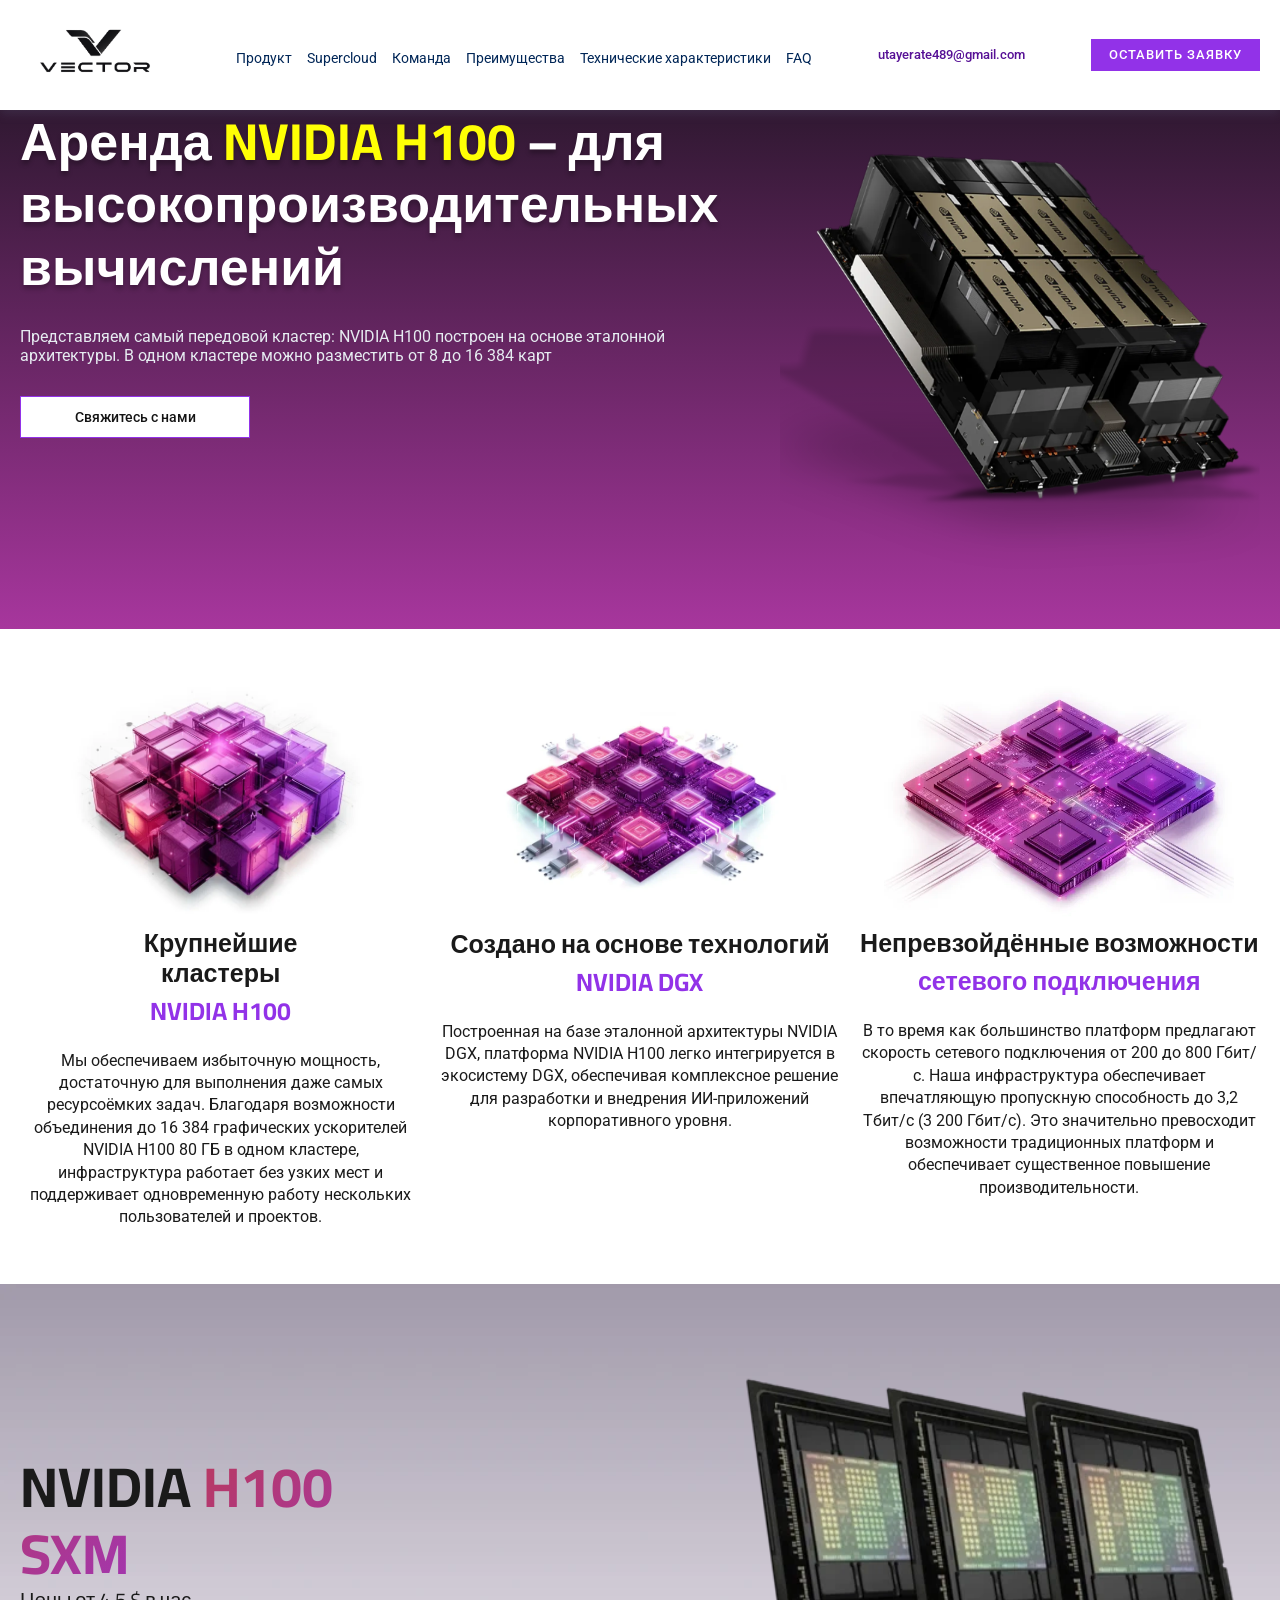
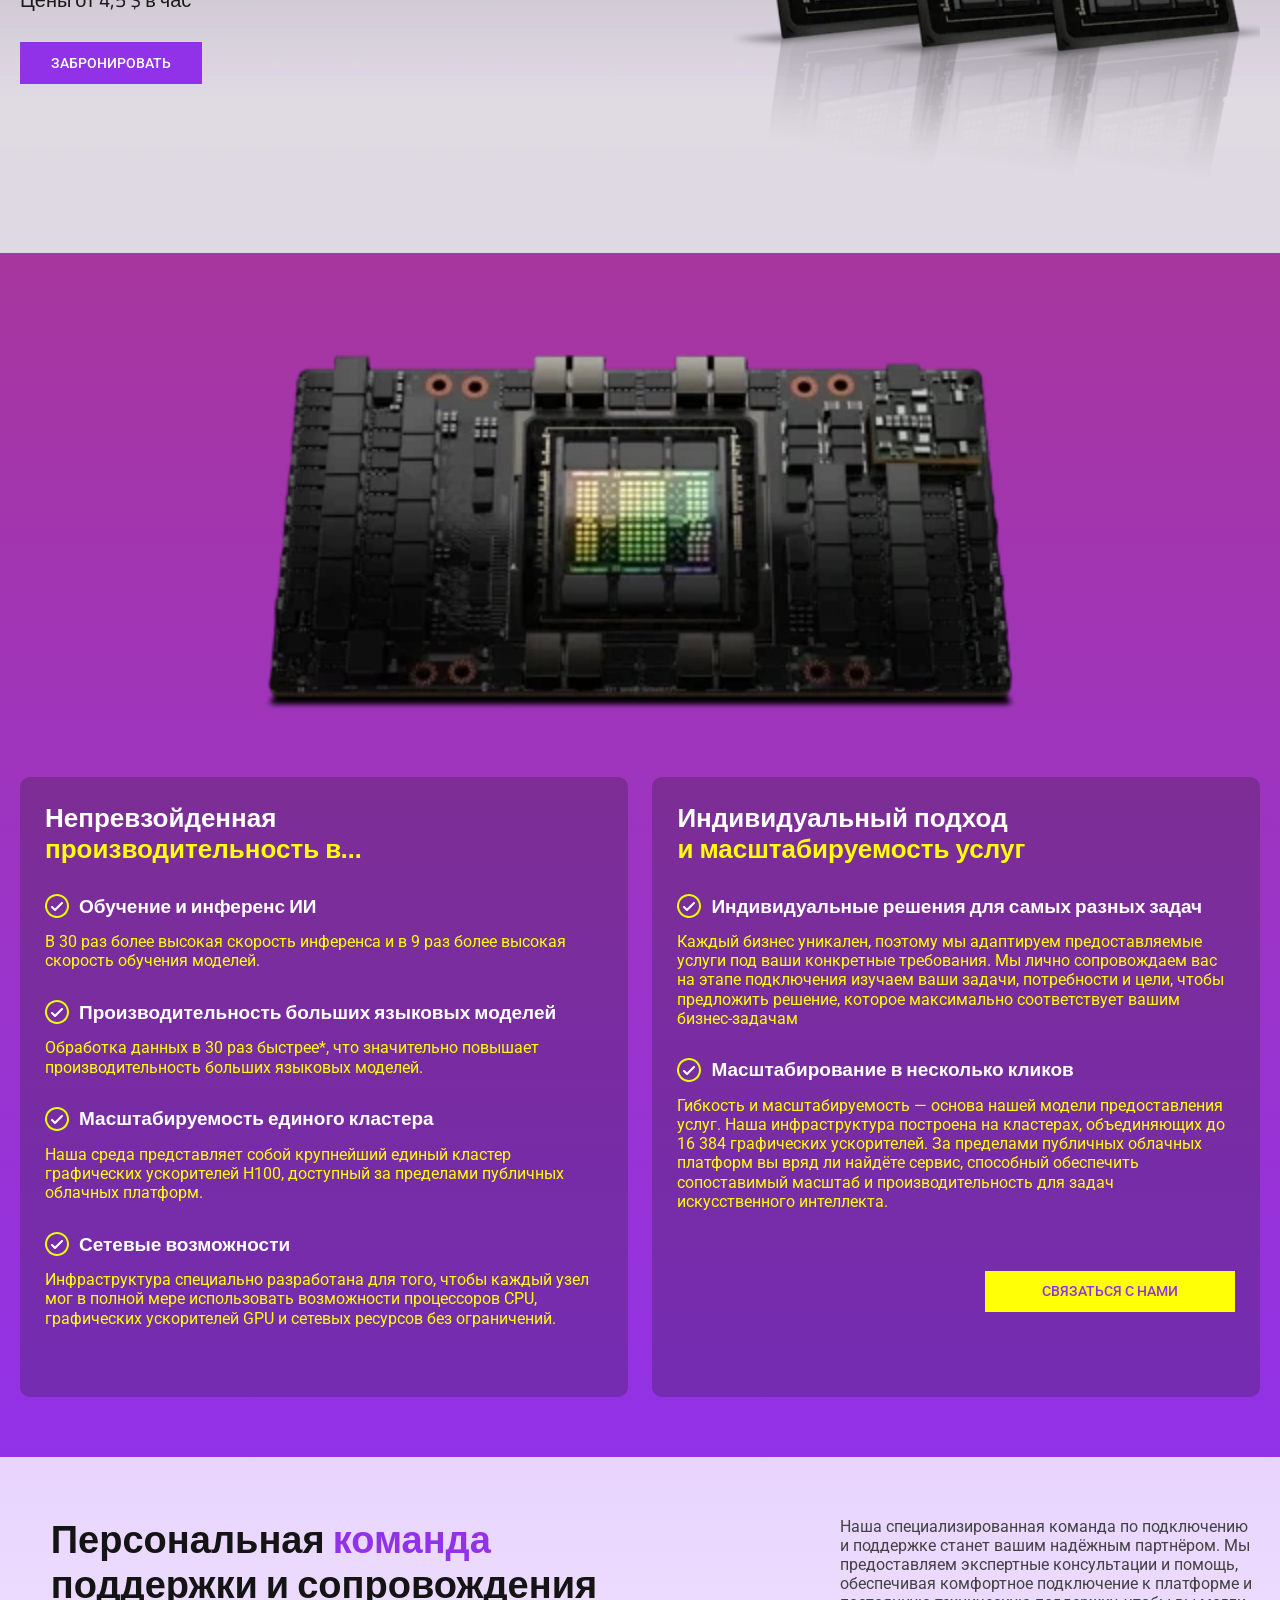
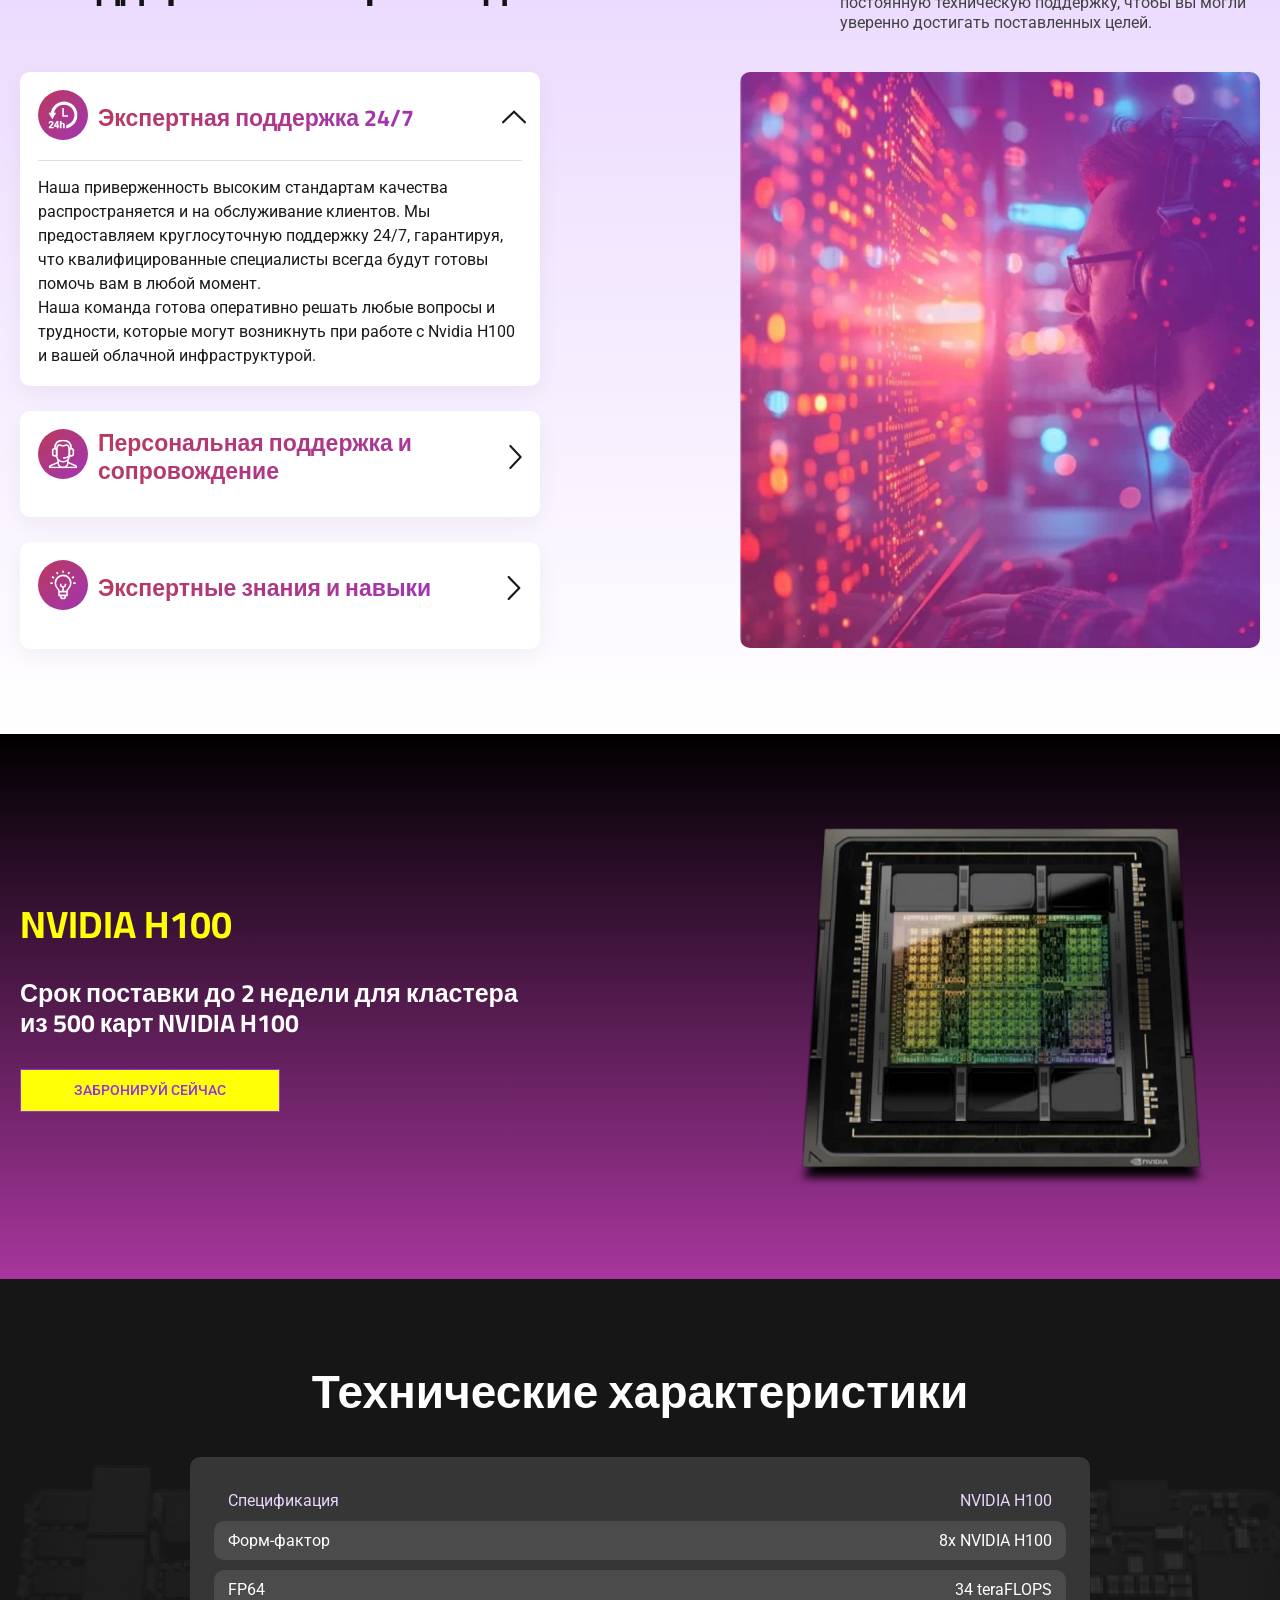
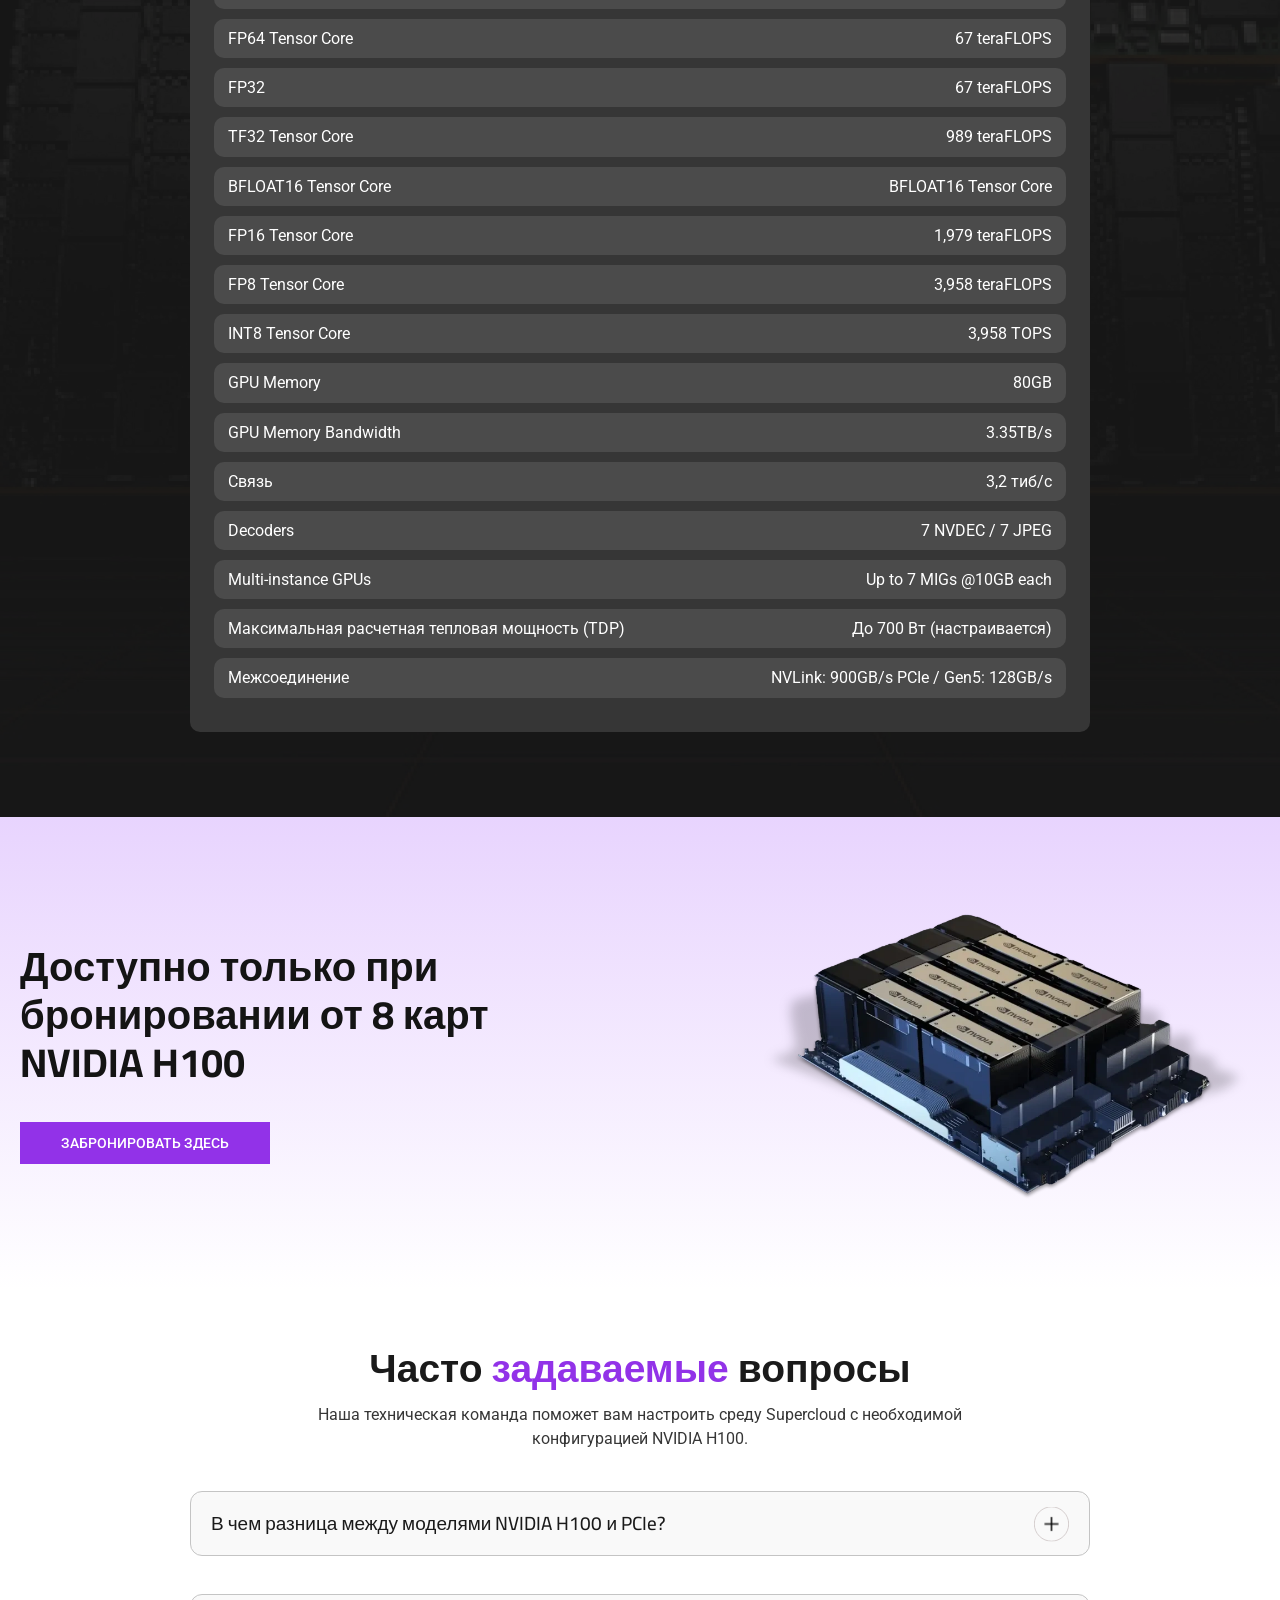
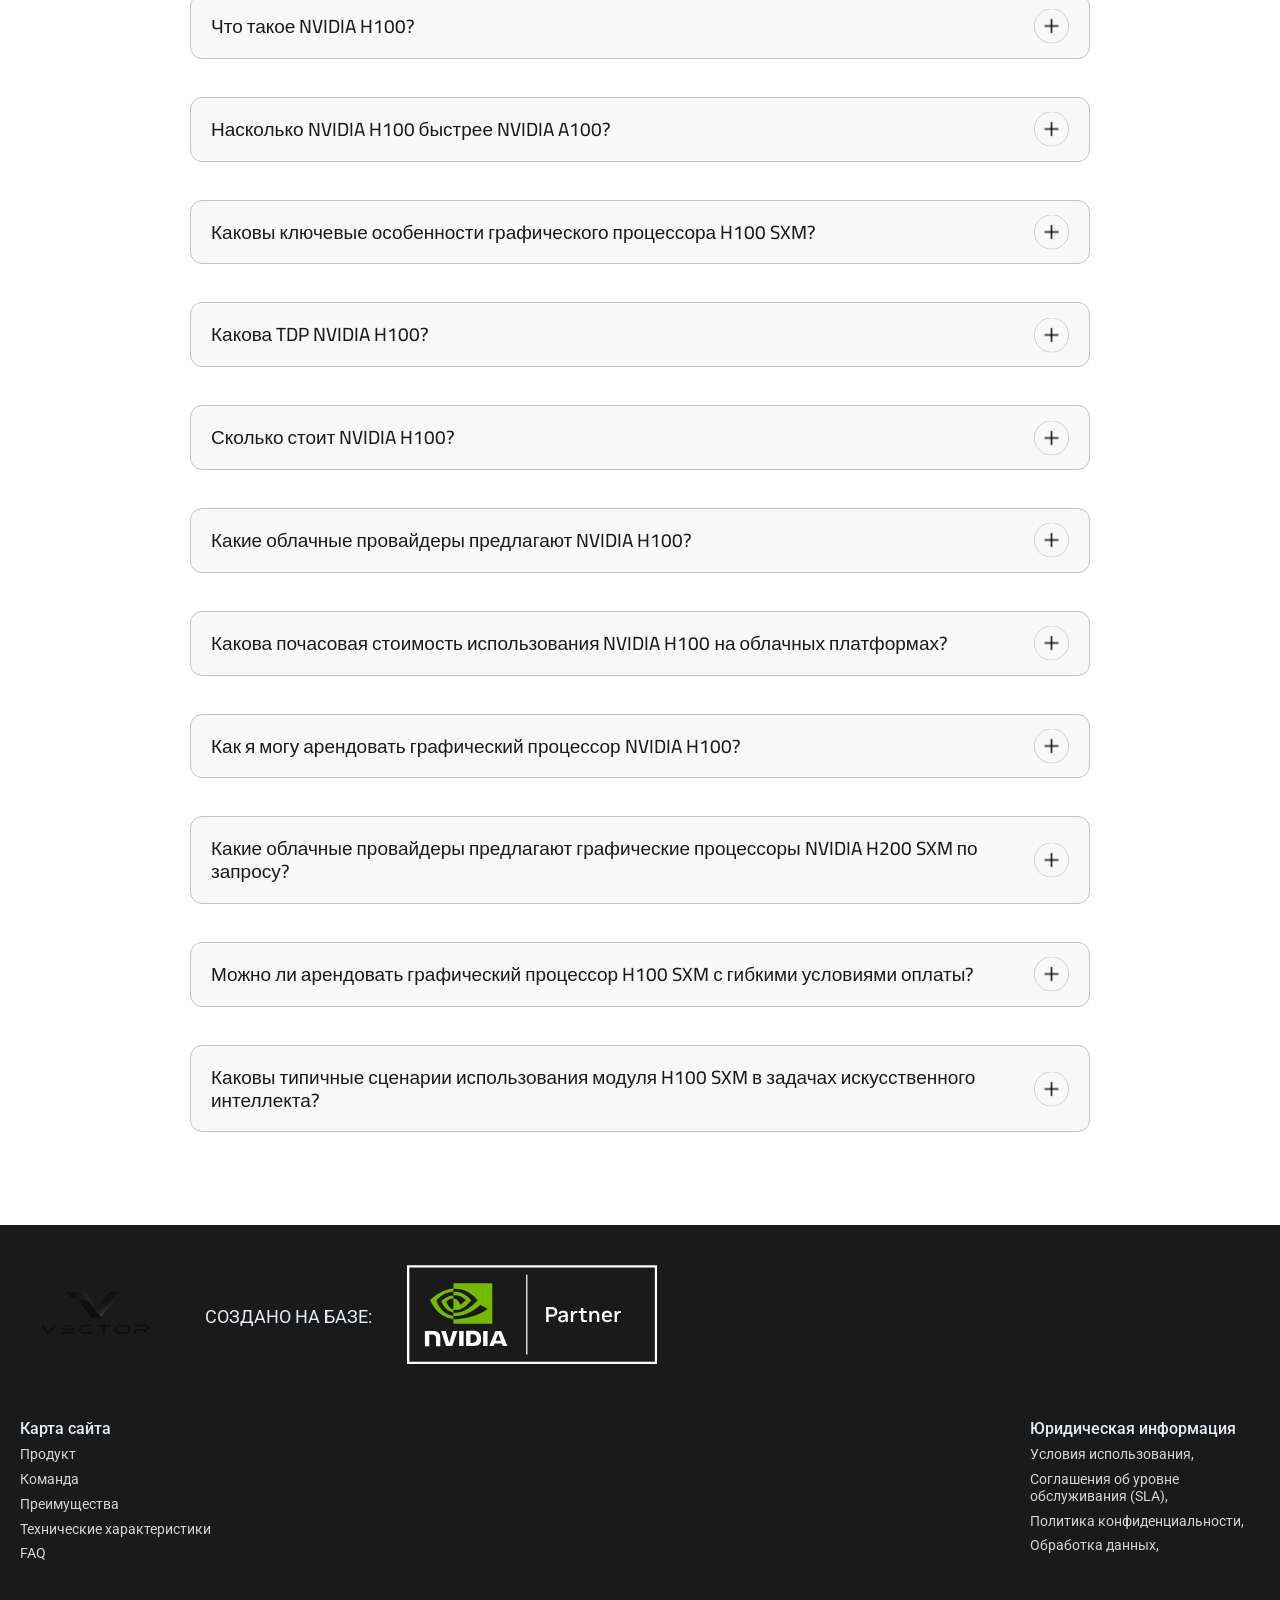
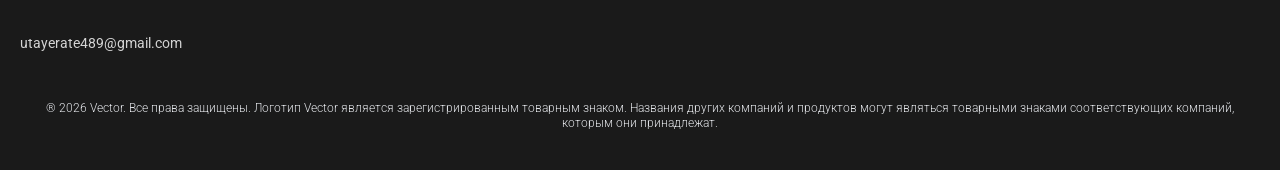
==== commit 46325dda: "gfdg" ====
--- a/index.html
+++ b/index.html
@@ -9,8 +9,116 @@
     <script src="assets/JS/tabs.js" defer></script>
     <script src="assets/JS/faq.js" defer></script>
     <script src="assets/JS/mobile-menu.js" defer></script>
+    <script src="assets/JS/modal.js" defer></script>
 </head>
 <body>
+    
+    <!-- MODAL START -->
+    
+    <div class="modal">
+        <div class="modal__overlay">
+            <div class="modal__content">
+
+                <button class="modal__close" type="button" aria-label="Закрыть окно">
+                    &times;
+                </button>
+
+                <!-- ФОРМА -->
+                <div class="modal__form-content">
+
+                    <div class="modal__head">
+                        <h2 class="modal__title">Оставить заявку</h2>
+                        <p class="modal__descr">
+                            Заполните форму, и наш специалист свяжется с вами
+                            в ближайшее время.
+                        </p>
+                    </div>
+
+                    <form class="modal__form" action="send.php" method="POST">
+
+                        <div class="modal__form-group">
+                            <label class="modal__label" for="modal-name">Ваше имя</label>
+                            <input
+                                class="modal__input"
+                                type="text"
+                                id="modal-name"
+                                name="name"
+                                placeholder="Введите ваше имя"
+                                autocomplete="name"
+                                required
+                            >
+                        </div>
+
+                        <div class="modal__form-group">
+                            <label class="modal__label" for="modal-email">Электронная почта</label>
+                            <input
+                                class="modal__input"
+                                type="email"
+                                id="modal-email"
+                                name="email"
+                                placeholder="Введите вашу почту"
+                                autocomplete="email"
+                                required
+                            >
+                        </div>
+
+                        <div class="modal__form-group">
+                            <label class="modal__label" for="modal-phone">Номер телефона</label>
+                            <input
+                                class="modal__input"
+                                type="tel"
+                                id="modal-phone"
+                                name="phone"
+                                placeholder="+7 (___) ___-__-__"
+                                autocomplete="tel"
+                                required
+                            >
+                        </div>
+
+                        <div class="modal__form-policy">
+                            <input
+                                class="modal__checkbox"
+                                type="checkbox"
+                                id="modal-policy"
+                                name="policy"
+                                required
+                            >
+
+                            <label class="modal__policy-text" for="modal-policy">
+                                Я согласен(а) с
+                                <a href="#" target="_blank">
+                                    политикой обработки персональных данных
+                                </a>
+                            </label>
+                        </div>
+
+                        <button class="modal__submit" type="submit">
+                            Отправить заявку
+                        </button>
+
+                    </form>
+
+                </div>
+
+                <!-- РЕЗУЛЬТАТ ОТПРАВКИ -->
+                <div class="modal__result" hidden>
+                    <div class="modal__result-icon"></div>
+
+                    <h2 class="modal__result-title"></h2>
+
+                    <p class="modal__result-text"></p>
+
+                    <button class="modal__result-btn" type="button">
+                        Закрыть
+                    </button>
+                </div>
+
+            </div>
+        </div>
+    </div>
+
+    <!-- MODAL END -->
+
     <header class="header">
         <div class="container">
             <div class="header__wrapper">
@@ -27,8 +135,8 @@
                         <li><a href="#faq">FAQ</a></li>
                     </ul>
                 </nav>
-                <a href="tel:+79999999999" class="header__phone">+44 (0) 203 137 5256</a>
-                <a href="#" class="header__btn">Войти/Регистрация</a>
+                <a href="mail-to:utayerate489@gmail.com" class="header__phone">utayerate489@gmail.com</a>
+                <a href="#" class="header__btn btn">Оставить заявку</a>
                 <div class="hamburger">
                     <span></span>
                     <span></span>
@@ -45,7 +153,7 @@
                     <div class="hero__info">
                         <h1 class="hero__title">Аренда  <span>NVIDIA H100</span> – для высокопроизводительных вычислений</h1>
                         <p class="hero__descr">Представляем самый передовой кластер: NVIDIA H100 построен на основе эталонной архитектуры. В одном кластере можно разместить от 8 до 16 384 карт</p>
-                        <a href="https://www.hyperstack.cloud/nvidia-hgx-sxm5-h100-reserve-now?__hstc=753710.f3a54245dcba2c39135dbd42c1485cb3.1794314618770.1794314618770.1794314618770.1&__hssc=753710.1.1794314618770&__hsfp=879ba1200d3a5a23675e26cdb82df7ec" target="_blank" rel="noopener noreferer" class="hero__btn">Свяжитесь с нами</a>
+                        <button class="hero__btn btn" type="button">Свяжитесь с нами</button>
                     </div>
                     <div class="hero__img">
                         <img src="assets/img/hero/hero.webp" alt="картинка видеокарты" width="540" height="515" loading="lazy">
@@ -132,7 +240,7 @@
                     <div class="product__info">
                         <h2 class="product__title">NVIDIA <span>H100 SXM</span></h2>
                         <p class="product__descr">Цены от 4,5 $ в час</p>
-                        <a href="#" target="_blank" rel="noopener noreferer" class="product__btn">Забронировать</a>
+                        <button class="product__btn btn" type="button">Забронировать</button>
                     </div>
                     <div class="product__img">
                             <picture>
@@ -238,7 +346,7 @@
                                 <p class="performance__list-descr">Гибкость и масштабируемость — основа нашей модели предоставления услуг. Наша инфраструктура построена на кластерах, объединяющих до 16 384 графических ускорителей. За пределами публичных облачных платформ вы вряд ли найдёте сервис, способный обеспечить сопоставимый масштаб и производительность для задач искусственного интеллекта.</p>
                             </div>
                             <!-- 2 END-->
-                            <a href="#" target="_blank" rel="noreferer noopener" class="performance__list-btn">Связаться с нами</a>
+                            <button class="performance__list-btn btn" type="button">Связаться с нами</button>
                         </div>
                     </div>
                     <!-- 2 BOX END -->
@@ -349,70 +457,6 @@
             </div>
         </section>
         <!-- SECTION COMANDS END -->
-        <!-- SECTION BENEFITS START -->
-        <!-- <section class="benefits" id="benefits">
-            <div class="container">
-                <h2 class="benefits__title">Преимущества NVIDIA H100</h2>
-                <a href="#" class="benefits__btn">Войти/Зарегистрироваться</a>
-                <div class="benefits__wrapper">
-                    <div class="benefits__item">
-                        <div class="benefits__item-head">
-                            <div class="benefits__item-img">
-                                <img src="assets/icons/benefits/benefits-1.webp" alt="Форм-фактор SXM" loading="lazy" width="36">
-                            </div>
-                            <h3 class="benefits__item-title">Форм-фактор SXM</h3>
-                        </div>
-                        <p class="benefits__item-desr">Высокоплотные конфигурации GPU, эффективное охлаждение и оптимизация энергопотребления благодаря передовому форм-фактору SXM.</p>
-                    </div>
-                    <div class="benefits__item">
-                        <div class="benefits__item-head">
-                            <div class="benefits__item-img">
-                                <img src="assets/icons/benefits/benefits-2.webp" alt="Эталонная архитектура DGX" loading="lazy" width="36">
-                            </div>
-                            <h3 class="benefits__item-title">Архитектура DGX</h3>
-                        </div>
-                        <p class="benefits__item-desr">Разработано на основе эталонной архитектуры DGX для удовлетворения высоких требований корпоративных приложений в области искусственного интеллекта (AI) и машинного обучения (Machine Learning).</p>
-                    </div>
-                    <div class="benefits__item">
-                        <div class="benefits__item-head">
-                            <div class="benefits__item-img">
-                                <img src="assets/icons/benefits/benefits-3.webp" alt="Масштабируемая архитектура" loading="lazy" width="36">
-                            </div>
-                            <h3 class="benefits__item-title">Масштабируемая архитектура</h3>
-                        </div>
-                        <p class="benefits__item-desr">Модульная архитектура обеспечивает гибкое масштабирование под растущие вычислительные потребности. Создана на базе кластеров, объединяющих до 5120 видеокарт H100</p>
-                    </div>
-                    <div class="benefits__item">
-                        <div class="benefits__item-head">
-                            <div class="benefits__item-img">
-                                <img src="assets/icons/benefits/benefits-4.webp" alt="TDP 700 ВтTDP 700 Вт" loading="lazy" width="36">
-                            </div>
-                            <h3 class="benefits__item-title">TDP 700 Вт</h3>
-                        </div>
-                        <p class="benefits__item-desr">В отличие от версии PCIe, ускоритель H100 SXM рассчитан на более высокий уровень тепловыделения (TDP), что делает его идеальным решением для самых ресурсоёмких задач искусственного интеллекта и высокопроизводительных вычислений (HPC), требующих максимальной вычислительной мощности.</p>
-                    </div>
-                    <div class="benefits__item">
-                        <div class="benefits__item-head">
-                            <div class="benefits__item-img">
-                                <img src="assets/icons/benefits/benefits-5.webp" alt="NVLink и NVSwitch" loading="lazy" width="36">
-                            </div>
-                            <h3 class="benefits__item-title">NVLink и NVSwitch</h3>
-                        </div>
-                        <p class="benefits__item-desr">Платформа HGX SXM5 H100 использует технологии NVLink и NVSwitch, обеспечивающие значительно более высокую пропускную способность межсоединений по сравнению с версией PCIe.</p>
-                    </div>
-                    <div class="benefits__item">
-                        <div class="benefits__item-head">
-                            <div class="benefits__item-img">
-                                <img src="assets/icons/benefits/benefits-6.webp" alt="NVLink и NVSwitch" loading="lazy" width="36">
-                            </div>
-                            <h3 class="benefits__item-title">Технология GPUDirect</h3>
-                        </div>
-                        <p class="benefits__item-desr">Ускоренная передача данных и повышение производительности: чтение и запись непосредственно в память GPU позволяют исключить лишнее копирование данных, снизить нагрузку на процессор и уменьшить задержки.</p>
-                    </div>
-                </div>
-            </div>
-        </section> -->
-        <!-- SECTION BENEFITS END -->
         <!-- SECTION GOOD START -->
         <section class="good" id="good">
             <div class="container">
@@ -420,7 +464,7 @@
                     <div class="good__info">
                         <h2 class="good__info-title">NVIDIA H100</h2>
                         <p class="good__info-descr">Срок поставки до 2 недели для кластера из 500 карт NVIDIA H100</p>
-                        <a href="#" target="_blank" rel="nopener noreferer" class="good__btn">Забронируй сейчас</a>
+                        <button class="good__btn btn" type="button">Забронируй сейчас</button>
                     </div>
                     <div class="good__img">
                         <picture>
@@ -531,7 +575,7 @@
                 <div class="reservation__wrapper">
                     <div class="reservation__info">
                         <h2 class="reservation__title">Доступно только при бронировании от 8 карт NVIDIA H100</h2>
-                        <a href="#" class="reservation__btn" target="_blank" rel="noopener noreferer">Забронировать здесь</a>
+                        <button class="reservation__btn btn">Забронировать здесь</button>
                     </div>
                     <div class="reservation__img">
                         <picture>
@@ -692,77 +736,17 @@
                         <img src="assets/icons/footer/NVIDEA.svg" alt="логотип nvidea" width="312" height="58" loading="lazy">
                     </a>
                 </div>
-                <!-- <div class="footer__address">
-                    <div class="footer__addres-list">
-                        <h4 class="footer__address-title">Великобритания (головной офис)</h4>
-                        <div class="footer__address-item">TechSpace,</div>
-                        <div class="footer__address-item">9–13, улица Сент-Эндрю, 3-й этаж,</div>
-                        <div class="footer__address-item">Лондон EC4A 3AF,</div>
-                        <div class="footer__address-item">Великобритания.</div>
-                    </div>
-                    <div class="footer__addres-list">
-                        <h4 class="footer__address-title">зарегистрированный офис</h4>
-                        <div class="footer__address-item">6-й этаж, улица Грешем, 99,</div>
-                        <div class="footer__address-item">Лондон EC2V 7NG,</div>
-                        <div class="footer__address-item">Великобритания.</div>
-                    </div>
-                    <div class="footer__addres-list">
-                        <h4 class="footer__address-title">Испания</h4>
-                        <div class="footer__address-item">Национальная автомагистраль N-340,</div>
-                        <div class="footer__address-item">176-й км,</div>
-                        <div class="footer__address-item">помещение C-12,</div>
-                        <div class="footer__address-item">Марбелья, 29600,</div>
-                        <div class="footer__address-item">Малага.</div>
-                    </div>
-                </div> -->
-                <!-- <div class="footer__solutions">
-                    <div class="footer__solutions-list">
-                        <h4 class="footer__solutions-title">Решения</h4>
-                        <a href="#" target="_blank" rel="noopener noreferer" class="footer__solutions-item">AI,</a>
-                        <a href="#" target="_blank" rel="noopener noreferer" class="footer__solutions-item">Рендеринг,</a>
-                        <a href="#" target="_blank" rel="noopener noreferer" class="footer__solutions-item">Машинное обучение,</a>
-                        <a href="#" target="_blank" rel="noopener noreferer"  class="footer__solutions-item">Глубокое обучение,</a>
-                        <a href="#" target="_blank" rel="noopener noreferer" class="footer__solutions-item">Виртуальные рабочие станции,</a>
-                        <a href="#" target="_blank" rel="noopener noreferer" class="footer__solutions-item">Высокопроизводительные вычисления,</a>
-                        <a href="#" target="_blank" rel="noopener noreferer" class="footer__solutions-item">Симуляции и визуализация,</a>
-                        <a href="#" target="_blank" rel="noopener noreferer"  class="footer__solutions-item">Аналитика данных,</a>
-                    </div>
-                    <div class="footer__solutions-list">
-                        <h4 class="footer__solutions-title">Ресурсы</h4>
-                        <a href="#" target="_blank" rel="noopener noreferer" class="footer__solutions-item">Блог,</a>
-                        <a href="#" target="_blank" rel="noopener noreferer" class="footer__solutions-item">Руководства и инструкции,</a>
-                        <a href="#" target="_blank" rel="noopener noreferer" class="footer__solutions-item">Истории успеха,</a>
-                        <a href="#" target="_blank" rel="noopener noreferer"  class="footer__solutions-item">Тесты производительности,</a>
-                    </div>
-                </div> -->
-                <!-- <div class="footer__sitemap">
-                    <div class="footer__sitemap-list">
-                        <h4 class="footer__sitemap-title">Карта сайта</h4>
-                        <a href="#" target="_blank" rel="noopener noreferer" class="footer__sitemap-item">Главная страница,</a>
-                        <a href="#" target="_blank" rel="noopener noreferer" class="footer__sitemap-item">Почему Hyperstack,</a>
-                        <a href="#" target="_blank" rel="noopener noreferer" class="footer__sitemap-item">Цены на GPU,</a>
-                        <a href="#" target="_blank" rel="noopener noreferer"  class="footer__sitemap-item">Ресурсы,</a>
-                        <a href="#" target="_blank" rel="noopener noreferer" class="footer__sitemap-item">Документация,</a>
-                        <a href="#" target="_blank" rel="noopener noreferer" class="footer__sitemap-item">Тесты производительности,</a>
-                        <a href="#" target="_blank" rel="noopener noreferer" class="footer__sitemap-item">Карьера,</a>
-                        <a href="#" target="_blank" rel="noopener noreferer" class="footer__sitemap-item">Контакты,</a>
-                        <a href="#" target="_blank" rel="noopener noreferer"  class="footer__sitemap-item">Войти,</a>
-                        <a href="#" target="_blank" rel="noopener noreferer" class="footer__sitemap-item">О компании,</a>
-                        <a href="#" target="_blank" rel="noopener noreferer" class="footer__sitemap-item">Программа Bug Bounty,</a>
-                        <a href="#" target="_blank" rel="noopener noreferer" class="footer__sitemap-item">Безопасность,</a>
-                    </div>
-                </div> -->
-                <!-- <div class="footer__right">
+                <div class="footer__center">
                     <div class="footer__right-list">
-                        <h4 class="footer__right-title">Продукты</h4>
-                        <a href="#" target="_blank" rel="noopener noreferer" class="footer__right-item">NVIDIA HGX SXM5 H100,</a>
-                        <a href="#" target="_blank" rel="noopener noreferer" class="footer__right-item">NVIDIA H100 PCIe,</a>
-                        <a href="#" target="_blank" rel="noopener noreferer" class="footer__right-item">NVIDIA A100,</a>
-                        <a href="#" target="_blank" rel="noopener noreferer" class="footer__right-item">NVIDIA L40,</a>
-                        <a href="#" target="_blank" rel="noopener noreferer" class="footer__right-item">NVIDIA RTX A6000,</a>
-                        <a href="#" target="_blank" rel="noopener noreferer" class="footer__right-item">NVIDIA HGX B200,</a>
-                        <a href="#" target="_blank" rel="noopener noreferer" class="footer__right-item">NVIDIA H200 SXM,</a>
-                    </div>
+                        <h4 class="footer__right-title">Карта сайта</h4>
+                        <a href="#"  class="footer__right-item">Продукт</a>
+                        <a href="#"  class="footer__right-item">Команда</a>
+                        <a href="#"  class="footer__right-item">Преимущества</a>
+                        <a href="#"  class="footer__right-item">Технические характеристики</a>
+                        <a href="#"  class="footer__right-item">FAQ</a>
+                    </div>
+                </div>
+                <div class="footer__right">
                     <div class="footer__right-list">
                         <h4 class="footer__right-title">Юридическая информация</h4>
                         <a href="#" target="_blank" rel="noopener noreferer" class="footer__right-item">Условия использования,</a>
@@ -770,43 +754,11 @@
                         <a href="#" target="_blank" rel="noopener noreferer" class="footer__right-item">Политика конфиденциальности,</a>
                         <a href="#" target="_blank" rel="noopener noreferer" class="footer__right-item">Обработка данных,</a>
                     </div>
-                </div> -->
-            </div>
-            <!-- <div class="footer__social">
-                <a href="https://www.linkedin.com/showcase/hyperstackshowcasepage" target="_blank" rel="noopener noreferer" class="footer__social-link">
-                    <svg xmlns="http://www.w3.org/2000/svg" width="32" height="32" viewBox="0 0 32 32" fill="none">
-                        <g clip-path="url(#clip0_1204_594)">
-                        <path d="M29.5 0H2.5C1.11875 0 0 1.11875 0 2.5V29.5C0 30.8813 1.11875 32 2.5 32H29.5C30.8813 32 32 30.8813 32 29.5V2.5C32 1.11875 30.8813 0 29.5 0ZM11.525 22.6938H8.40625V12.7125H11.525V22.6938ZM9.88125 11.4625H9.85625C8.725 11.4625 7.99375 10.7 7.99375 9.73125C7.99375 8.74375 8.75 8 9.9 8C11.05 8 11.7563 8.74375 11.7812 9.73125C11.7875 10.6938 11.0563 11.4625 9.88125 11.4625ZM24 22.6938H20.4625V17.5312C20.4625 16.1812 19.9125 15.2563 18.6938 15.2563C17.7625 15.2563 17.2437 15.8813 17.0063 16.4813C16.9188 16.6938 16.9312 16.9937 16.9312 17.3V22.6938H13.425C13.425 22.6938 13.4688 13.5437 13.425 12.7125H16.9312V14.2812C17.1375 13.5938 18.2563 12.6187 20.0438 12.6187C22.2625 12.6187 24 14.0562 24 17.1437V22.6938Z" fill="#9233E9"></path>
-                        </g>
-                        <defs>
-                        <clipPath id="clip0_1204_594">
-                            <rect width="32" height="32" fill="white"></rect>
-                        </clipPath>
-                        </defs>
-                    </svg>
-                </a>
-
-                <a href="https://twitter.com/Hyperstackcloud" target="_blank" rel="noopener noreferer" class="footer__social-link">
-                    <svg xmlns="http://www.w3.org/2000/svg" width="32" height="32" viewBox="0 0 32 32" fill="none">
-                        <rect width="32" height="32" rx="3" fill="#9233E9"></rect>
-                        <path d="M18.524 14.7756L24.481 8H23.0696L17.8948 13.882L13.7647 8H9L15.2469 16.8953L9 24H10.4114L15.8728 17.787L20.2353 24H25L18.524 14.7756ZM16.5902 16.9734L15.9563 16.0871L10.9204 9.04117H13.0887L17.154 14.7296L17.7852 15.6159L23.0689 23.0096H20.9006L16.5902 16.9734Z" fill="#171717"></path>
-                    </svg>
-                </a>
-
-                <a href="https://www.youtube.com/@Hyperstackcloud" target="_blank" rel="noopener noreferer" class="footer__social-link">
-                    <svg xmlns="http://www.w3.org/2000/svg" width="32" height="32" viewBox="0 0 32 32" fill="none">
-                        <g clip-path="url(#clip0_1204_599)">
-                        <path d="M13.8687 19.0812L19.1062 16.0062L13.8687 12.9312V19.0812Z" fill="#9233E9"></path>
-                        <path d="M29.5 0H2.5C1.11875 0 0 1.11875 0 2.5V29.5C0 30.8813 1.11875 32 2.5 32H29.5C30.8813 32 32 30.8813 32 29.5V2.5C32 1.11875 30.8813 0 29.5 0ZM24 18.8625C24 21.6187 21.2437 21.6187 21.2437 21.6187H10.7563C8 21.6187 8 18.8625 8 18.8625V13.1437C8 10.3875 10.7563 10.3875 10.7563 10.3875H21.2437C24 10.3875 24 13.1437 24 13.1437V18.8625Z" fill="#9233E9"></path>
-                        </g>
-                        <defs>
-                        <clipPath id="clip0_1204_599">
-                            <rect width="32" height="32" fill="white"></rect>
-                        </clipPath>
-                        </defs>
-                    </svg>
-                </a>
-            </div> -->
+                </div>
+            </div>
+            <div class="footer__social">
+                <a href="mail-to:utayerate489@gmail.com" target="_blank" rel="noopener noreferer" class="footer__social-item">utayerate489@gmail.com</a>
+            </div>
             <p class="footer__copy">® 2026 Vector. Все права защищены. Логотип Vector является зарегистрированным товарным знаком. Названия других компаний и продуктов могут являться товарными знаками соответствующих компаний, которым они принадлежат.</p>
         </div>
     </footer>
--- a/assets/css/basic/style.css
+++ b/assets/css/basic/style.css
@@ -15,4 +15,5 @@
 @import '../block/specifications.css';
 @import '../block/reservation.css';
 @import '../block/faq.css';
-@import '../block/footer.css';+@import '../block/footer.css';
+@import '../block/modal.css';
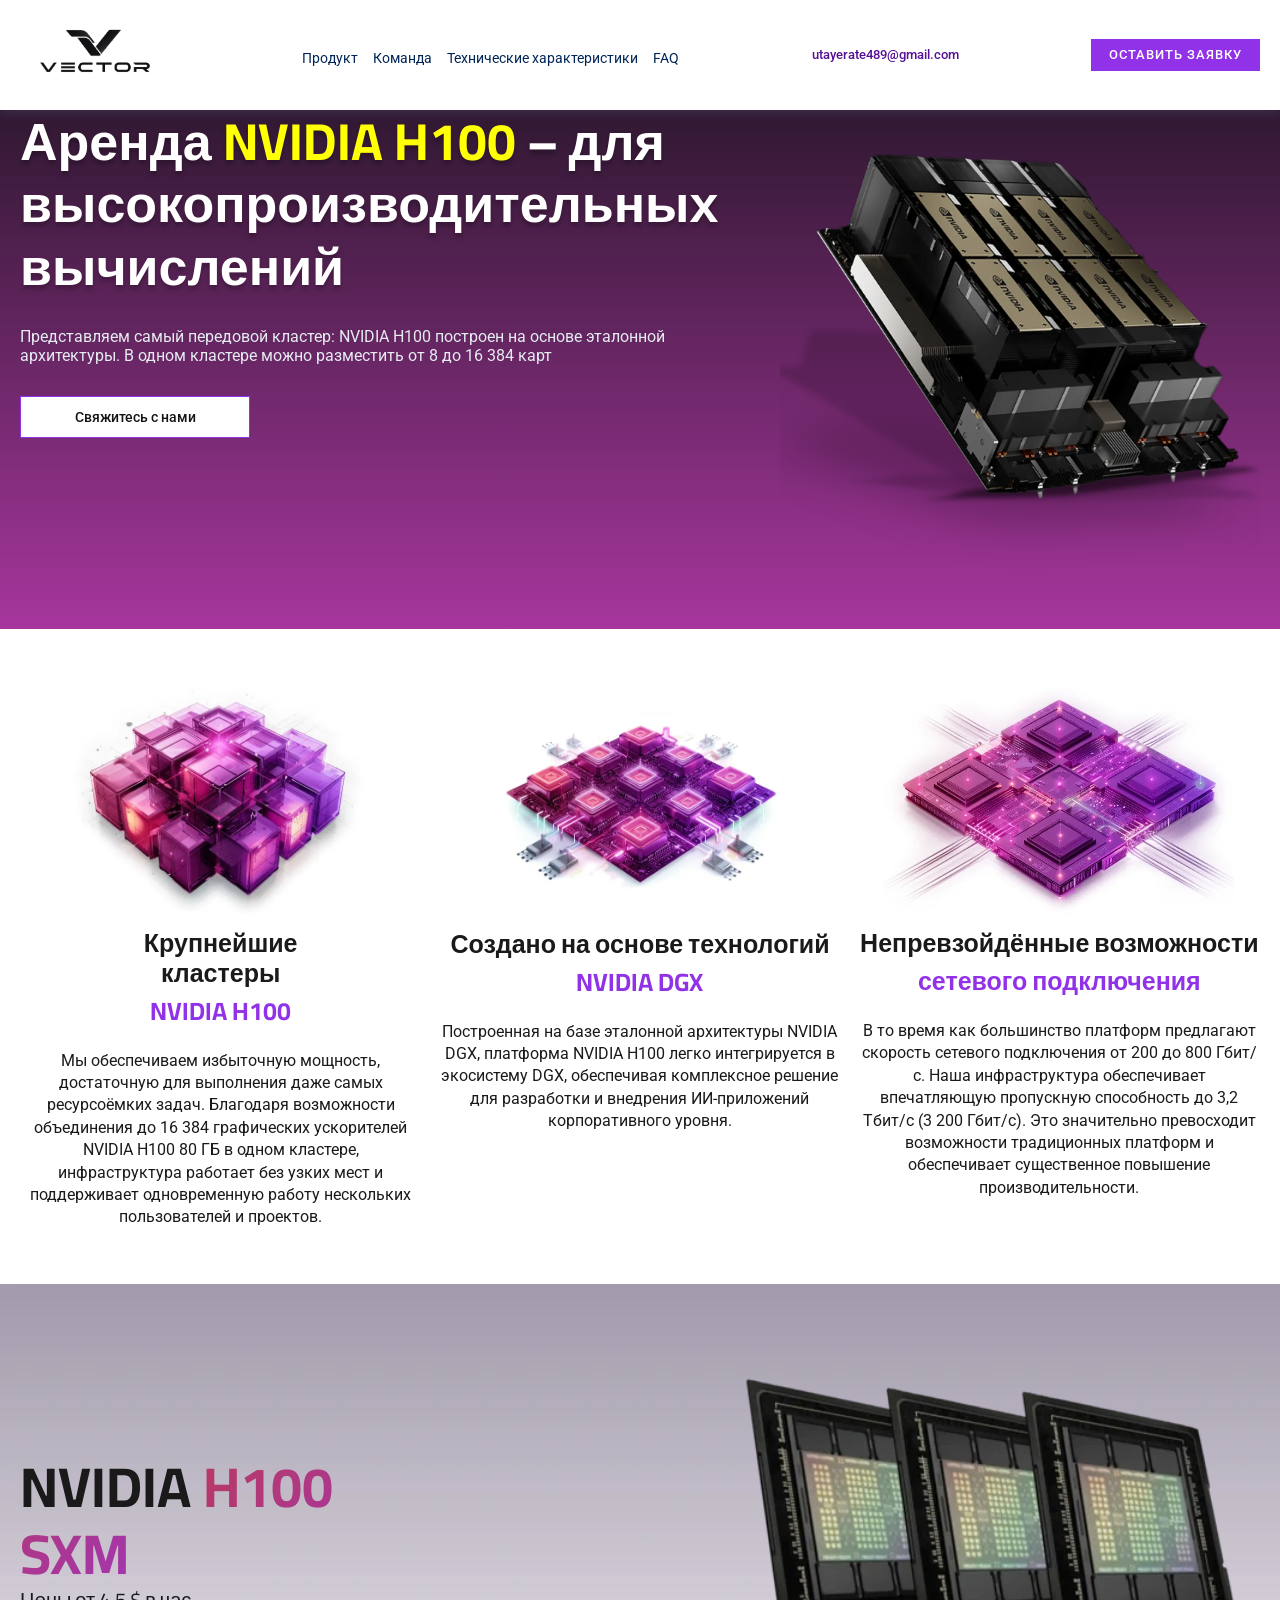
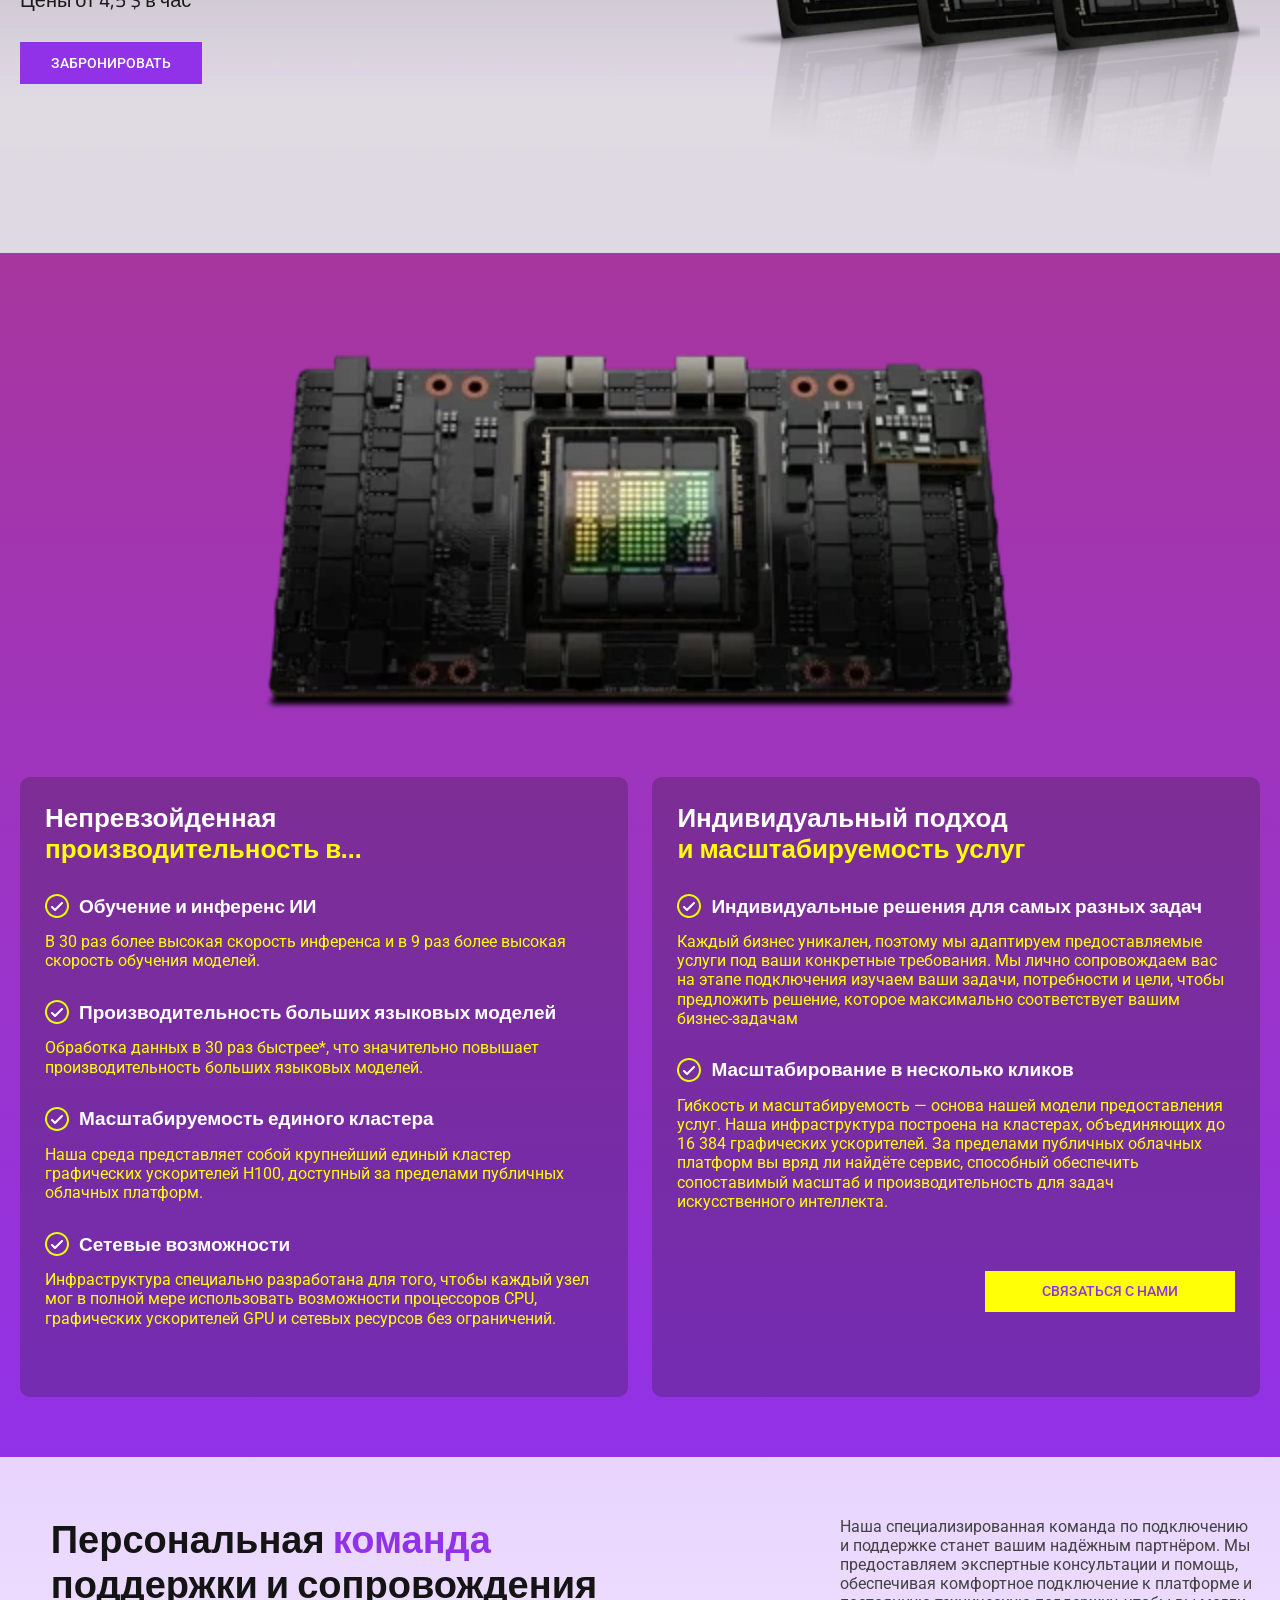
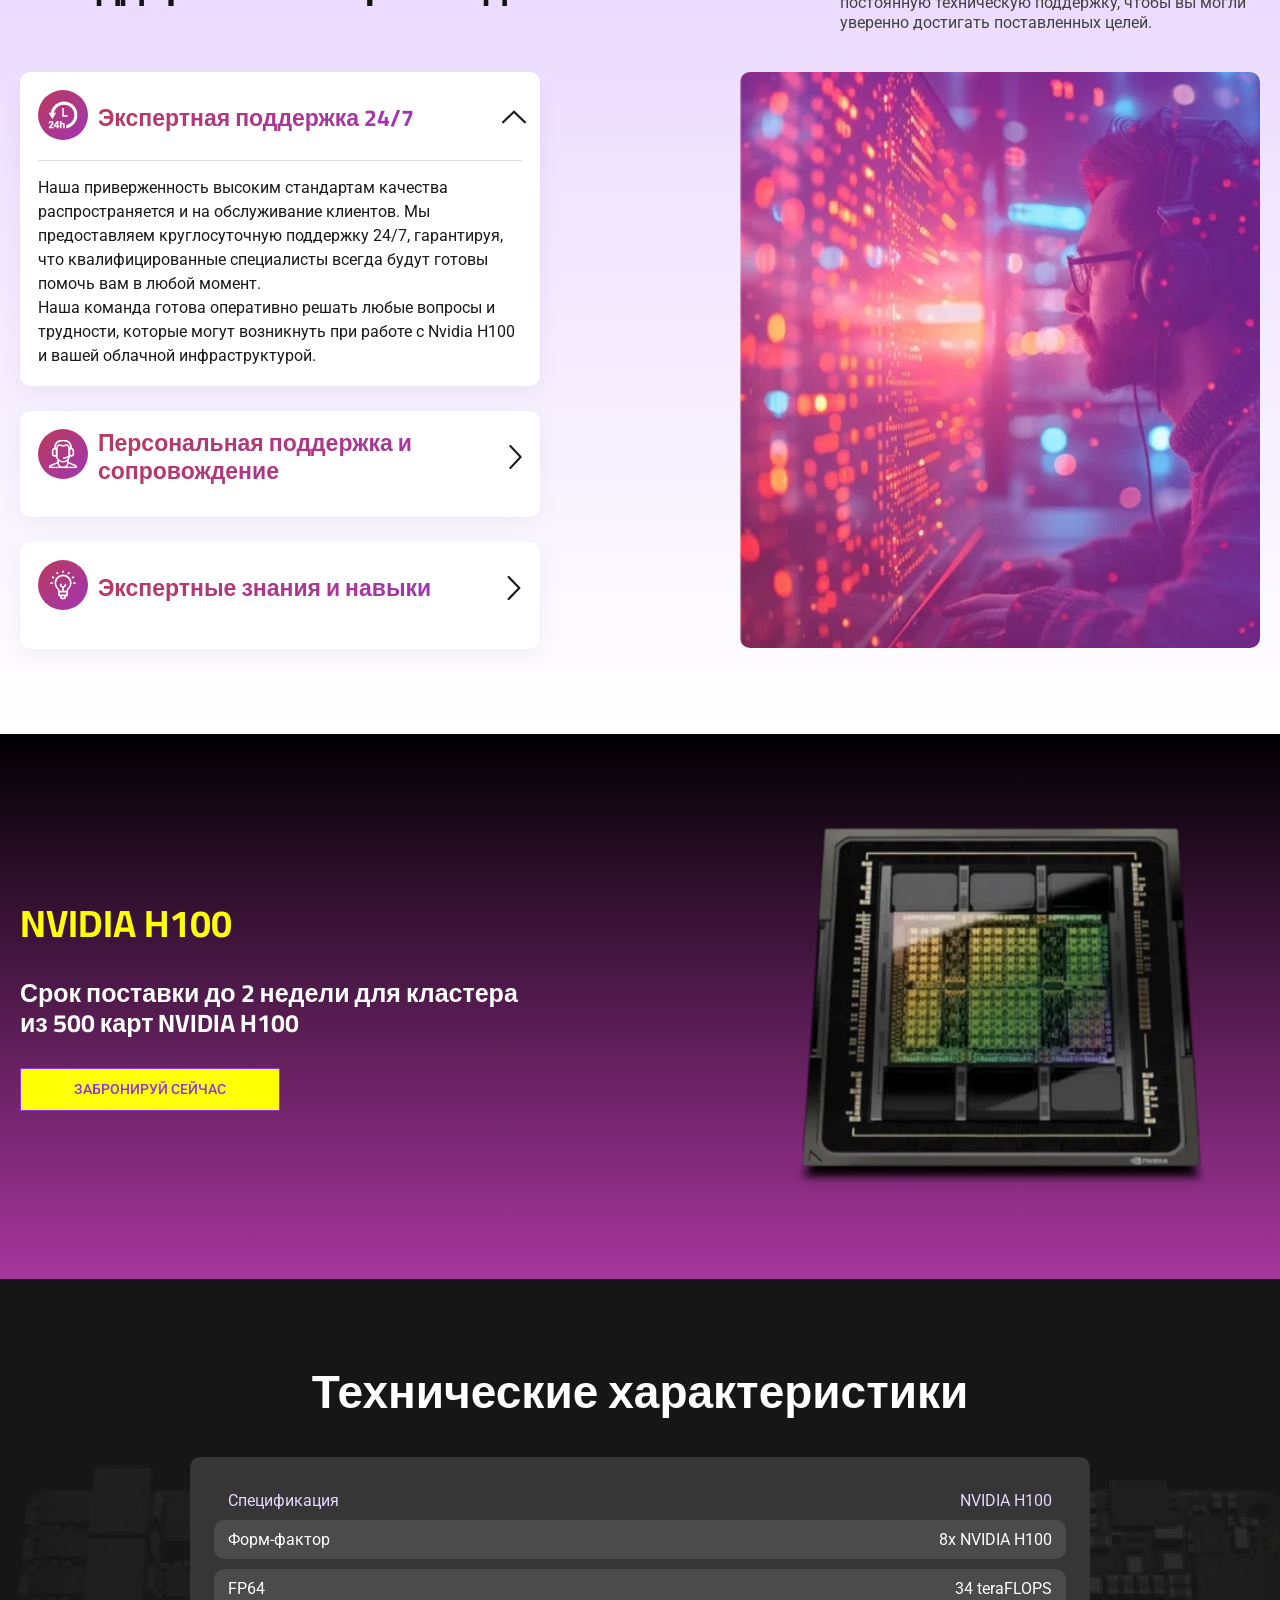
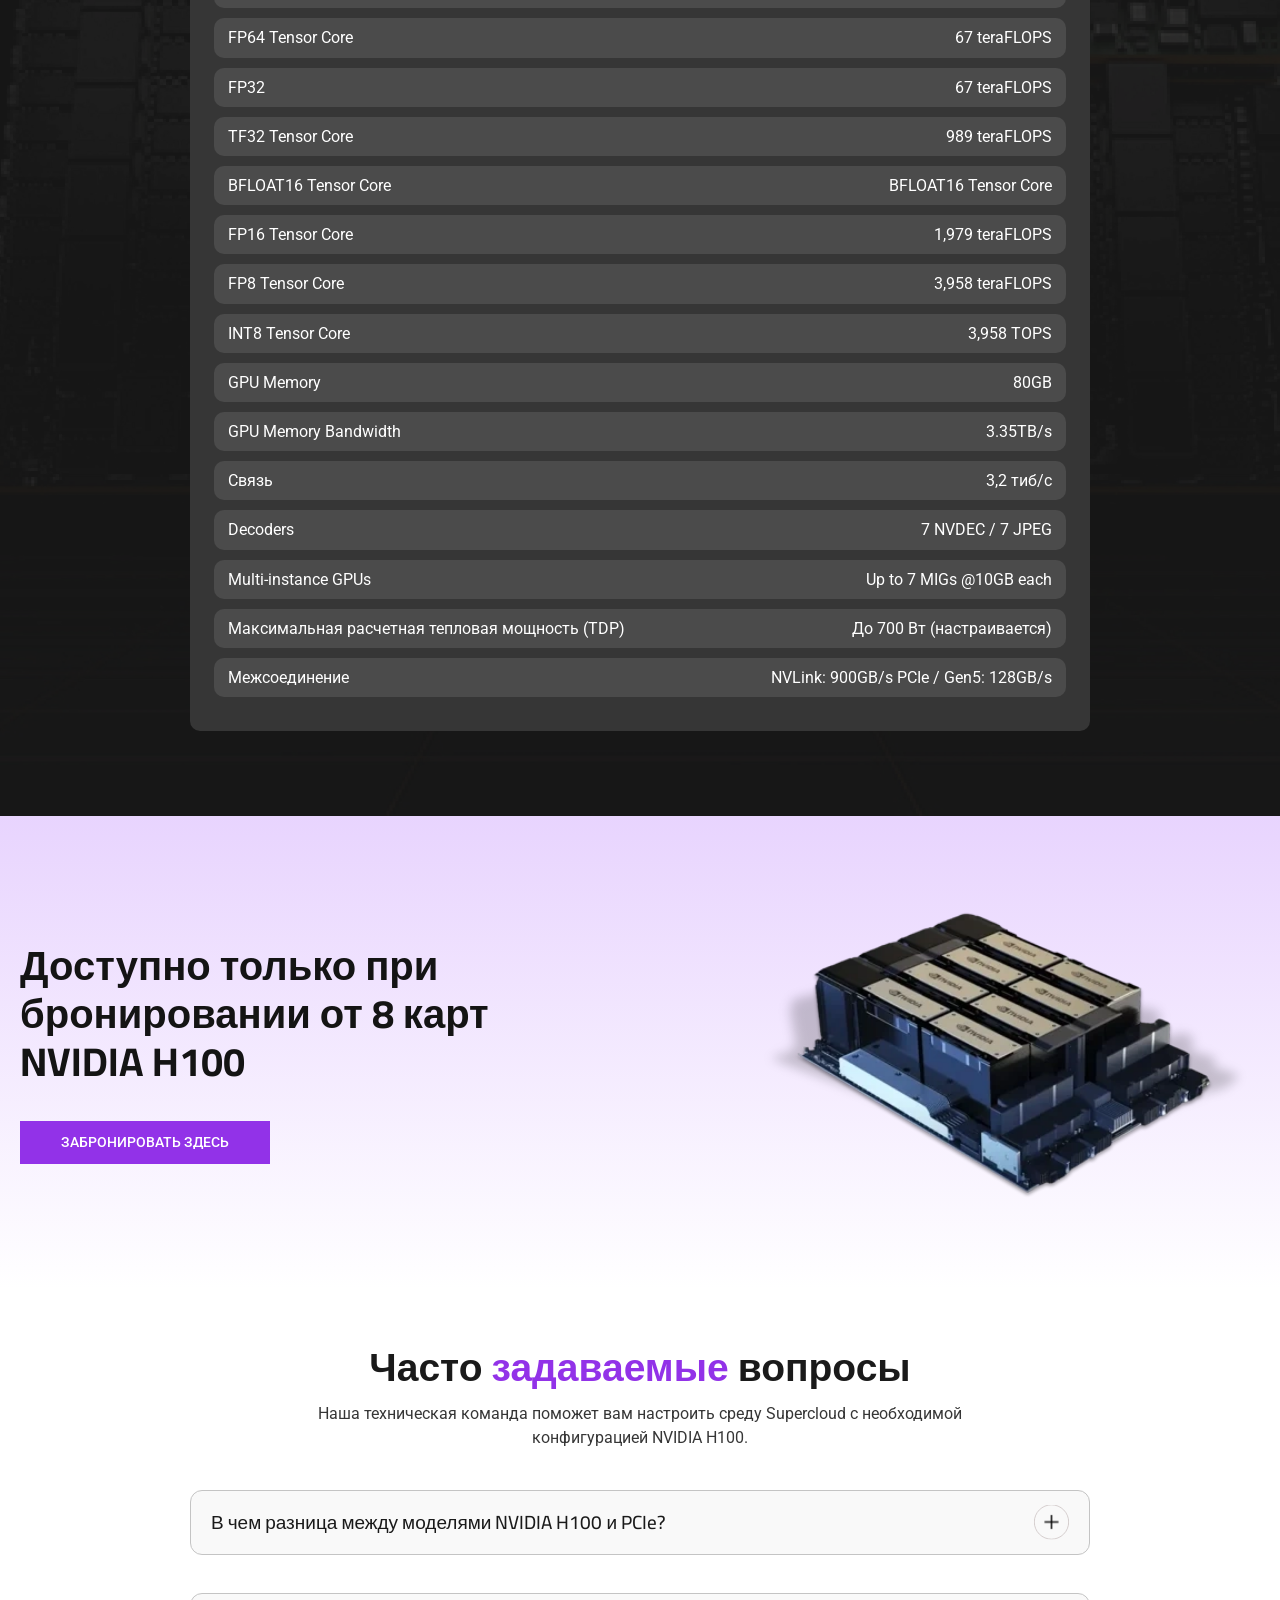
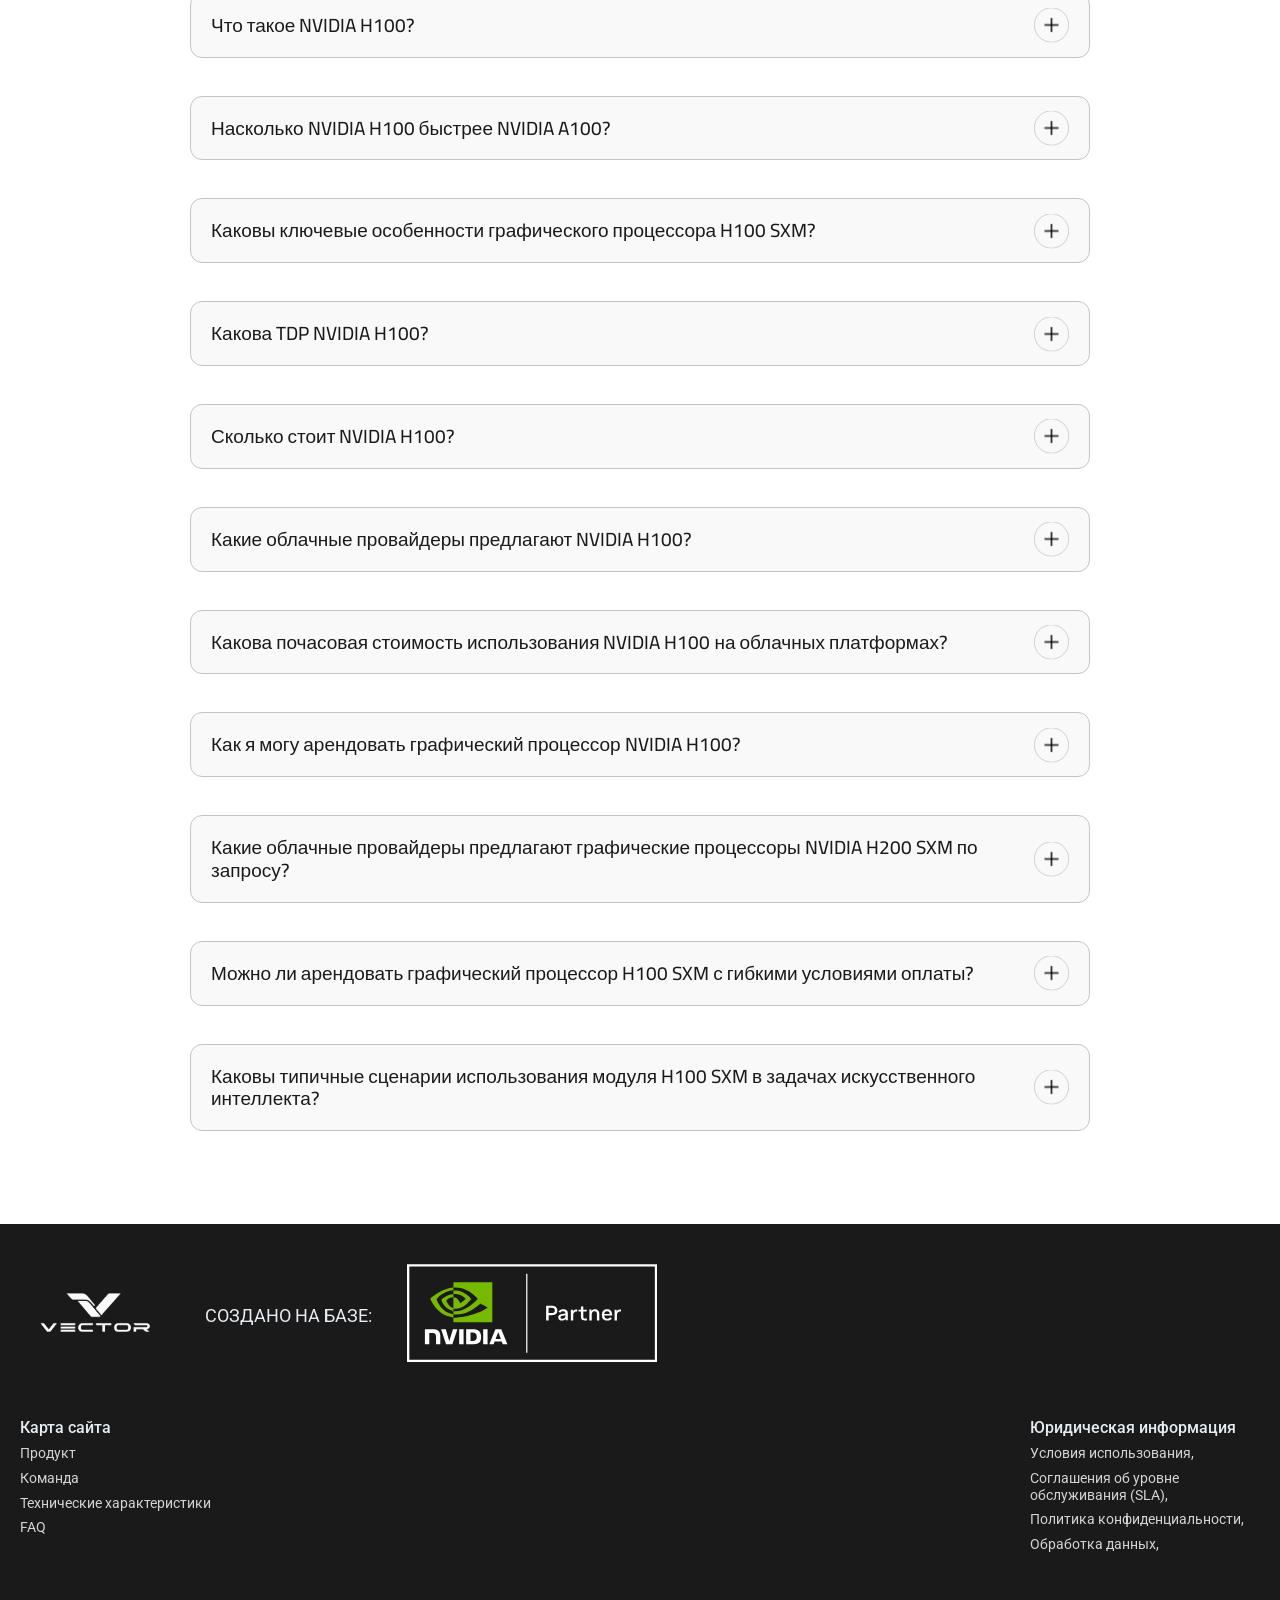
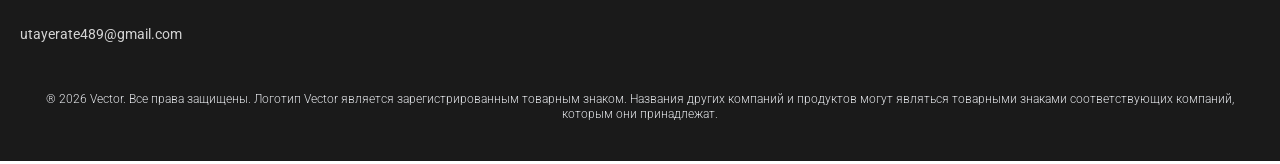
==== commit 23389f5d: "fdsf" ====
--- a/index.html
+++ b/index.html
@@ -128,9 +128,7 @@
                 <nav class="header__nav">
                     <ul>
                         <li><a href="#product">Продукт</a></li>
-                        <li><a href="#storage">Supercloud</a></li>
                         <li><a href="#comands">Команда</a></li>
-                        <li><a href="#benefits">Преимущества</a></li>
                         <li><a href="#specifications">Технические характеристики</a></li>
                         <li><a href="#faq">FAQ</a></li>
                     </ul>
@@ -729,7 +727,7 @@
             <div class="footer__wrapper">
                 <div class="footer__leeft">
                     <div class="footer__logo custom-logo">
-                        <img src="assets/icons/logo.webp" alt="логотип сайта">
+                        <img src="assets/icons/footer/logo-footer.webp" alt="логотип сайта">
                     </div>
                     <div class="footer__logo-powerd">Создано на базе:</div>
                     <a href="https://www.nexgencloud.com/" target="_blank" rel="noopener noreferer" class="footer__logo-image">
@@ -739,20 +737,19 @@
                 <div class="footer__center">
                     <div class="footer__right-list">
                         <h4 class="footer__right-title">Карта сайта</h4>
-                        <a href="#"  class="footer__right-item">Продукт</a>
-                        <a href="#"  class="footer__right-item">Команда</a>
-                        <a href="#"  class="footer__right-item">Преимущества</a>
-                        <a href="#"  class="footer__right-item">Технические характеристики</a>
-                        <a href="#"  class="footer__right-item">FAQ</a>
+                        <a href="#product"  class="footer__right-item">Продукт</a>
+                        <a href="#comands"  class="footer__right-item">Команда</a>
+                        <a href="#specifications"  class="footer__right-item">Технические характеристики</a>
+                        <a href="#faq"  class="footer__right-item">FAQ</a>
                     </div>
                 </div>
                 <div class="footer__right">
                     <div class="footer__right-list">
                         <h4 class="footer__right-title">Юридическая информация</h4>
-                        <a href="#" target="_blank" rel="noopener noreferer" class="footer__right-item">Условия использования,</a>
-                        <a href="#" target="_blank" rel="noopener noreferer" class="footer__right-item">Соглашения об уровне обслуживания (SLA),</a>
-                        <a href="#" target="_blank" rel="noopener noreferer" class="footer__right-item">Политика конфиденциальности,</a>
-                        <a href="#" target="_blank" rel="noopener noreferer" class="footer__right-item">Обработка данных,</a>
+                        <a href="privacy-two.html" target="_blank" class="footer__right-item">Условия использования,</a>
+                        <a href="privacy-tree.html" target="_blank" class="footer__right-item">Соглашения об уровне обслуживания (SLA),</a>
+                        <a href="policy.html" target="_blank" class="footer__right-item">Политика конфиденциальности,</a>
+                        <a href="privacy.html" target="_blank" rel="noopener noreferer" class="footer__right-item">Обработка данных,</a>
                     </div>
                 </div>
             </div>
--- a/assets/css/basic/style.css
+++ b/assets/css/basic/style.css
@@ -16,4 +16,6 @@
 @import '../block/reservation.css';
 @import '../block/faq.css';
 @import '../block/footer.css';
-@import '../block/modal.css';+@import '../block/modal.css';
+@import '../block/policy.css';
+@import '../block/privacy.css';
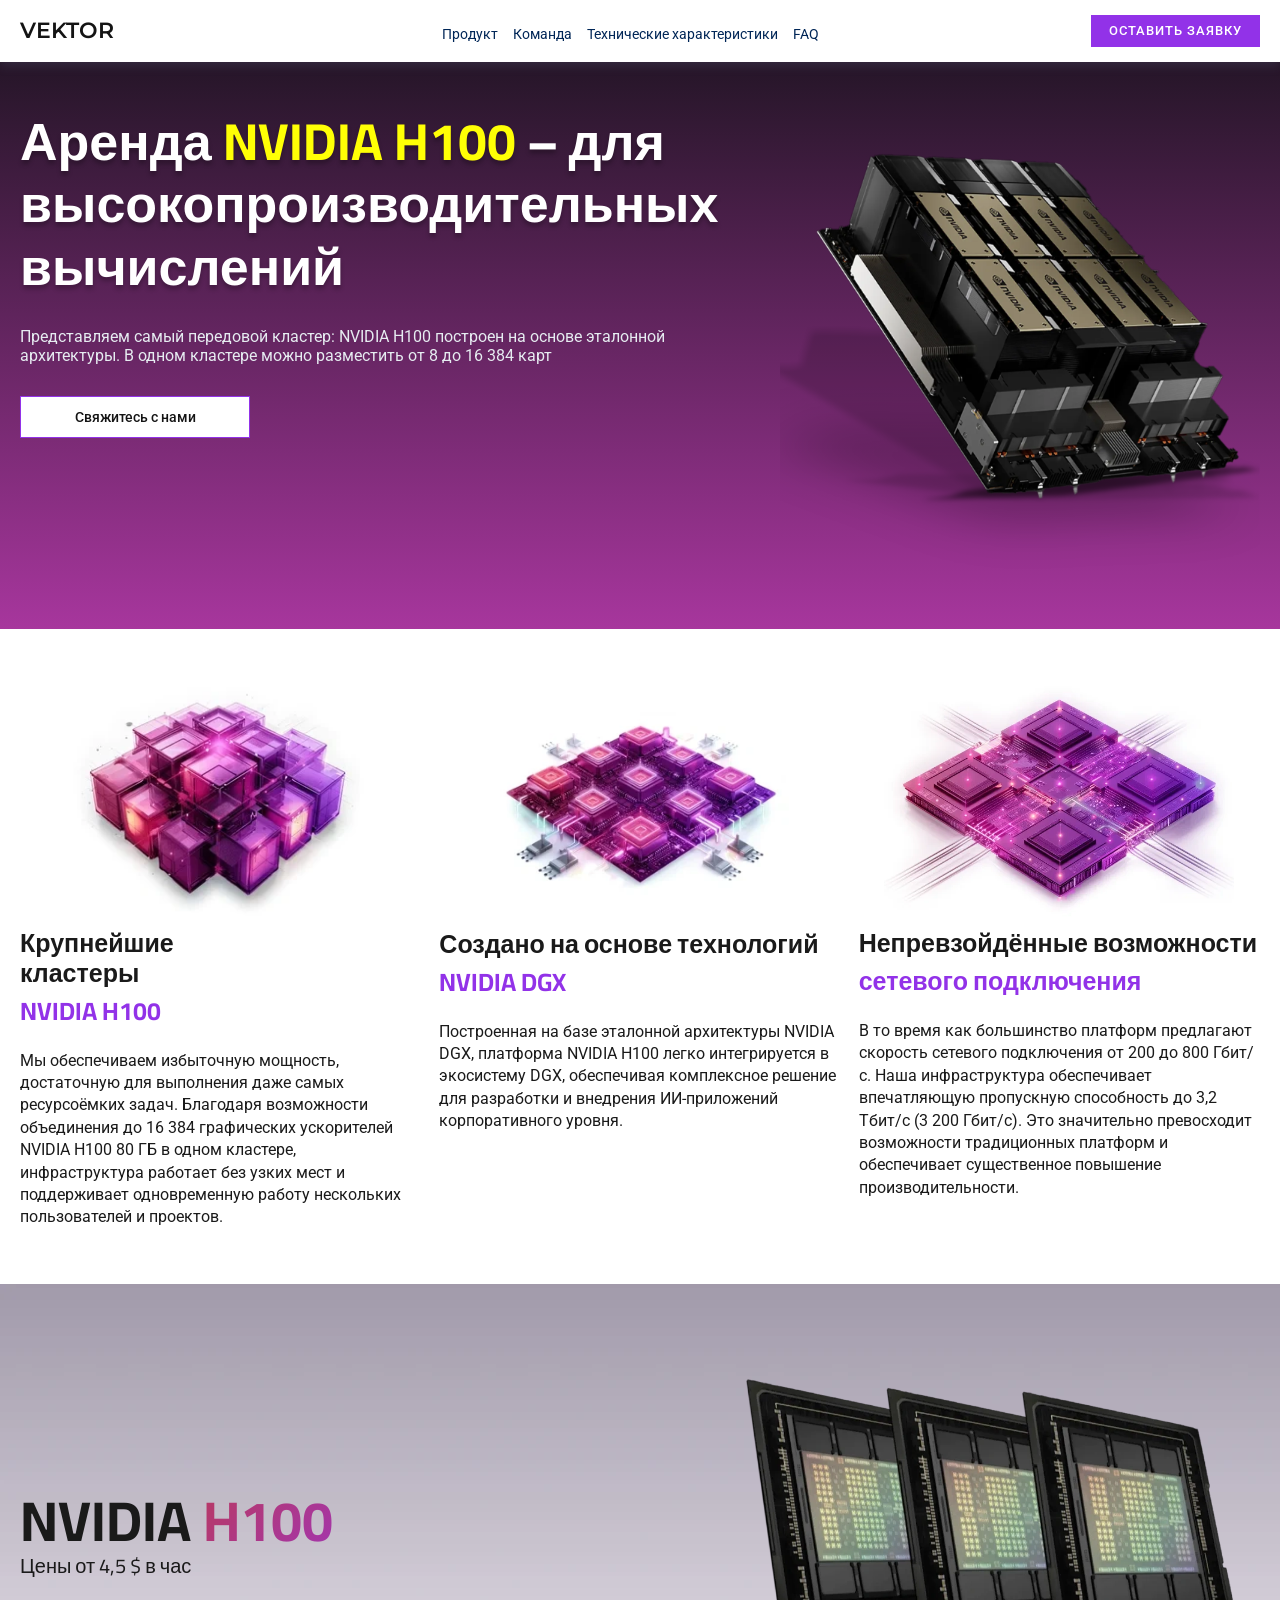
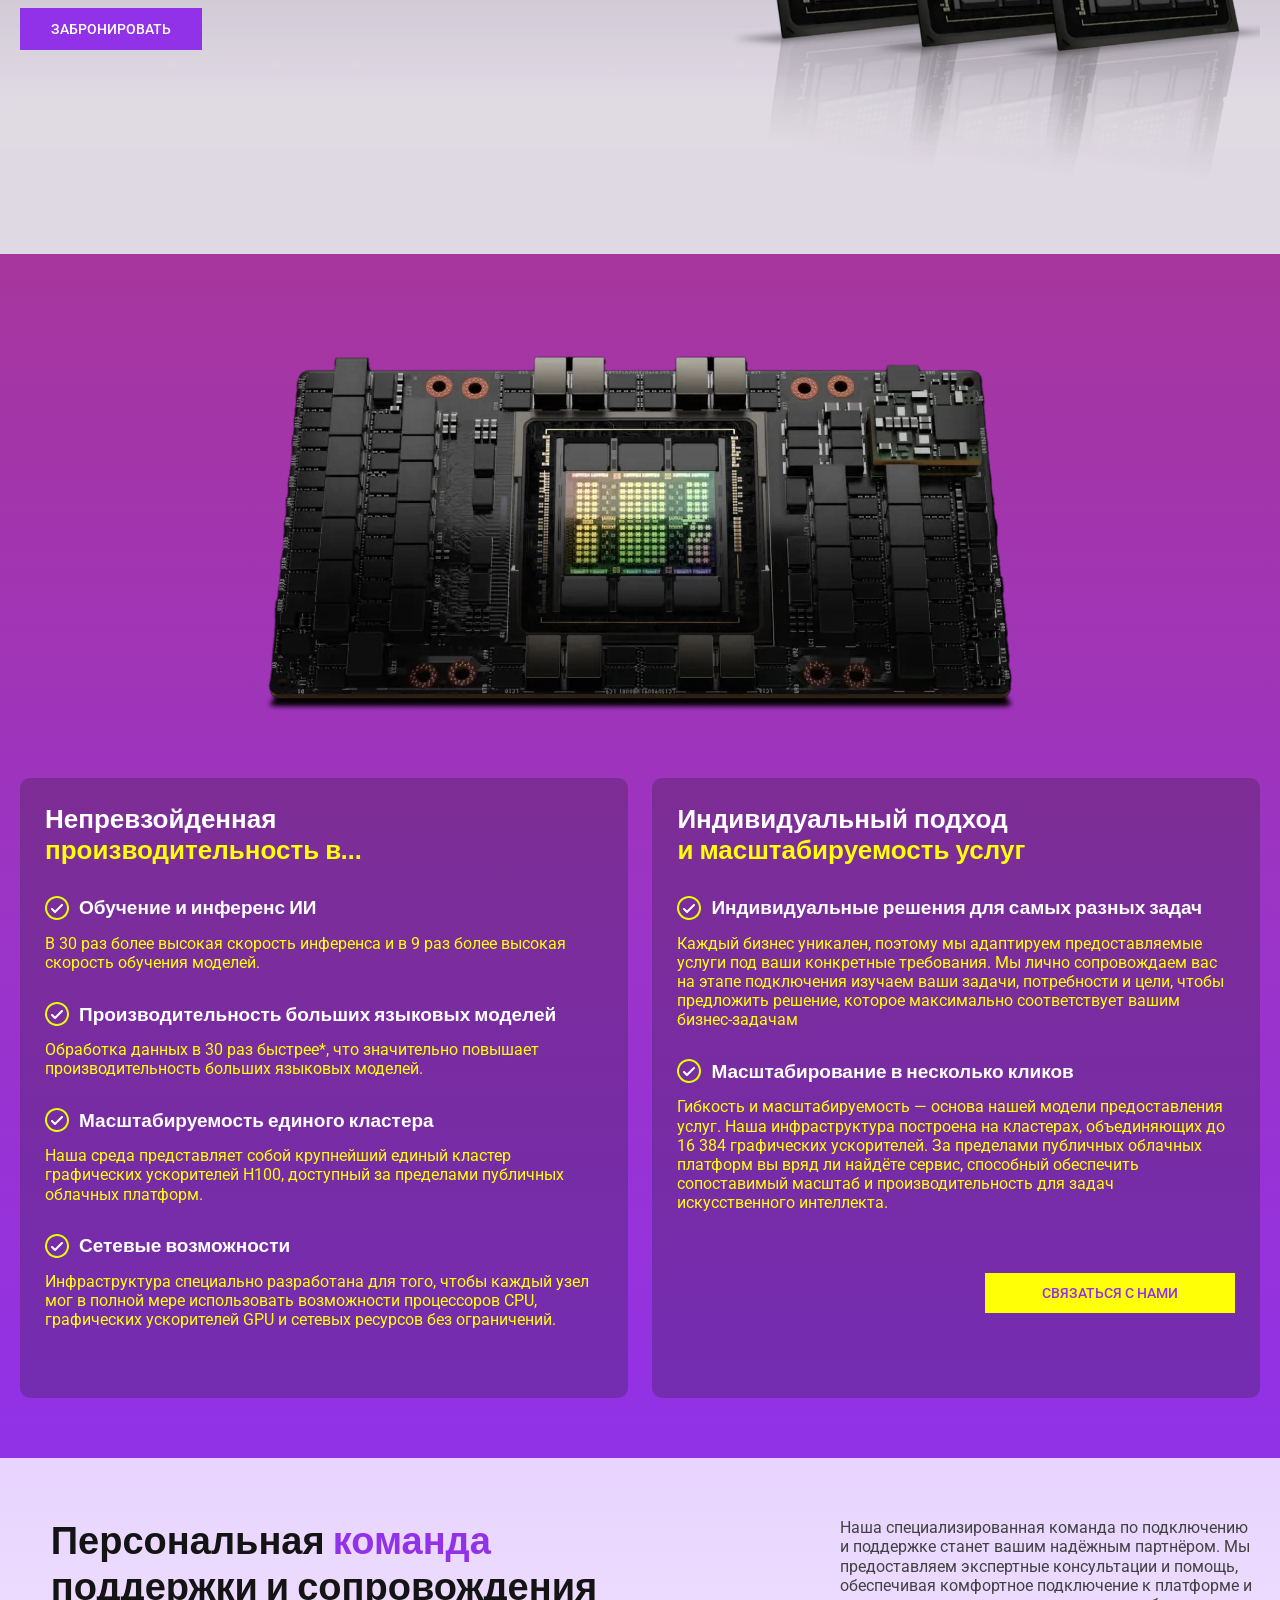
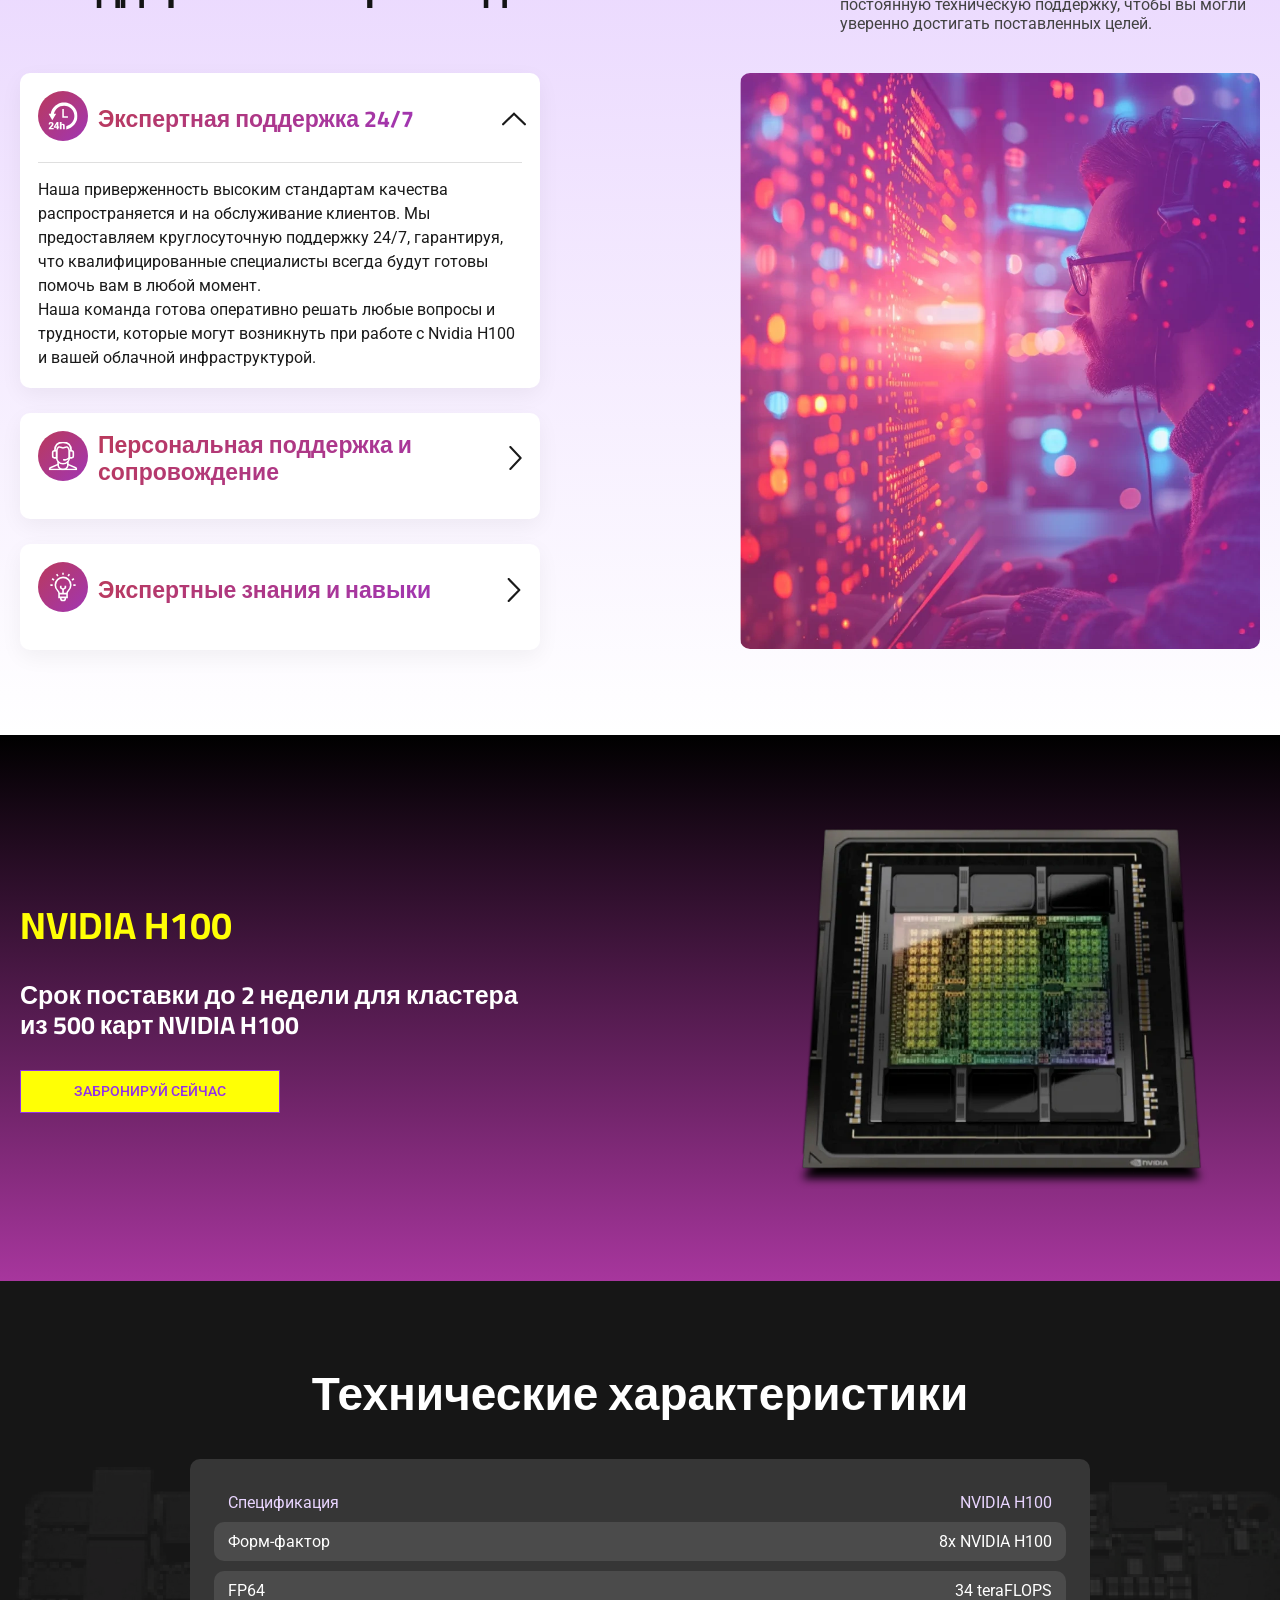
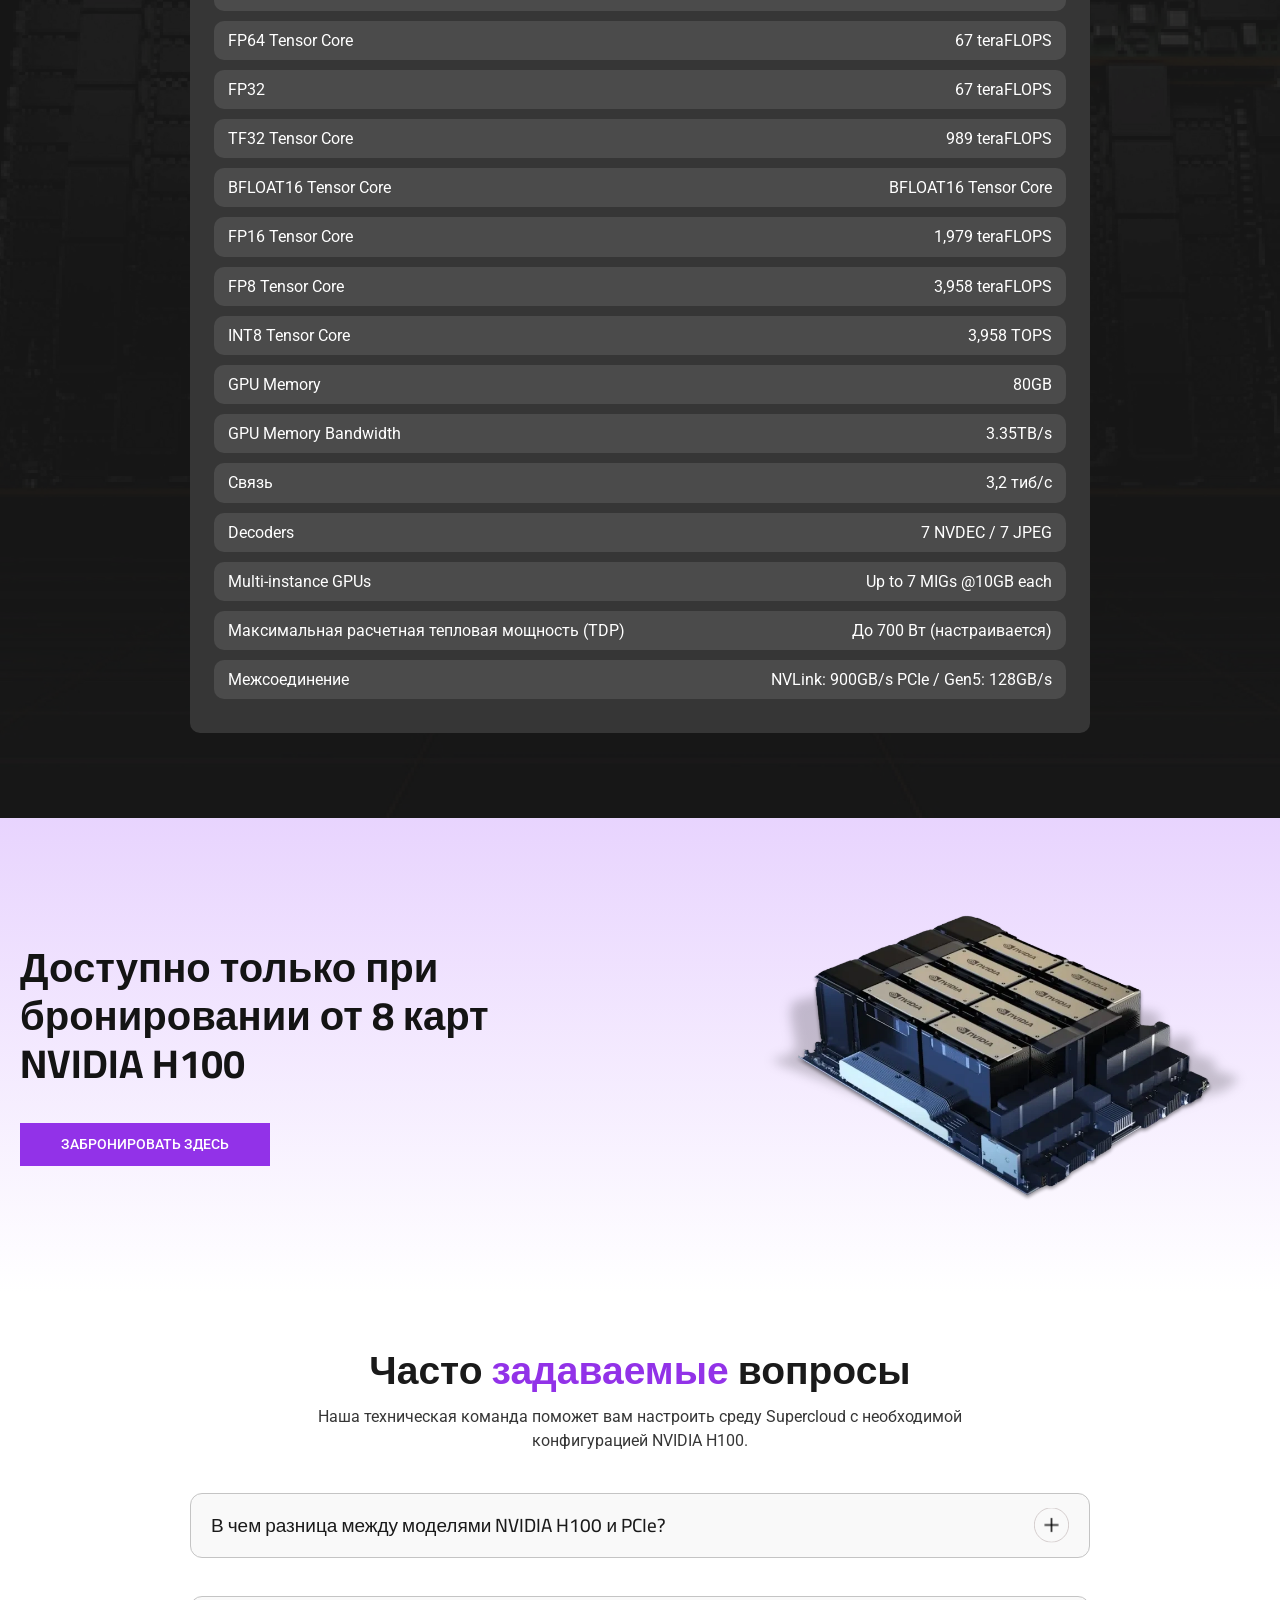
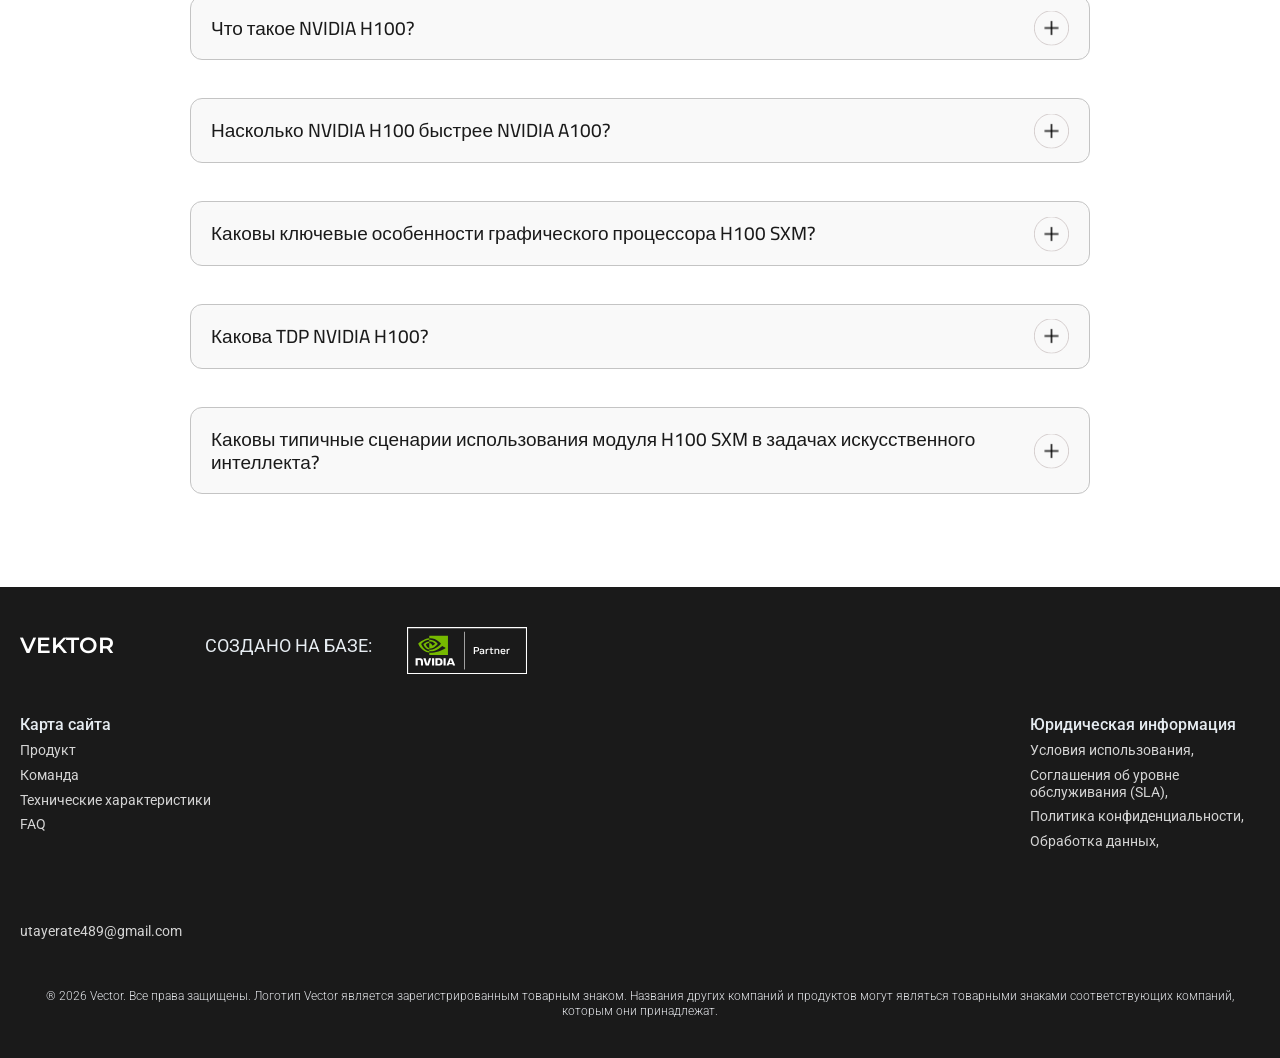
==== commit 728ccedb: "fdsf" ====
--- a/index.html
+++ b/index.html
@@ -122,9 +122,7 @@
     <header class="header">
         <div class="container">
             <div class="header__wrapper">
-                <a href="index.html" class="header__logo custom-logo">
-                    <img src="assets/icons/logo.webp" alt="логотип сайта" class="custom-logo">
-                </a>
+                <a href="index.html" class="header__logo custom-logo">VEKTOR</a>
                 <nav class="header__nav">
                     <ul>
                         <li><a href="#product">Продукт</a></li>
@@ -133,7 +131,6 @@
                         <li><a href="#faq">FAQ</a></li>
                     </ul>
                 </nav>
-                <a href="mail-to:utayerate489@gmail.com" class="header__phone">utayerate489@gmail.com</a>
                 <a href="#" class="header__btn btn">Оставить заявку</a>
                 <div class="hamburger">
                     <span></span>
@@ -236,7 +233,7 @@
             <div class="container">
                 <div class="product__wrapper">
                     <div class="product__info">
-                        <h2 class="product__title">NVIDIA <span>H100 SXM</span></h2>
+                        <h2 class="product__title">NVIDIA <span>H100</span></h2>
                         <p class="product__descr">Цены от 4,5 $ в час</p>
                         <button class="product__btn btn" type="button">Забронировать</button>
                     </div>
@@ -653,60 +650,6 @@
                                 <p class="faq__list-item--content">Мощность NVIDIA H100 составляет до 700 Вт.</p>
                             </div>
                         </div>
-                        <!-- 6 -->
-                        <div class="faq__list-item">
-                            <div class="faq__list-item--top">
-                                <div class="faq__list-item--name">Сколько стоит NVIDIA H100?</div>
-                            </div>
-                            <div class="faq__list-item--bottom">
-                                <p class="faq__list-item--content">Стоимость аренды NVIDIA H100 h100 на Hyperstack начинается от 3,20 долларов в час. Для долгосрочного использования вы можете арендовать NVIDIA H100 по цене от 2,72 долларов в час.</p>
-                            </div>
-                        </div>
-                        <!-- 7 -->
-                        <div class="faq__list-item">
-                            <div class="faq__list-item--top">
-                                <div class="faq__list-item--name">Какие облачные провайдеры предлагают NVIDIA H100?</div>
-                            </div>
-                            <div class="faq__list-item--bottom">
-                                <p class="faq__list-item--content">Вы можете получить доступ к NVIDIA H100 по запросу через Hyperstack</p>
-                            </div>
-                        </div>
-                        <!-- 8 -->
-                        <div class="faq__list-item">
-                            <div class="faq__list-item--top">
-                                <div class="faq__list-item--name">Какова почасовая стоимость использования NVIDIA H100 на облачных платформах?</div>
-                            </div>
-                            <div class="faq__list-item--bottom">
-                                <p class="faq__list-item--content">Почасовая стоимость использования NVIDIA H100 зависит от провайдера.  Однако на нашей облачной платформе вы можете получить доступ к NVIDIA H100 по запросу за 3,20 доллара в час.</p>
-                            </div>
-                        </div>
-                        <!-- 9 -->
-                        <div class="faq__list-item">
-                            <div class="faq__list-item--top">
-                                <div class="faq__list-item--name">Как я могу арендовать графический процессор NVIDIA H100?</div>
-                            </div>
-                            <div class="faq__list-item--bottom">
-                                <p class="faq__list-item--content">Вы можете арендовать графический процессор NVIDIA H100 на нашей консоли</p>
-                            </div>
-                        </div>
-                        <!-- 10 -->
-                        <div class="faq__list-item">
-                            <div class="faq__list-item--top">
-                                <div class="faq__list-item--name">Какие облачные провайдеры предлагают графические процессоры NVIDIA H200 SXM по запросу?</div>
-                            </div>
-                            <div class="faq__list-item--bottom">
-                                <p class="faq__list-item--content">Наше стремление к совершенству распространяется и на поддержку клиентов. Мы предлагаем помощь в режиме 24/7, чтобы вы всегда могли обратиться к нашим специалистам. Наша команда готова ответить на любой вопрос и помочь решить любую проблему, связанную с HGX SXM H100.</p>
-                            </div>
-                        </div>
-                        <!-- 11 -->
-                        <div class="faq__list-item">
-                            <div class="faq__list-item--top">
-                                <div class="faq__list-item--name">Можно ли арендовать графический процессор H100 SXM с гибкими условиями оплаты?</div>
-                            </div>
-                            <div class="faq__list-item--bottom">
-                                <p class="faq__list-item--content">Вы можете арендовать графический процессор NVIDIA H100 на платформе Hyperstack, зайдя в консоль</p>
-                            </div>
-                        </div>
                         <!-- 12 -->
                         <div class="faq__list-item">
                             <div class="faq__list-item--top">
@@ -726,13 +669,11 @@
         <div class="container">
             <div class="footer__wrapper">
                 <div class="footer__leeft">
-                    <div class="footer__logo custom-logo">
-                        <img src="assets/icons/footer/logo-footer.webp" alt="логотип сайта">
-                    </div>
+                    <div class="footer__logo custom-logo">VEKTOR</div>
                     <div class="footer__logo-powerd">Создано на базе:</div>
-                    <a href="https://www.nexgencloud.com/" target="_blank" rel="noopener noreferer" class="footer__logo-image">
+                    <div href="#" target="_blank" rel="noopener noreferer" class="footer__logo-image">
                         <img src="assets/icons/footer/NVIDEA.svg" alt="логотип nvidea" width="312" height="58" loading="lazy">
-                    </a>
+                    </div>
                 </div>
                 <div class="footer__center">
                     <div class="footer__right-list">
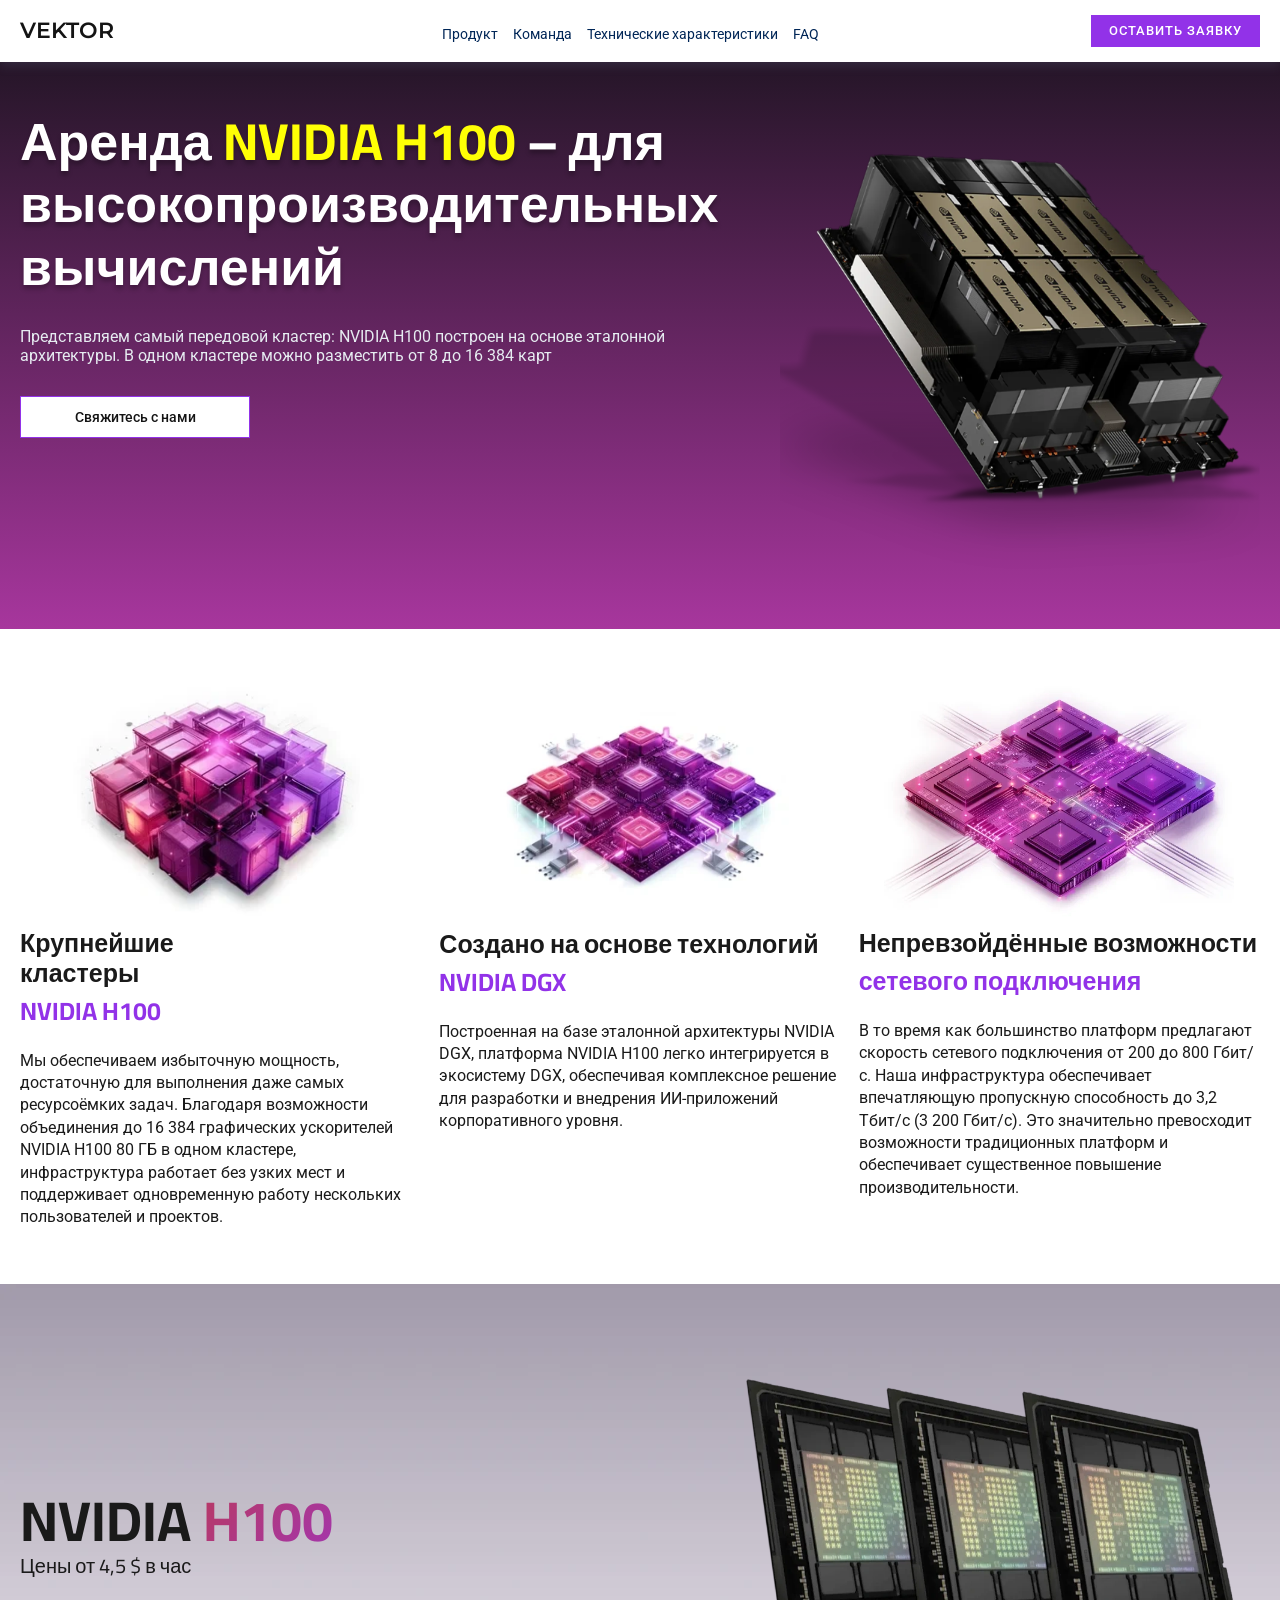
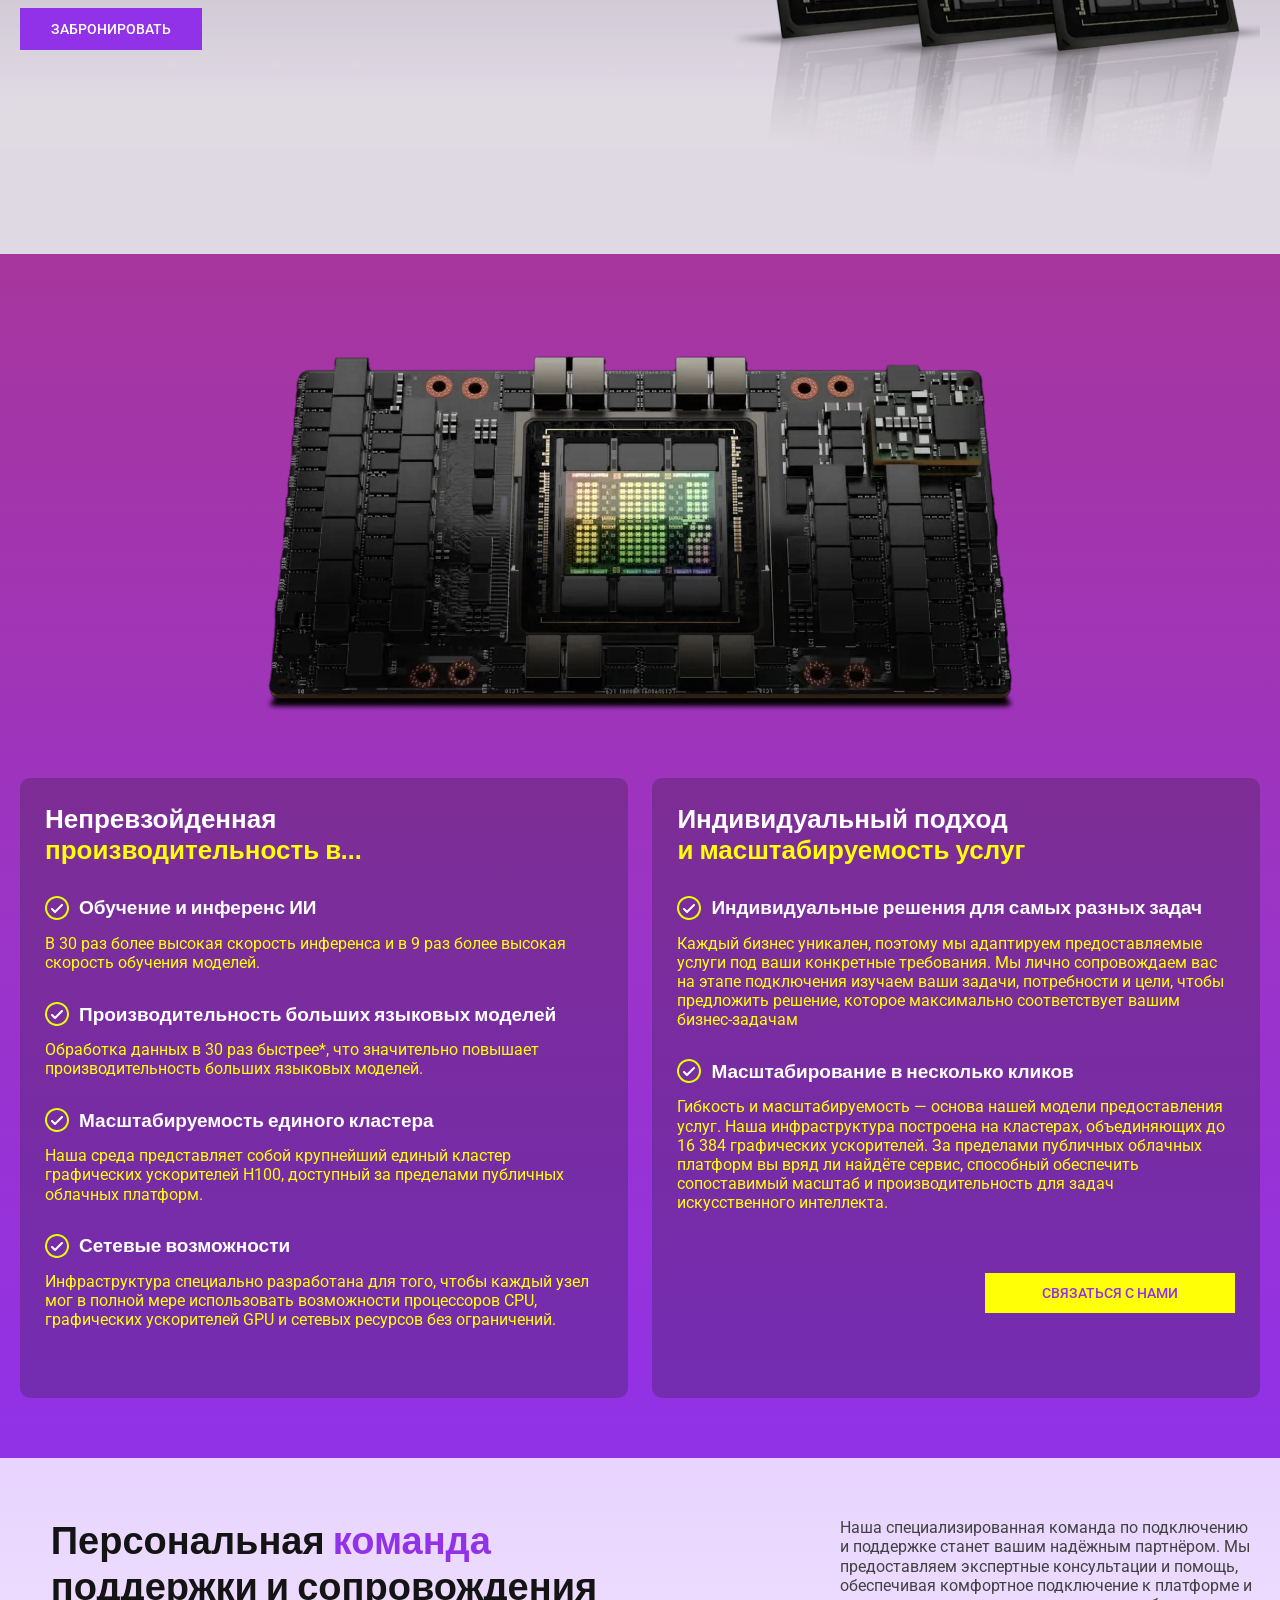
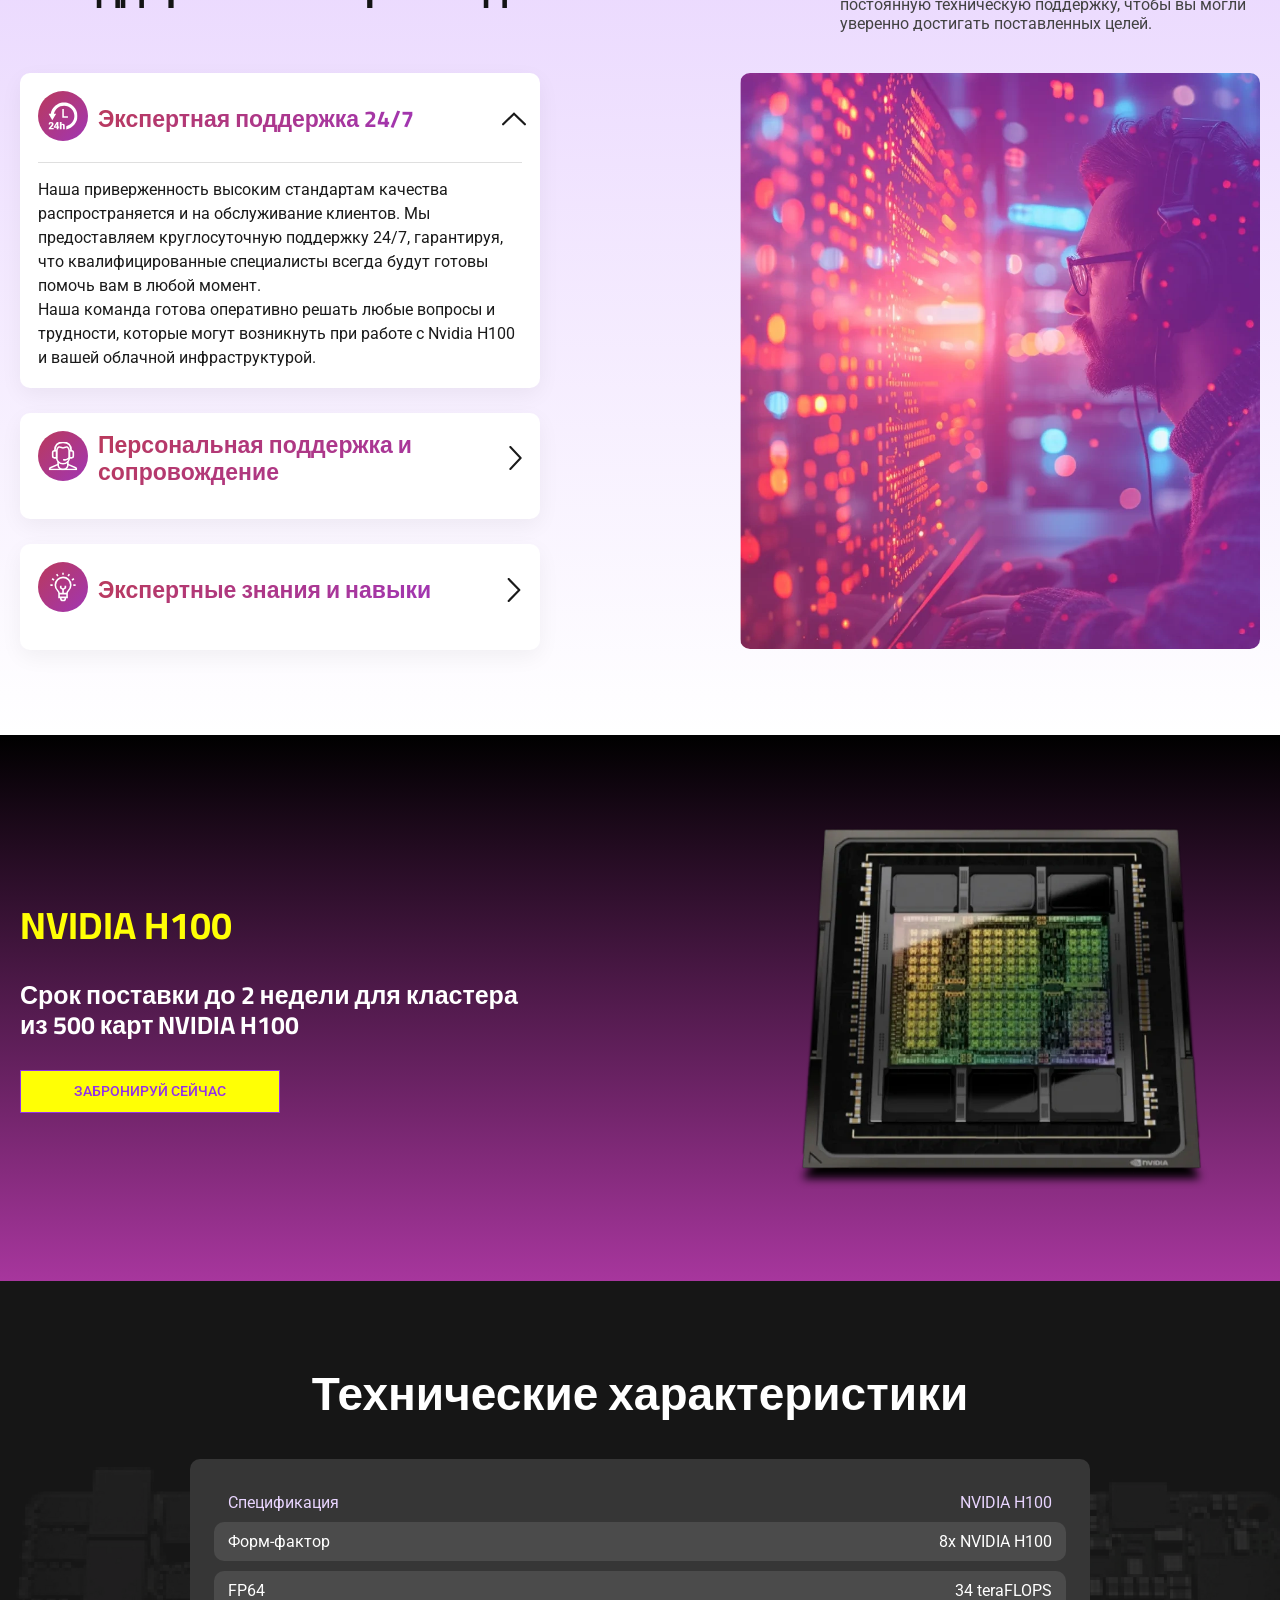
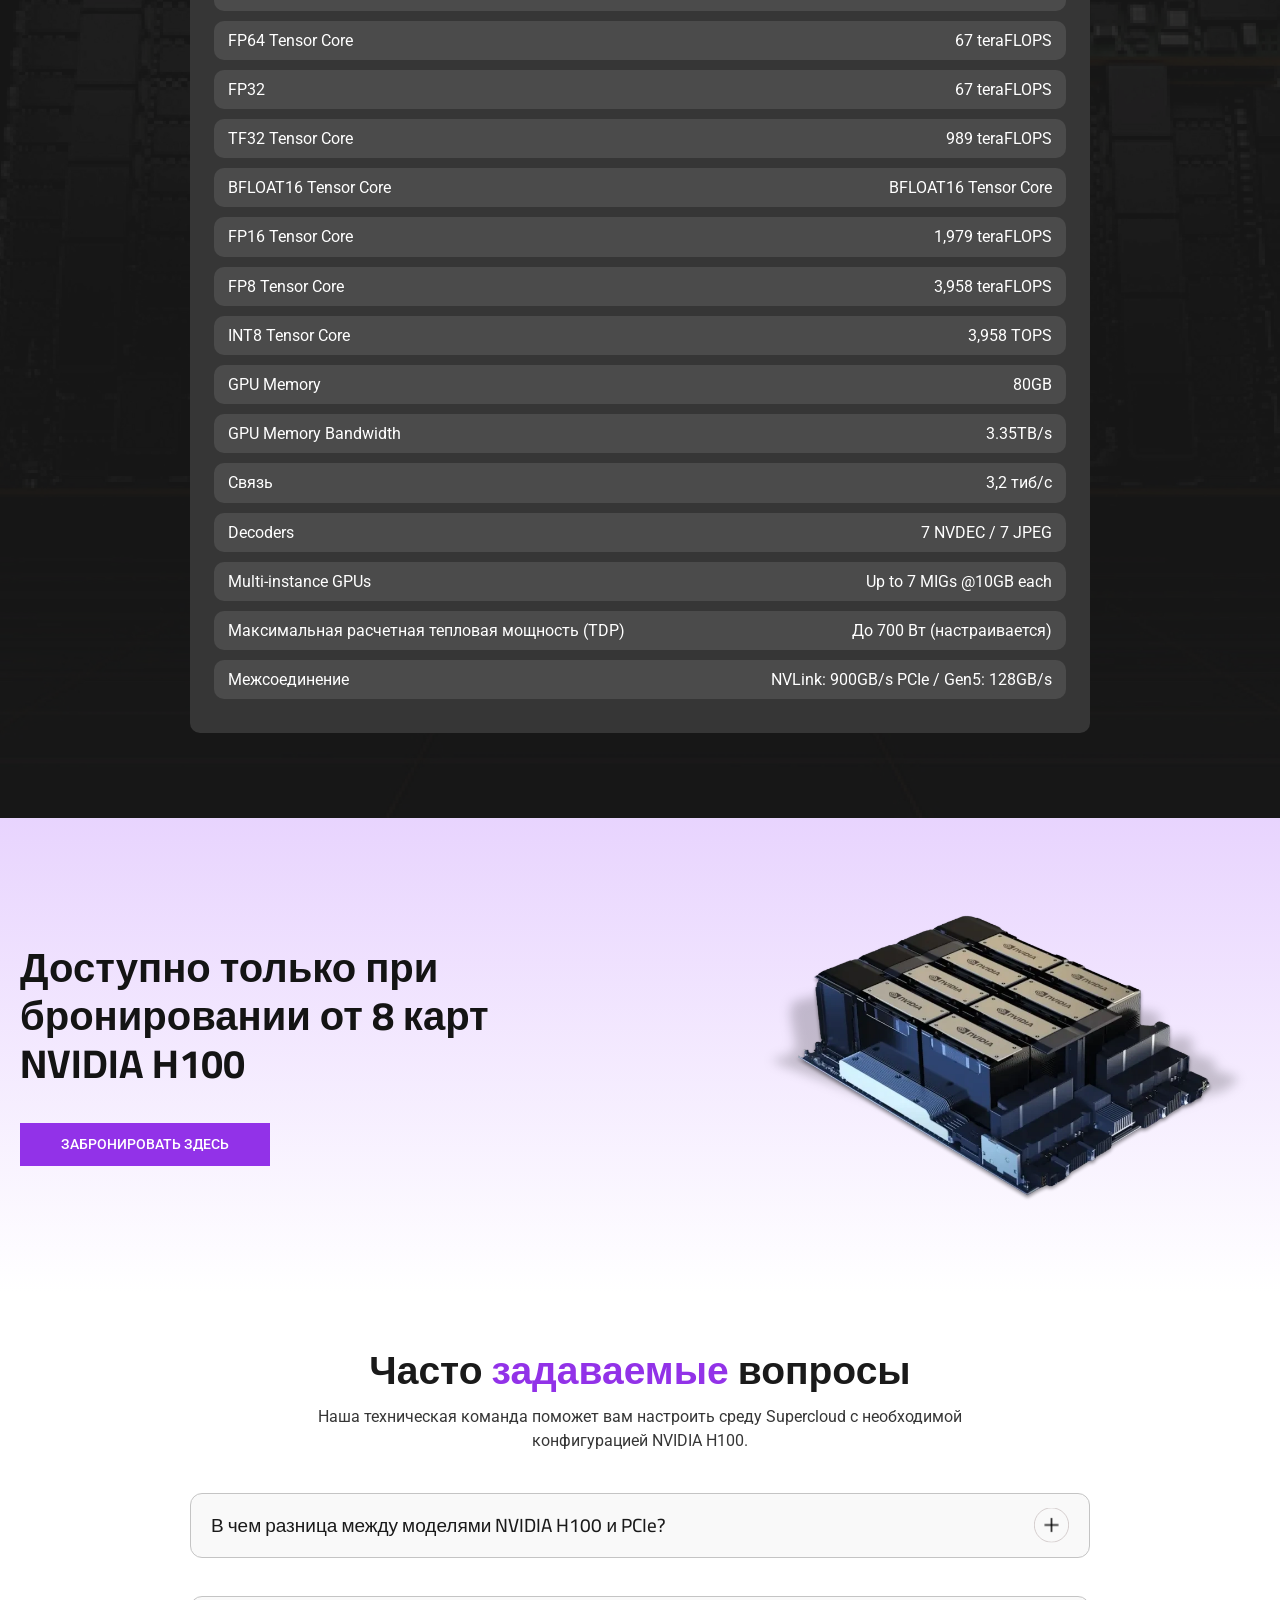
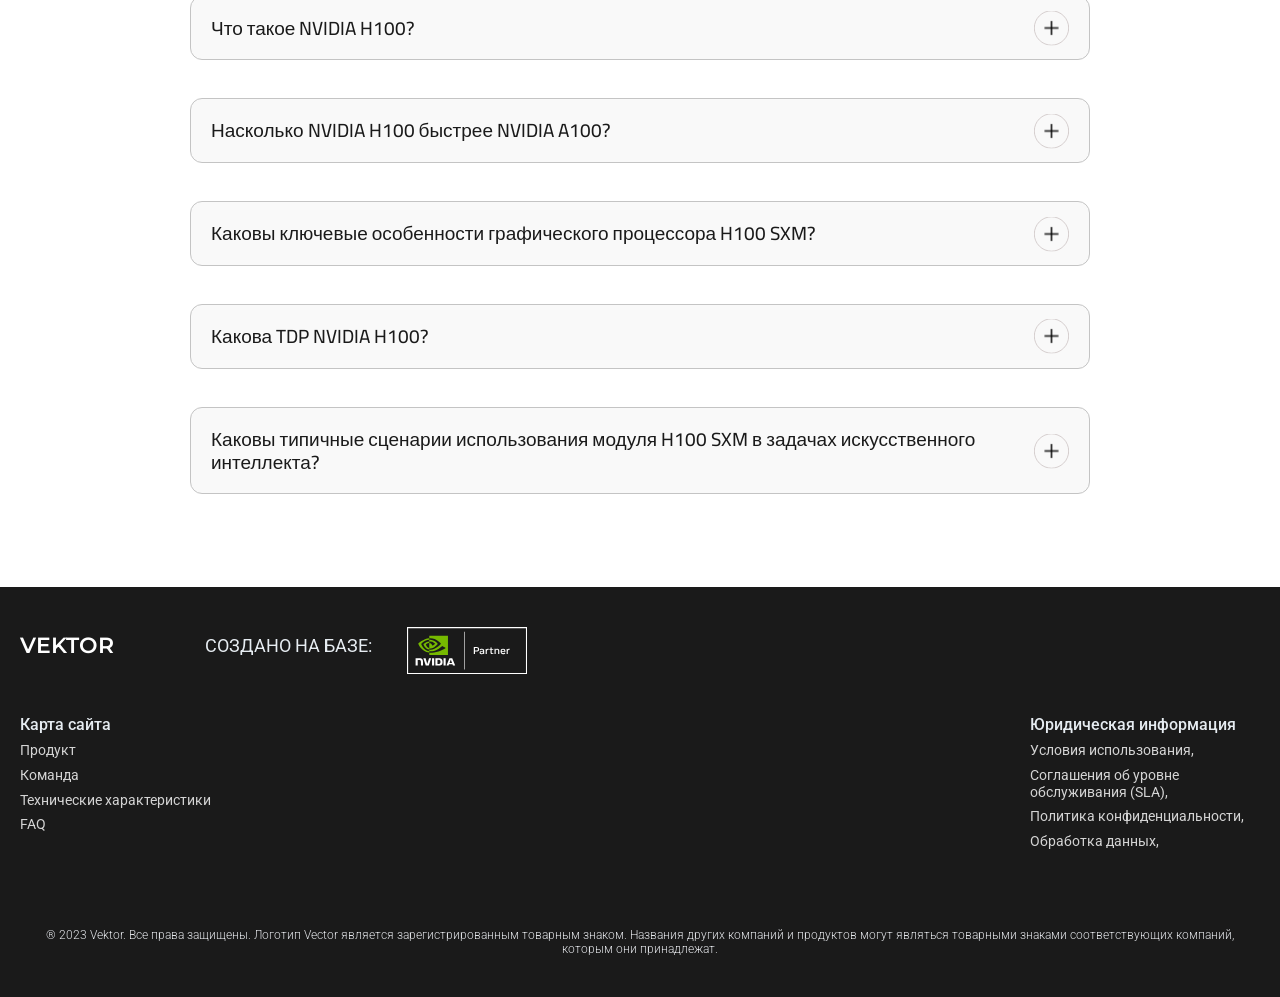
==== commit 80eb980b: "fdsfd" ====
--- a/index.html
+++ b/index.html
@@ -694,10 +694,10 @@
                     </div>
                 </div>
             </div>
-            <div class="footer__social">
+            <!-- <div class="footer__social">
                 <a href="mail-to:utayerate489@gmail.com" target="_blank" rel="noopener noreferer" class="footer__social-item">utayerate489@gmail.com</a>
-            </div>
-            <p class="footer__copy">® 2026 Vector. Все права защищены. Логотип Vector является зарегистрированным товарным знаком. Названия других компаний и продуктов могут являться товарными знаками соответствующих компаний, которым они принадлежат.</p>
+            </div> -->
+            <p class="footer__copy">® 2023 Vektor. Все права защищены. Логотип Vector является зарегистрированным товарным знаком. Названия других компаний и продуктов могут являться товарными знаками соответствующих компаний, которым они принадлежат.</p>
         </div>
     </footer>
 </body>
